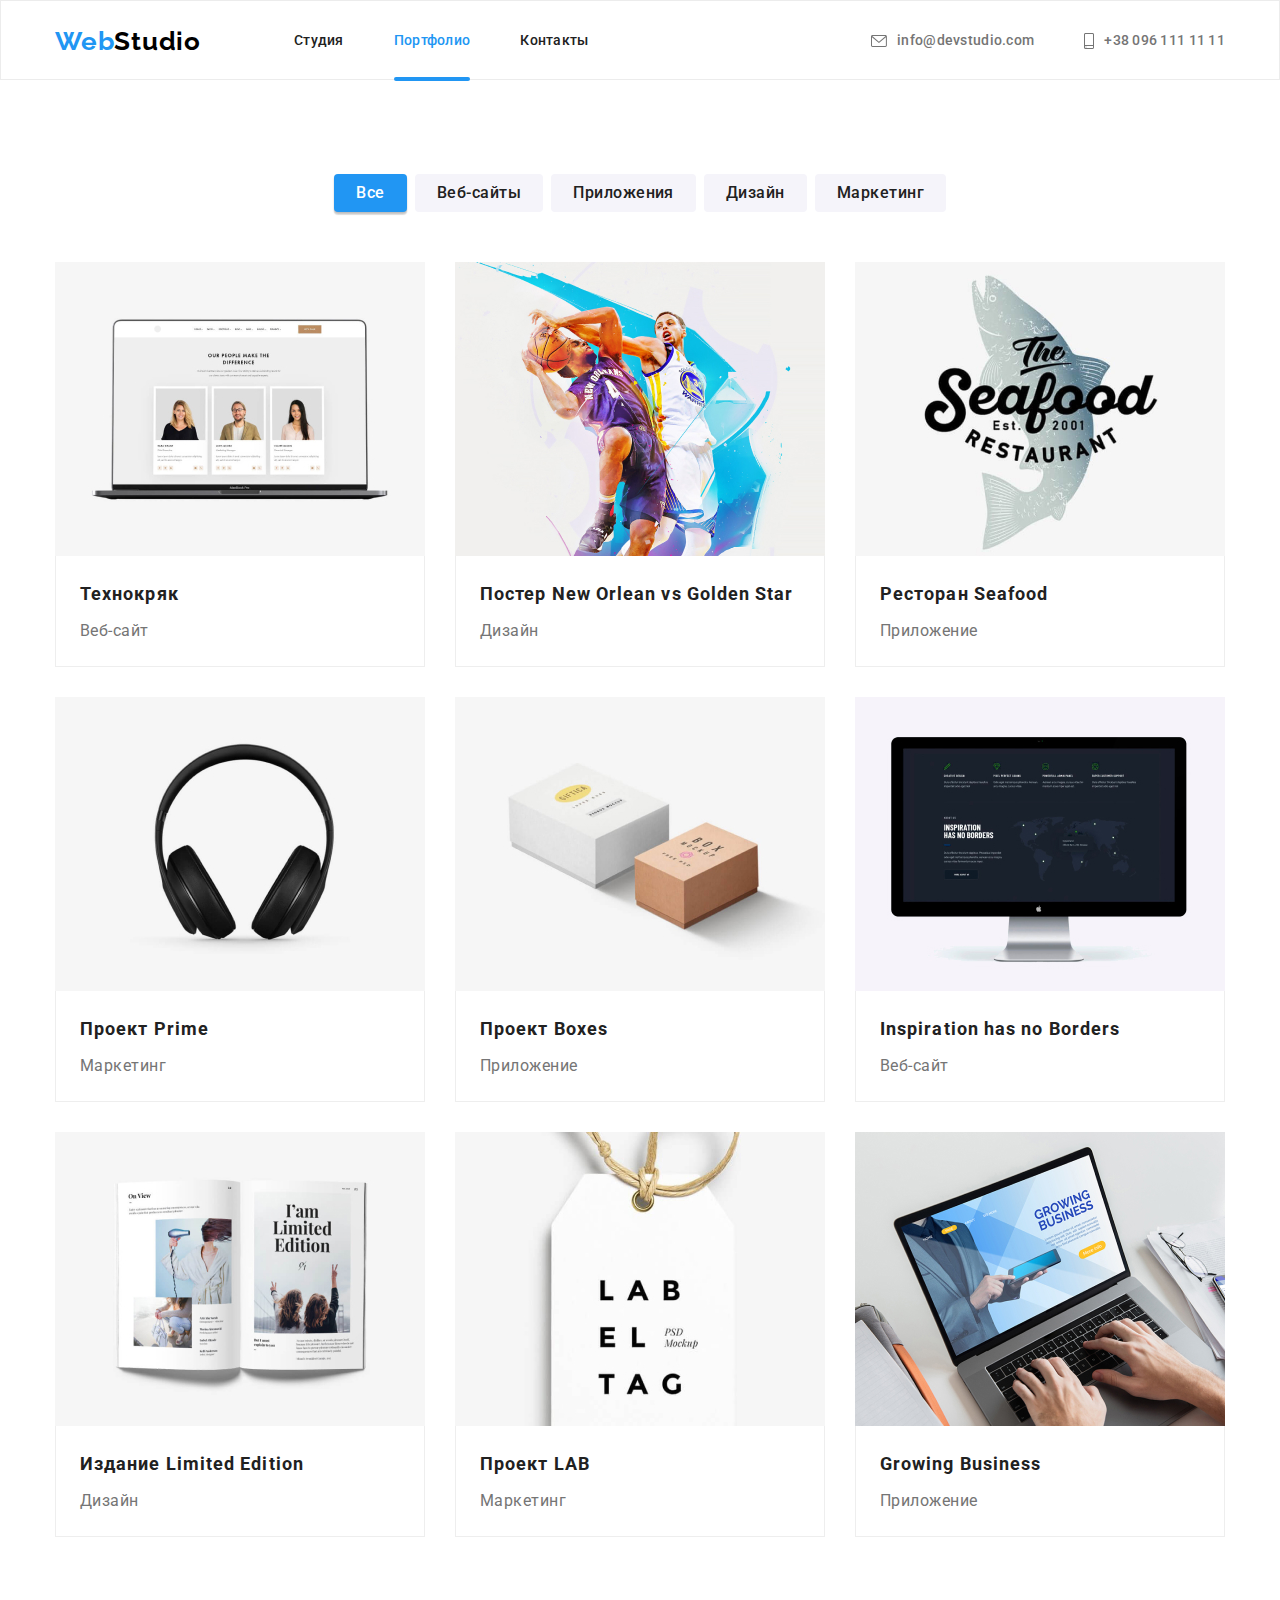
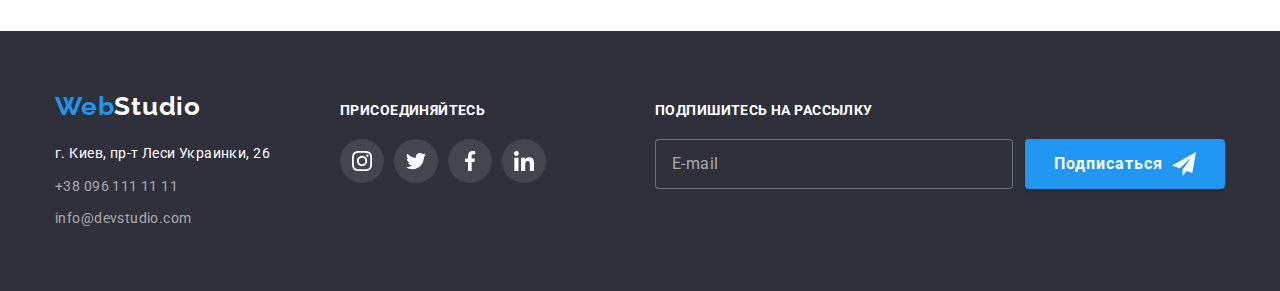
==== portfolio.html @ 866237e0 "Клонирует 7-ю ДЗ" ====
<!DOCTYPE html>
<html lang="ru">
<head>
    <meta charset="UTF-8">
    <meta http-equiv="X-UA-Compatible" content="IE=edge">
    <meta name="viewport" content="width=device-width, initial-scale=1.0">
    <link rel="preconnect" href="https://fonts.googleapis.com">
    <link rel="preconnect" href="https://fonts.gstatic.com" crossorigin>
    <link href="https://fonts.googleapis.com/css2?family=Raleway:wght@700&family=Roboto:wght@400;500;700;900&display=swap"
        rel="stylesheet">
    <link rel="stylesheet" href="./css/main.min.css" />
    <title>Портфолио</title>
</head>
<body class="site-body">
    <header class="header">
        <div class="container container--header">
            <nav class="navigation">
                <a href="./index.html" class="logo logo__header link">Web<span class="logo--black">Studio</span></a>
                <ul class="nav-list list">
                    <li class="nav-list__item">
                        <a class="nav-list__link link" href="./index.html">Студия</a>
                    </li>
                    <li class="nav-list__item">
                        <a class="nav-list__link link nav-list__link--current" href="./portfolio.html">Портфолио</a>
                    </li>
                    <li class="nav-list__item">
                        <a class="nav-list__link link" href="">Контакты</a>
                    </li>
                </ul>
            </nav>
            <ul class="contacts list">
                <li class="contacts__item">
                    <a class="contacts__link link" href="mailto:info@devstudio.com">
                        <svg class="contacts__icon" width="16" height="12">
                            <use href="./images/icons.svg#icon-mail"></use>
                        </svg>
                        info@devstudio.com</a>
                </li>
                <li class="contacts__item">
                    <a class="contacts__link link" href="tel:+380961111111">
                        <svg class="contacts__icon" width="10" height="16">
                            <use href="./images/icons.svg#icon-smartphone"></use>
                        </svg>+38 096 111 11 11</a>
                </li>
            </ul>
        </div>
    </header>
    <main>
        <section class="portfolio section">
            <div class="container">
                <h1 class="portfolio__heading visually-hidden">Портфолио</h1>
                <ul class="filter-list list portfolio__filter-list">
                    <li class="filter-list__item"><button class="btn btn--filter current" type="button">Все</button></li>
                    <li class="filter-list__item"><button class="btn btn--filter" type="button">Веб-сайты</button></li>
                    <li class="filter-list__item"><button class="btn btn--filter" type="button">Приложения</button></li>
                    <li class="filter-list__item"><button class="btn btn--filter" type="button">Дизайн</button></li>
                    <li class="filter-list__item"><button class="btn btn--filter" type="button">Маркетинг</button></li>
                </ul>
                
                <ul class="project-list list">
                    <li class="project-list__item">
                        <a href="" class="project-list__link link">
                            <div class="project-list__cart-top">
                                <img src="./images/group_1.jpg" alt="" width="370">
                                <p class="project-list__cart-text">Технокряк это современная площадка распространения коронавируса. Компании используют эту платформу для цифрового
                                шпионажа и атак на защищённые сервера конкурентов.</p>
                            </div>
                            <div class="project-list__cart-bottom"> 
                                <h2 class="project-list__heading">Технокряк</h2>
                                <p class="project-list__text">Веб-сайт</p>
                            </div>
                        </a>
                    </li>
                    <li class="project-list__item">
                        <a href="" class="project-list__link link">
                            <div class="project-list__cart-top">
                        <img src="./images/group_2.jpg" alt="" width="370">
                            <p class="project-list__cart-text">Технокряк это современная площадка распространения коронавируса. Компании используют эту платформу для цифрового
                                шпионажа и атак на защищённые сервера конкурентов.</p>
                        </div>
                        <div class="project-list__cart-bottom"> 
                            <h2 class="project-list__heading">Постер <span lang="en">New Orlean vs Golden Star</span></h2>
                            <p class="project-list__text">Дизайн</p>
                        
                        </div>
                        </a>
                    </li>
                    <li class="project-list__item">
                        <a href="" class="project-list__link link">
                            <div class="project-list__cart-top">
                        <img src="./images/group_3.jpg" alt="" width="370">
                            <p class="project-list__cart-text">Технокряк это современная площадка распространения коронавируса. Компании используют эту платформу для цифрового
                                шпионажа и атак на защищённые сервера конкурентов.</p>
                        </div>
                        <div class="project-list__cart-bottom"> 
                            <h2 class="project-list__heading">Ресторан <span lang="en">Seafood</span></h2>
                            <p class="project-list__text">Приложение</p>
                        
                        </div>
                        </a>
                    </li>
                    <li class="project-list__item">
                        <a href="" class="project-list__link link">
                            <div class="project-list__cart-top">
                        <img src="./images/group_4.jpg" alt="" width="370">
                            <p class="project-list__cart-text">Технокряк это современная площадка распространения коронавируса. Компании используют эту платформу для цифрового
                                шпионажа и атак на защищённые сервера конкурентов.</p>
                        </div>
                        <div class="project-list__cart-bottom"> 
                            <h2 class="project-list__heading">Проект <span lang="en">Prime</span></h2>
                            <p class="project-list__text">Маркетинг</p>
                        
                        </div>
                        </a>
                    </li>
                    <li class="project-list__item">
                        <a href="" class="project-list__link link">
                            <div class="project-list__cart-top">
                        <img src="./images/group_5.jpg" alt="" width="370">
                            <p class="project-list__cart-text">Технокряк это современная площадка распространения коронавируса. Компании используют эту платформу для цифрового
                                шпионажа и атак на защищённые сервера конкурентов.</p>
                        </div>
                        <div class="project-list__cart-bottom"> 
                            <h2 class="project-list__heading">Проект <span lang="en">Boxes</span></h2>
                            <p class="project-list__text">Приложение</p>
                        
                        </div>
                        </a>
                    </li>
                    <li class="project-list__item">
                        <a href="" class="project-list__link link">
                            <div class="project-list__cart-top">
                        <img src="./images/group_6.jpg" alt="" width="370">
                            <p class="project-list__cart-text">Технокряк это современная площадка распространения коронавируса. Компании используют эту платформу для цифрового
                                шпионажа и атак на защищённые сервера конкурентов.</p>
                        </div>
                        <div class="project-list__cart-bottom"> 
                            <h2 class="project-list__heading" lang="en">Inspiration has no Borders</h2>
                            <p class="project-list__text">Веб-сайт</p>
                        
                        </div>
                        </a>
                    </li>
                    <li class="project-list__item">
                        <a href="" class="project-list__link link">
                            <div class="project-list__cart-top">
                        <img src="./images/group_7.jpg" alt="" width="370">
                            <p class="project-list__cart-text">Технокряк это современная площадка распространения коронавируса. Компании используют эту платформу для цифрового
                                шпионажа и атак на защищённые сервера конкурентов.</p>
                        </div>
                        <div class="project-list__cart-bottom"> 
                            <h2 class="project-list__heading">Издание <span lang="en">Limited Edition</span></h2>
                            <p class="project-list__text">Дизайн</p>
                        
                        </div>
                        </a>
                    </li>
                    <li class="project-list__item">
                        <a href="" class="project-list__link link">
                            <div class="project-list__cart-top">
                        <img src="./images/group_8.jpg" alt="" width="370">
                            <p class="project-list__cart-text">Технокряк это современная площадка распространения коронавируса. Компании используют эту платформу для цифрового
                                шпионажа и атак на защищённые сервера конкурентов.</p>
                        </div>
                        <div class="project-list__cart-bottom"> 
                            <h2 class="project-list__heading">Проект <span lang="en">LAB</span></h2>
                            <p class="project-list__text">Маркетинг</p>
                        
                        </div>
                        </a>
                    </li>
                    <li class="project-list__item">
                        <a href="" class="project-list__link link">
                            <div class="project-list__cart-top">
                        <img src="./images/group_9.jpg" alt="" width="370">
                            <p class="project-list__cart-text">Технокряк это современная площадка распространения коронавируса. Компании используют эту платформу для цифрового
                                шпионажа и атак на защищённые сервера конкурентов.</p>
                        </div>
                        <div class="project-list__cart-bottom"> 
                            <h2 class="project-list__heading" lang="en">Growing Business</h2>
                            <p class="project-list__text">Приложение</p>
                        
                        </div>
                        </a>
                    </li>
                </ul>
            </div>
        </section>

    </main>
    <footer class="footer">
        <div class="container container--footer">
            <div class="adress-container">
                <a href="./index.html" class="logo logo__footer link">Web<span class="logo--white">Studio</span></a>
                <address>
                    <ul class="footer-list list">
                        <li class="footer-list__adress">г. Киев, пр-т Леси Украинки, 26</li>
                        <li class="footer-list__contacts">
                            <a class="footer-list__link link" href="tel:+380961111111">+38 096 111 11 11</a>
                        </li>
                        <li class="footer-list__contacts">
                            <a class="footer-list__link link" href="mailto:info@devstudio.com">info@devstudio.com</a>
                        </li>
                    </ul>
                </address>
            </div>
            <div class="footer-social-container">
                <p class="footer-social-container__text">Присоединяйтесь</p>
                <ul class="social-list list">
                    <li class="social-list__item">
                        <a href="" class="social-list__link social-list__link--white">
                            <svg class="social-list__icon" width="20" height="20">
                                <use href="./images/icons.svg#icon-instagram"></use>
                            </svg>
                        </a>
                    </li>
                    <li class="social-list__item">
                        <a href="" class="social-list__link social-list__link--white">
                            <svg class="social-list__icon" width="20" height="20">
                                <use href="./images/icons.svg#icon-twitter"></use>
                            </svg>
                        </a>
                    </li>
                    <li class="social-list__item">
                        <a href="" class="social-list__link social-list__link--white">
                            <svg class="social-list__icon" width="20" height="20">
                                <use href="./images/icons.svg#icon-facebook"></use>
                            </svg>
                        </a>
                    </li>
                    <li class="social-list__item">
                        <a href="" class="social-list__link social-list__link--white">
                            <svg class="social-list__icon" width="20" height="20">
                                <use href="./images/icons.svg#icon-linkedin"></use>
                            </svg>
                        </a>
                    </li>
                </ul>
            </div>
            <div class="mailing-container">
                <p class="mailing-container__text">Подпишитесь на рассылку</p>
                <form action="#" name="signup-form" autocomplete="on" class="mailing-form">
                    <input class="mailing-form__input" type="email" name="email" placeholder="E-mail">
                    <button type="submit" class="btn btn--mailing">Подписаться
                        <svg class="send-icon" width="24" height="24">
                            <use href="./images/icons.svg#icon-send"></use>
                        </svg>
                    </button>
                </form>
            </div>
        </div>
    </footer>
</body>
</html>
---- css/main.min.css ----
/*! modern-normalize v1.1.0 | MIT License | https://github.com/sindresorhus/modern-normalize */*,*::after,*::before{box-sizing:inherit}html{line-height:1.15;-webkit-text-size-adjust:100%;-moz-tab-size:4;-o-tab-size:4;tab-size:4;box-sizing:border-box}body{margin:0;font-family:"Roboto",sans-serif;background-color:var(--main-background-color);color:var(--third-studio-color)}hr{height:0;color:inherit}abbr[title]{-webkit-text-decoration:underline dotted;text-decoration:underline dotted}b,strong{font-weight:bolder}code,kbd,samp,pre{font-family:ui-monospace,SFMono-Regular,Consolas,"Liberation Mono",Menlo,monospace;font-size:1em}small{font-size:80%}sub,sup{font-size:75%;line-height:0;position:relative;vertical-align:baseline}sub{bottom:-0.25em}sup{top:-0.5em}table{text-indent:0;border-color:inherit}button,input,optgroup,select,textarea{font-family:inherit;font-size:100%;line-height:1.15;margin:0}button,select{text-transform:none}button,[type=button],[type=reset],[type=submit]{-webkit-appearance:button}::-moz-focus-inner{border-style:none;padding:0}:-moz-focusring{outline:1px dotted ButtonText}:-moz-ui-invalid{box-shadow:none}legend{padding:0}progress{vertical-align:baseline}::-webkit-inner-spin-button,::-webkit-outer-spin-button{height:auto}[type=search]{-webkit-appearance:textfield;outline-offset:-2px}::-webkit-search-decoration{-webkit-appearance:none}::-webkit-file-upload-button{-webkit-appearance:button;font:inherit}summary{display:list-item}.list{list-style:none;padding:0;margin:0}.link{text-decoration:none;color:inherit}img{display:block;max-width:100%;height:auto}h1,h2,h3,h4,h5,h6,p{margin:0}ul{margin:0;padding:0}.container{width:1200px;padding:0 15px;margin:0 auto}.container--header{display:flex;align-items:center;justify-content:space-between}.container--footer{display:flex;align-items:baseline}.section{padding-bottom:94px;padding-top:94px}.section:nth-child(0n+3){padding-top:0}.logo{font-family:Raleway,sans-serif;line-height:1.19;letter-spacing:.03em;font-size:26px;font-weight:bold;color:#2196f3}.logo--black{color:#000}.logo--white{color:#fff}.logo__header{margin-right:93px;padding-bottom:24px;padding-top:24px}.logo__footer{display:flex;margin-bottom:20px}.btn{font-family:Roboto;font-style:normal;font-size:16px;cursor:pointer;border:0;border-radius:4px}.btn--main{line-height:1.87;letter-spacing:.06em;font-size:16px;font-weight:bold;background-color:#2196f3;box-shadow:0px 4px 4px rgba(0,0,0,.15);display:flex;align-items:center;text-align:center;color:#fff;margin:0 auto;padding:10px 32px;min-width:200;height:50;transition:background-color 250ms cubic-bezier(0.4, 0, 0.2, 1)}.btn--main:hover,.btn--main:focus{background-color:#188ce8}.btn--mailing{line-height:1.87;letter-spacing:.06em;font-size:16px;font-weight:bold;display:flex;justify-content:space-between;align-items:center;background-color:#2196f3;box-shadow:0px 4px 4px rgba(0,0,0,.15);text-align:left;color:#fff;padding:10px 29px;width:200px;height:50px}.btn--filter{line-height:1.62;letter-spacing:.03em;font-size:16px;font-weight:500;background-color:#f5f4fa;text-align:center;color:#212121;padding:6px 22px;height:38px;min-width:73px;box-shadow:none;transition:color 250ms cubic-bezier(0.4, 0, 0.2, 1),background-color 250ms cubic-bezier(0.4, 0, 0.2, 1),box-shadow 250ms cubic-bezier(0.4, 0, 0.2, 1)}.btn--filter:hover,.btn--filter:focus,.btn--filter:active{color:#fff;background-color:#2196f3;box-shadow:0px 3px 1px rgba(0,0,0,.1),0px 1px 2px rgba(0,0,0,.08),0px 2px 2px rgba(0,0,0,.12)}.btn--filter.current{color:#fff;background:#2196f3;box-shadow:0px 3px 1px rgba(0,0,0,.1),0px 1px 2px rgba(0,0,0,.08),0px 2px 2px rgba(0,0,0,.12)}.social-list{display:flex;justify-content:center}.social-list__item{width:44px;height:44px;margin-right:10px}.social-list__item:last-child{margin-right:0px}.social-list__link{width:100%;height:100%;border-radius:50%;display:flex;align-items:center;justify-content:center;transition:color 250ms cubic-bezier(0.4, 0, 0.2, 1),background-color 250ms cubic-bezier(0.4, 0, 0.2, 1)}.social-list__link:hover,.social-list__link:focus{background-color:#2196f3;color:#fff}.social-list__link--dark{color:#afb1b8}.social-list__link--white{color:#fff;background-color:#ffffff1a}.social-list__icon{fill:currentColor}.backdrop{width:100vw;height:100vh;background-color:#00000033;position:absolute;position:fixed;top:0;left:0;transition:opacity 250ms cubic-bezier(0.4, 0, 0.2, 1),visibility 250ms cubic-bezier(0.4, 0, 0.2, 1)}.backdrop.is-hidden{visibility:hidden;opacity:0;pointer-events:none}.backdrop.is-hidden .modal{transform:scale(2) rotate(180deg)}.modal{width:528px;min-height:581px;background-color:#fff;border-radius:4px;position:absolute;top:50%;left:50%;box-shadow:0px 1px 3px rgba(0,0,0,.12),0px 1px 1px rgba(0,0,0,.14),0px 2px 1px rgba(0,0,0,.2);transform:scale(1) rotate(0) translate(-50%, -50%);transition:transform 250ms cubic-bezier(0.4, 0, 0.2, 1);padding:40px}.modal__close-btn{position:absolute;top:14px;right:14px;width:30px;height:30px;background-color:#fff;border:1px solid rgba(0,0,0,.1);border-radius:50%;display:flex;align-items:center;justify-content:center;cursor:pointer;transition:fill 250ms cubic-bezier(0.4, 0, 0.2, 1),box-shadow 250ms cubic-bezier(0.4, 0, 0.2, 1)}.modal__close-btn:hover,.modal__close-btn:focus{box-shadow:0px 2px 1px 0px rgba(0,0,0,.2),0px 1px 1px 0px rgba(0,0,0,.14),0px 1px 3px 0px rgba(0,0,0,.12);fill:#2196f3}.modal__close-btn:active{box-shadow:none}.modal__title{line-height:1.15;letter-spacing:.03em;font-size:20px;font-weight:bold;text-align:center;color:#212121;margin-bottom:12px}.modal-form__lable{line-height:1.14;letter-spacing:.01em;font-size:12px;font-weight:normal;display:block;color:#757575;margin-bottom:4px}.modal-form__input-container{position:relative;margin-bottom:10px;height:40px}.modal-form__input-icon{position:absolute;top:50%;left:12px;fill:#212121;transform:translateY(-50%);transition:fill 250ms cubic-bezier(0.4, 0, 0.2, 1)}.modal-form__input{width:100%;height:40px;border-radius:4px;outline:none;border:1px solid rgba(33,33,33,.2);background-color:transparent;padding:12px 12px 12px 42px;transition:border-color 250ms cubic-bezier(0.4, 0, 0.2, 1)}.modal-form__input:focus{border-color:#2196f3}.modal-form__input:focus+.modal-form__input-icon{fill:#2196f3}.modal-form__textarea{line-height:1.14;letter-spacing:.01em;font-size:14px;font-weight:normal;display:block;color:#000;width:100%;height:120px;background-color:transparent;border:1px solid rgba(33,33,33,.2);border-radius:4px;outline:none;resize:none;padding:12px 16px;margin-bottom:20px;transition:border-color 250ms cubic-bezier(0.4, 0, 0.2, 1)}.modal-form__textarea:focus{border:1px solid #2196f3}.modal-form__textarea::-moz-placeholder{line-height:1.14;letter-spacing:.01em;font-size:14px;font-weight:normal;color:rgba(117,117,117,.5)}.modal-form__textarea:-ms-input-placeholder{line-height:1.14;letter-spacing:.01em;font-size:14px;font-weight:normal;color:rgba(117,117,117,.5)}.modal-form__textarea::placeholder{line-height:1.14;letter-spacing:.01em;font-size:14px;font-weight:normal;color:rgba(117,117,117,.5)}.modal-form__field{display:flex;width:100%;height:24px;margin-bottom:30px;justify-content:center;align-items:center}.modal-form__field-link{color:#2196f3;-webkit-text-decoration-skip-ink:none;text-decoration-skip-ink:none}.modal-form__check-text{line-height:1.71;letter-spacing:.03em;font-size:14px;font-weight:normal;display:flex;color:#757575;align-items:center}.modal-form__check-text::before{content:"";display:flex;width:16px;height:15px;border:2px solid #212121;border-radius:2px;margin-right:8px;transition:border-color 250ms cubic-bezier(0.4, 0, 0.2, 1);cursor:pointer}.modal-form__check-text:hover::before,.modal-form__check-text:focus::before{border:2px solid #2196f3}.modal-form__check:checked+.modal-form__check-text::before{background-image:url(../images/icon-check.svg);background-position:center;background-size:cover;background-repeat:no-repeat;border:none}.hero__heading{line-height:1.36;letter-spacing:.06em;font-size:44px;font-weight:900;font-style:normal;text-align:center;text-transform:uppercase;color:#fff;width:696px;min-height:120px;margin:0px auto 30px auto}.features-list__heading{line-height:1.14;letter-spacing:.03em;font-size:14px;font-weight:bold;font-style:normal;text-transform:uppercase;color:#212121;margin-bottom:10px;height:16px}.our-worcks-list__heading{line-height:1.14;letter-spacing:.03em;font-size:14px;font-weight:bold;display:flex;align-items:center;font-style:normal;text-transform:uppercase;color:#fff}.team__main-heading,.clients__main-heading,.our-worcks__main-heading{line-height:1.16;letter-spacing:.03em;font-size:36px;font-weight:bold;font-style:normal;text-align:center;color:#212121;margin-bottom:50px}.team-list__heading{line-height:1.18;letter-spacing:.03em;font-size:16px;font-weight:500;font-style:normal;color:#212121;margin-bottom:10px}.project-list__heading{line-height:2;letter-spacing:.06em;font-size:18px;font-weight:bold;color:#212121;margin-bottom:4px}.visually-hidden{position:absolute;white-space:nowrap;width:1px;height:1px;overflow:hidden;border:0;padding:0;clip:rect(0 0 0 0);-webkit-clip-path:inset(50%);clip-path:inset(50%);margin:-1px}.header{border:1px solid #ececec;height:80px}.navigation{display:flex;align-items:center}.nav-list{display:flex;justify-content:center}.nav-list__link{line-height:1.14;letter-spacing:.02em;font-size:14px;font-weight:500;color:#212121;padding-bottom:32px;padding-top:32px;display:flex;transition:color 250ms cubic-bezier(0.4, 0, 0.2, 1)}.nav-list__link:hover,.nav-list__link:focus{color:#2196f3}.nav-list__link--current{color:#2196f3;position:relative}.nav-list__link--current::after{content:"";width:100%;height:4px;border-radius:2px;background-color:#2196f3;position:absolute;left:0;bottom:0}.nav-list__item{margin-right:50px}.nav-list__item:last-child{margin-right:0px}.contacts{display:flex;justify-content:center}.contacts__item{margin-left:50px}.contacts__item:first-child{margin-left:0px}.contacts__link{line-height:1.14;letter-spacing:.02em;font-size:14px;font-weight:500;color:#757575;padding-bottom:32px;padding-top:32px;display:flex;justify-content:center;align-items:center;transition:color 250ms cubic-bezier(0.4, 0, 0.2, 1)}.contacts__link:hover,.contacts__link:focus{color:#2196f3}.contacts__icon{fill:currentColor;margin-right:10px}.hero{display:flex;max-width:1600px;margin:0 auto;background-color:#2f303a;padding-bottom:200px;padding-top:200px;background-image:linear-gradient(to right, #2f303a66, #2f303a66),url(../images/hero-img.jpg);background-repeat:no-repeat;background-position:center;background-size:cover}.features-list{display:flex}.features-list__text{line-height:1.71;letter-spacing:.03em;font-size:14px;font-weight:normal;height:75px}.features-list__item{margin-right:30px;width:270px}.features-list__item:last-child{margin-right:0}.features-list__icon-container{display:flex;width:270px;height:120px;background-color:#f5f4fa;margin-bottom:30px;align-items:center;justify-content:center}.our-worcks-list{display:flex;justify-content:space-between}.our-worcks-list__item{margin-right:30px;position:relative}.our-worcks-list__item:last-child{margin-right:0px}.our-worcks-list__bg{display:flex;justify-content:center;position:absolute;width:100%;height:70px;background-color:rgba(47,48,58,.8);left:0;bottom:0}.team{background-color:#f5f4fa}.team__main-heading,.clients__main-heading{font-style:normal;font-weight:bold;font-size:36px;line-height:1.16;text-align:center;letter-spacing:.03em;color:#212121;margin-bottom:50px}.team-list{display:flex;text-align:center}.team-list__container{padding:30px 32px}.team-list__position{line-height:1.18;letter-spacing:.03em;font-size:16px;font-weight:normal;font-weight:normal;font-size:16px;line-height:1.18;letter-spacing:.03em;margin-bottom:16px}.team-list__item{background-color:#fff;margin-right:30px;box-shadow:0px 1px 3px rgba(0,0,0,.12),0px 1px 1px rgba(0,0,0,.14),0px 2px 1px rgba(0,0,0,.2);border-radius:0px 0px 4px 4px}.team-list__item:last-child{margin-right:0px}.clients-list{display:flex;justify-content:center}.clients-list__item{width:170px;height:92px;margin-right:30px}.clients-list__item:last-child{margin-right:0px}.clients-list__link{width:100%;height:100%;display:flex;align-items:center;justify-content:center;border-radius:4px;border:1px solid #afb1b8;color:#afb1b8;transition:border 250ms cubic-bezier(0.4, 0, 0.2, 1),color 250ms cubic-bezier(0.4, 0, 0.2, 1)}.clients-list__link:hover,.clients-list__link:focus{color:#2196f3;border:1px solid #2196f3}.clients-list__icon{fill:currentColor}.footer{background-color:#2f303a;padding:60px 0 60px 0}.footer-list__adress{line-height:1.7;letter-spacing:.03em;font-size:14px;font-weight:normal;font-style:normal;color:#fff;margin-bottom:10px}.footer-list__link{font-style:normal;line-height:1.7;letter-spacing:.03em;font-size:14px;font-weight:normal;color:rgba(255,255,255,.6);transition:color 250ms cubic-bezier(0.4, 0, 0.2, 1)}.footer-list__link:hover,.footer-list__link:focus{color:#2196f3}.footer-list__contacts{margin-bottom:8px}.footer-list__contacts:last-child{margin-bottom:0}.adress-container{margin-right:70px}.footer-social-container__text{line-height:1.14;letter-spacing:.03em;font-size:14px;font-weight:bold;display:flex;font-style:normal;text-transform:uppercase;color:#fff;margin-bottom:20px}.mailing-container{width:570px;height:86px;margin:0 0 0 auto}.mailing-container__text{line-height:1.14;letter-spacing:.03em;font-size:14px;font-weight:bold;font-style:normal;text-transform:uppercase;color:#fff;margin-bottom:20px}.mailing-form{display:flex;justify-content:center;align-items:center}.mailing-form__input{line-height:1.25;letter-spacing:.03em;font-size:16px;font-weight:normal;color:#fff;width:358px;height:50px;border-radius:4px;border:1px solid rgba(255,255,255,.3);padding:15px 16px;background-color:#2f303a;margin-right:12px}.mailing-form__input::-moz-placeholder{line-height:1.25;letter-spacing:.03em;font-size:16px;font-weight:normal;color:rgba(255,255,255,.6)}.mailing-form__input:-ms-input-placeholder{line-height:1.25;letter-spacing:.03em;font-size:16px;font-weight:normal;color:rgba(255,255,255,.6)}.mailing-form__input::placeholder{line-height:1.25;letter-spacing:.03em;font-size:16px;font-weight:normal;color:rgba(255,255,255,.6)}.portfolio__filter-list{margin-bottom:50px}.filter-list{display:flex;justify-content:center}.filter-list__item{margin-right:8px}.filter-list__item:last-child{margin-right:0px}.project-list{display:flex;flex-wrap:wrap}.project-list__item{margin-right:30px;margin-bottom:30px}.project-list__item:nth-child(3n){margin-right:0}.project-list__item:nth-last-child(-n+3){margin-bottom:0}.project-list__cart-bottom{border:1px solid #eee;border-top:0;padding:20px 24px}.project-list__text{line-height:1.87;letter-spacing:.03em;font-size:16px;font-weight:normal;color:#757575}.project-list__link{display:block;box-shadow:none;transition:box-shadow 250ms cubic-bezier(0.4, 0, 0.2, 1)}.project-list__link:hover,.project-list__link:focus{box-shadow:0px 1px 1px rgba(0,0,0,.12),0px 4px 4px rgba(0,0,0,.06),1px 4px 6px rgba(0,0,0,.16)}.project-list__link:hover .project-list__cart-text,.project-list__link:focus .project-list__cart-text{transform:translateY(0)}.project-list__cart-top{position:relative;overflow:hidden}.project-list__cart-text{line-height:1.55;letter-spacing:.03em;font-size:18px;font-weight:normal;position:absolute;font-family:Roboto;color:#fff;background-color:rgba(33,150,243,.9);padding:63px 24px;left:0;top:0;width:100%;height:100%;transform:translateY(101%);transition:transform 250ms cubic-bezier(0.4, 0, 0.2, 1)}/*# sourceMappingURL=main.min.css.map */
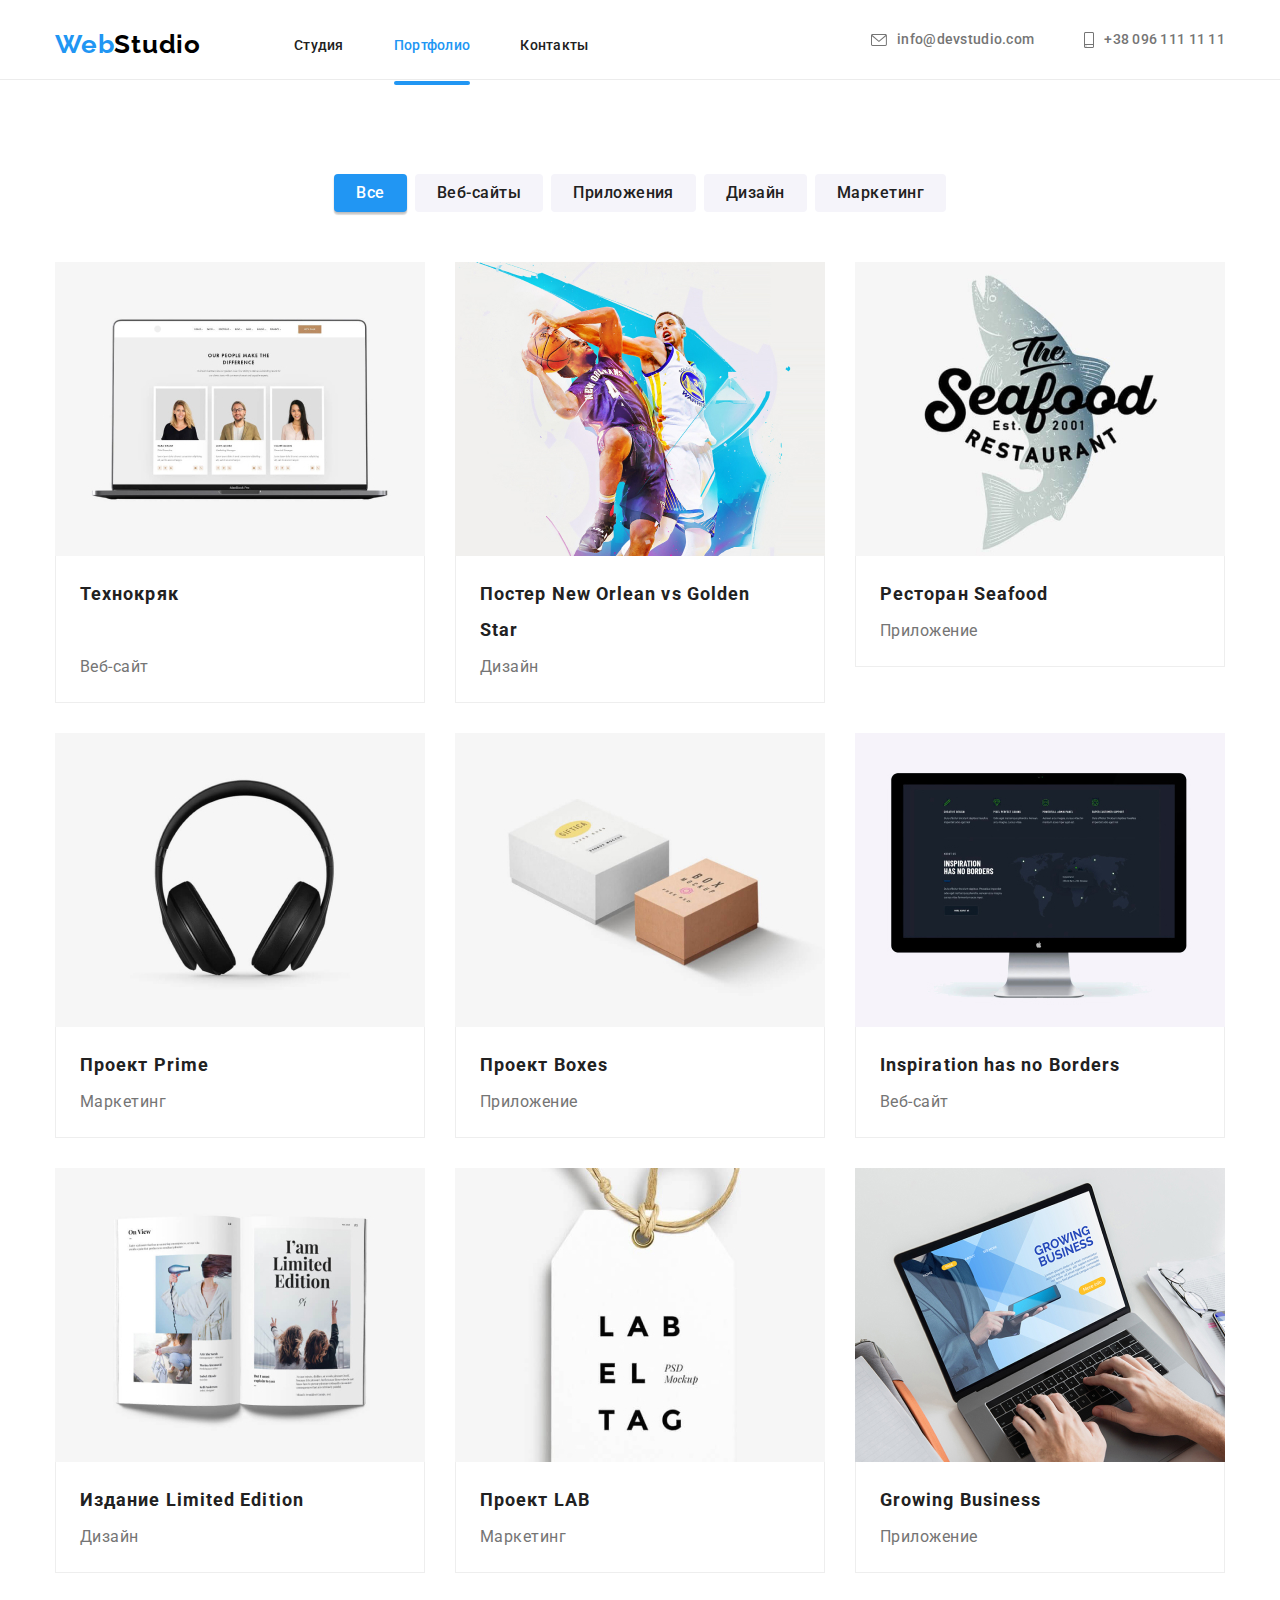
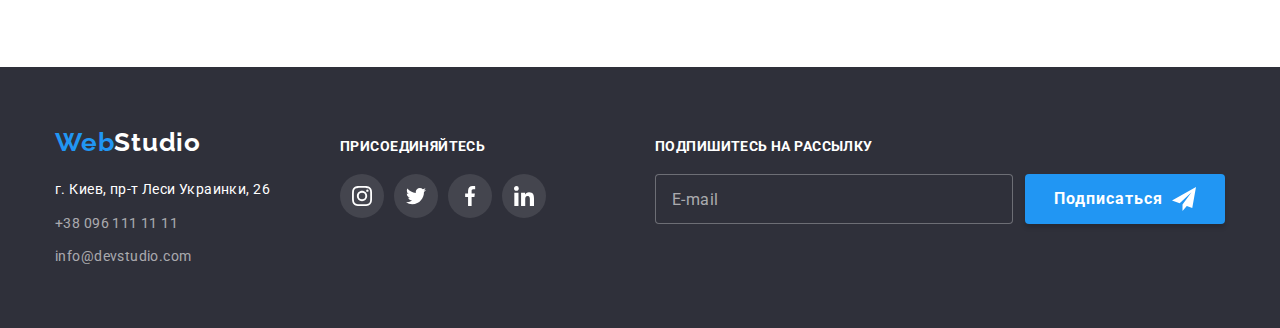
==== commit 2bec5039: "Заканчивает адаптивку + моб меню" ====
--- a/portfolio.html
+++ b/portfolio.html
@@ -27,6 +27,11 @@
                         <a class="nav-list__link link" href="">Контакты</a>
                     </li>
                 </ul>
+                <button type="button" class="mob-menu-btn btn mob-btn">
+                    <svg class="mob-menu-icon" width="40" height="40">
+                        <use href="./images/icons.svg#icon-mob-menu"></use>
+                    </svg>
+                </button>
             </nav>
             <ul class="contacts list">
                 <li class="contacts__item">
@@ -44,6 +49,52 @@
                 </li>
             </ul>
         </div>
+        <div class="mob-menu is-hidden">
+            <div class="mob-menu-top">
+                <button type="button" class="mob-menu__close-btn btn mob-btn">
+                    <svg class="mob-menu__close-icon" width="40" height="40">
+                        <use href="./images/icons.svg#icon-mob-menu-close"></use>
+                    </svg>
+                </button>
+                <nav class="mob-menu__navigation">
+                    <ul class="mob-menu-list list">
+                        <li class="mob-menu-list__item">
+                            <a class="mob-menu-list__link link" href="./index.html">Студия</a>
+                        </li>
+                        <li class="mob-menu-list__item mob-menu-list__item--current">
+                            <a class="mob-menu-list__link link" href="./portfolio.html">Портфолио</a>
+                        </li>
+                        <li class="mob-menu-list__item">
+                            <a class="mob-menu-list__link link" href="">Контакты</a>
+                        </li>
+                    </ul>
+                </nav>
+            </div>
+            <div class="mob-menu-bottom">
+                <ul class="mob-menu-contacts list">
+                    <li class="mob-menu-contacts__item">
+                        <a class="mob-menu-contacts__link link" href="tel:+380961111111">+38 096 111 11 11</a>
+                    </li>
+                    <li class="mob-menu-contacts__item">
+                        <a class="mob-menu-contacts__link link" href="mailto:info@devstudio.com">info@devstudio.com</a>
+                    </li>
+                </ul>
+                <ul class="mob-social-list list">
+                    <li class="mob-social-list__item">
+                        <a href="" class="mob-social-list__link link">Instagram</a>
+                    </li>
+                    <li class="mob-social-list__item">
+                        <a href="" class="mob-social-list__link link">Twitter</a>
+                    </li>
+                    <li class="mob-social-list__item">
+                        <a href="" class="mob-social-list__link link">Facebook</a>
+                    </li>
+                    <li class="mob-social-list__item">
+                        <a href="" class="mob-social-list__link link">LinkedIn</a>
+                    </li>
+                </ul>
+            </div>
+        </div>
     </header>
     <main>
         <section class="portfolio section">
@@ -61,12 +112,17 @@
                     <li class="project-list__item">
                         <a href="" class="project-list__link link">
                             <div class="project-list__cart-top">
-                                <img src="./images/group_1.jpg" alt="" width="370">
+                                <picture>
+                                    <source srcset="./images/pc/group_1.jpg 1x, ./images/pc/group_1-x2.jpg 2x" media="(min-width: 1200px)">
+                                    <source srcset="./images/tab/group_1.jpg 1x, ./images/tab/group_1-x2.jpg 2x" media="(min-width: 768px)">
+                                    <source srcset="./images/mob/group_1.jpg 1x, ./images/mob/group_1-x2.jpg 2x" media="(max-width: 767px)">
+                                    <img src="./images/pc/group_1.jpg" alt="">
+                                </picture>
                                 <p class="project-list__cart-text">Технокряк это современная площадка распространения коронавируса. Компании используют эту платформу для цифрового
                                 шпионажа и атак на защищённые сервера конкурентов.</p>
                             </div>
                             <div class="project-list__cart-bottom"> 
-                                <h2 class="project-list__heading">Технокряк</h2>
+                                <h2 class="project-list__heading project-list__heading--large">Технокряк</h2>
                                 <p class="project-list__text">Веб-сайт</p>
                             </div>
                         </a>
@@ -74,12 +130,17 @@
                     <li class="project-list__item">
                         <a href="" class="project-list__link link">
                             <div class="project-list__cart-top">
-                        <img src="./images/group_2.jpg" alt="" width="370">
-                            <p class="project-list__cart-text">Технокряк это современная площадка распространения коронавируса. Компании используют эту платформу для цифрового
-                                шпионажа и атак на защищённые сервера конкурентов.</p>
-                        </div>
-                        <div class="project-list__cart-bottom"> 
-                            <h2 class="project-list__heading">Постер <span lang="en">New Orlean vs Golden Star</span></h2>
+                                <picture>
+                                    <source srcset="./images/pc/group_2.jpg 1x, ./images/pc/group_2-x2.jpg 2x" media="(min-width: 1200px)">
+                                    <source srcset="./images/tab/group_2.jpg 1x, ./images/tab/group_2-x2.jpg 2x" media="(min-width: 768px)">
+                                    <source srcset="./images/mob/group_2.jpg 1x, ./images/mob/group_2-x2.jpg 2x" media="(max-width: 767px)">
+                                    <img src="./images/pc/group_2.jpg" alt="">
+                                </picture>
+                            <p class="project-list__cart-text">Технокряк это современная площадка распространения коронавируса. Компании используют эту платформу для цифрового
+                                шпионажа и атак на защищённые сервера конкурентов.</p>
+                        </div>
+                        <div class="project-list__cart-bottom"> 
+                            <h2 class="project-list__heading project-list__heading--large">Постер <span lang="en">New Orlean vs Golden Star</span></h2>
                             <p class="project-list__text">Дизайн</p>
                         
                         </div>
@@ -88,7 +149,12 @@
                     <li class="project-list__item">
                         <a href="" class="project-list__link link">
                             <div class="project-list__cart-top">
-                        <img src="./images/group_3.jpg" alt="" width="370">
+                                <picture>
+                                    <source srcset="./images/pc/group_3.jpg 1x, ./images/pc/group_3-x2.jpg 2x" media="(min-width: 1200px)">
+                                    <source srcset="./images/tab/group_3.jpg 1x, ./images/tab/group_3-x2.jpg 2x" media="(min-width: 768px)">
+                                    <source srcset="./images/mob/group_3.jpg 1x, ./images/mob/group_3-x2.jpg 2x" media="(max-width: 767px)">
+                                    <img src="./images/pc/group_3.jpg" alt="">
+                                </picture>
                             <p class="project-list__cart-text">Технокряк это современная площадка распространения коронавируса. Компании используют эту платформу для цифрового
                                 шпионажа и атак на защищённые сервера конкурентов.</p>
                         </div>
@@ -102,7 +168,12 @@
                     <li class="project-list__item">
                         <a href="" class="project-list__link link">
                             <div class="project-list__cart-top">
-                        <img src="./images/group_4.jpg" alt="" width="370">
+                                <picture>
+                                    <source srcset="./images/pc/group_4.jpg 1x, ./images/pc/group_4-x2.jpg 2x" media="(min-width: 1200px)">
+                                    <source srcset="./images/tab/group_4.jpg 1x, ./images/tab/group_4-x2.jpg 2x" media="(min-width: 768px)">
+                                    <source srcset="./images/mob/group_4.jpg 1x, ./images/mob/group_4-x2.jpg 2x" media="(max-width: 767px)">
+                                    <img src="./images/pc/group_4.jpg" alt="">
+                                </picture>
                             <p class="project-list__cart-text">Технокряк это современная площадка распространения коронавируса. Компании используют эту платформу для цифрового
                                 шпионажа и атак на защищённые сервера конкурентов.</p>
                         </div>
@@ -116,7 +187,12 @@
                     <li class="project-list__item">
                         <a href="" class="project-list__link link">
                             <div class="project-list__cart-top">
-                        <img src="./images/group_5.jpg" alt="" width="370">
+                                <picture>
+                                    <source srcset="./images/pc/group_5.jpg 1x, ./images/pc/group_5-x2.jpg 2x" media="(min-width: 1200px)">
+                                    <source srcset="./images/tab/group_5.jpg 1x, ./images/tab/group_5-x2.jpg 2x" media="(min-width: 768px)">
+                                    <source srcset="./images/mob/group_5.jpg 1x, ./images/mob/group_5-x2.jpg 2x" media="(max-width: 767px)">
+                                    <img src="./images/pc/group_5.jpg" alt="">
+                                </picture>
                             <p class="project-list__cart-text">Технокряк это современная площадка распространения коронавируса. Компании используют эту платформу для цифрового
                                 шпионажа и атак на защищённые сервера конкурентов.</p>
                         </div>
@@ -130,7 +206,12 @@
                     <li class="project-list__item">
                         <a href="" class="project-list__link link">
                             <div class="project-list__cart-top">
-                        <img src="./images/group_6.jpg" alt="" width="370">
+                                <picture>
+                                    <source srcset="./images/pc/group_6.jpg 1x, ./images/pc/group_6-x2.jpg 2x" media="(min-width: 1200px)">
+                                    <source srcset="./images/tab/group_6.jpg 1x, ./images/tab/group_6-x2.jpg 2x" media="(min-width: 768px)">
+                                    <source srcset="./images/mob/group_6.jpg 1x, ./images/mob/group_6-x2.jpg 2x" media="(max-width: 767px)">
+                                    <img src="./images/pc/group_6.jpg" alt="">
+                                </picture>
                             <p class="project-list__cart-text">Технокряк это современная площадка распространения коронавируса. Компании используют эту платформу для цифрового
                                 шпионажа и атак на защищённые сервера конкурентов.</p>
                         </div>
@@ -144,7 +225,12 @@
                     <li class="project-list__item">
                         <a href="" class="project-list__link link">
                             <div class="project-list__cart-top">
-                        <img src="./images/group_7.jpg" alt="" width="370">
+                                <picture>
+                                    <source srcset="./images/pc/group_7.jpg 1x, ./images/pc/group_7-x2.jpg 2x" media="(min-width: 1200px)">
+                                    <source srcset="./images/tab/group_7.jpg 1x, ./images/tab/group_7-x2.jpg 2x" media="(min-width: 768px)">
+                                    <source srcset="./images/mob/group_7.jpg 1x, ./images/mob/group_7-x2.jpg 2x" media="(max-width: 767px)">
+                                    <img src="./images/pc/group_7.jpg" alt="">
+                                </picture>
                             <p class="project-list__cart-text">Технокряк это современная площадка распространения коронавируса. Компании используют эту платформу для цифрового
                                 шпионажа и атак на защищённые сервера конкурентов.</p>
                         </div>
@@ -158,7 +244,12 @@
                     <li class="project-list__item">
                         <a href="" class="project-list__link link">
                             <div class="project-list__cart-top">
-                        <img src="./images/group_8.jpg" alt="" width="370">
+                                <picture>
+                                    <source srcset="./images/pc/group_8.jpg 1x, ./images/pc/group_8-x2.jpg 2x" media="(min-width: 1200px)">
+                                    <source srcset="./images/tab/group_8.jpg 1x, ./images/tab/group_8-x2.jpg 2x" media="(min-width: 768px)">
+                                    <source srcset="./images/mob/group_8.jpg 1x, ./images/mob/group_8-x2.jpg 2x" media="(max-width: 767px)">
+                                    <img src="./images/pc/group_8.jpg" alt="">
+                                </picture>
                             <p class="project-list__cart-text">Технокряк это современная площадка распространения коронавируса. Компании используют эту платформу для цифрового
                                 шпионажа и атак на защищённые сервера конкурентов.</p>
                         </div>
@@ -172,7 +263,12 @@
                     <li class="project-list__item">
                         <a href="" class="project-list__link link">
                             <div class="project-list__cart-top">
-                        <img src="./images/group_9.jpg" alt="" width="370">
+                                <picture>
+                                    <source srcset="./images/pc/group_9.jpg 1x, ./images/pc/group_9-x2.jpg 2x" media="(min-width: 1200px)">
+                                    <source srcset="./images/tab/group_9.jpg 1x, ./images/tab/group_9-x2.jpg 2x" media="(min-width: 768px)">
+                                    <source srcset="./images/mob/group_9.jpg 1x, ./images/mob/group_9-x2.jpg 2x" media="(max-width: 767px)">
+                                    <img src="./images/pc/group_9.jpg" alt="">
+                                </picture>
                             <p class="project-list__cart-text">Технокряк это современная площадка распространения коронавируса. Компании используют эту платформу для цифрового
                                 шпионажа и атак на защищённые сервера конкурентов.</p>
                         </div>
@@ -250,5 +346,6 @@
             </div>
         </div>
     </footer>
+    <script src="./js/mobile-menu.js"></script>
 </body>
 </html>--- a/css/main.min.css
+++ b/css/main.min.css
@@ -1 +1 @@
-/*! modern-normalize v1.1.0 | MIT License | https://github.com/sindresorhus/modern-normalize */*,*::after,*::before{box-sizing:inherit}html{line-height:1.15;-webkit-text-size-adjust:100%;-moz-tab-size:4;-o-tab-size:4;tab-size:4;box-sizing:border-box}body{margin:0;font-family:"Roboto",sans-serif;background-color:var(--main-background-color);color:var(--third-studio-color)}hr{height:0;color:inherit}abbr[title]{-webkit-text-decoration:underline dotted;text-decoration:underline dotted}b,strong{font-weight:bolder}code,kbd,samp,pre{font-family:ui-monospace,SFMono-Regular,Consolas,"Liberation Mono",Menlo,monospace;font-size:1em}small{font-size:80%}sub,sup{font-size:75%;line-height:0;position:relative;vertical-align:baseline}sub{bottom:-0.25em}sup{top:-0.5em}table{text-indent:0;border-color:inherit}button,input,optgroup,select,textarea{font-family:inherit;font-size:100%;line-height:1.15;margin:0}button,select{text-transform:none}button,[type=button],[type=reset],[type=submit]{-webkit-appearance:button}::-moz-focus-inner{border-style:none;padding:0}:-moz-focusring{outline:1px dotted ButtonText}:-moz-ui-invalid{box-shadow:none}legend{padding:0}progress{vertical-align:baseline}::-webkit-inner-spin-button,::-webkit-outer-spin-button{height:auto}[type=search]{-webkit-appearance:textfield;outline-offset:-2px}::-webkit-search-decoration{-webkit-appearance:none}::-webkit-file-upload-button{-webkit-appearance:button;font:inherit}summary{display:list-item}.list{list-style:none;padding:0;margin:0}.link{text-decoration:none;color:inherit}img{display:block;max-width:100%;height:auto}h1,h2,h3,h4,h5,h6,p{margin:0}ul{margin:0;padding:0}.container{width:1200px;padding:0 15px;margin:0 auto}.container--header{display:flex;align-items:center;justify-content:space-between}.container--footer{display:flex;align-items:baseline}.section{padding-bottom:94px;padding-top:94px}.section:nth-child(0n+3){padding-top:0}.logo{font-family:Raleway,sans-serif;line-height:1.19;letter-spacing:.03em;font-size:26px;font-weight:bold;color:#2196f3}.logo--black{color:#000}.logo--white{color:#fff}.logo__header{margin-right:93px;padding-bottom:24px;padding-top:24px}.logo__footer{display:flex;margin-bottom:20px}.btn{font-family:Roboto;font-style:normal;font-size:16px;cursor:pointer;border:0;border-radius:4px}.btn--main{line-height:1.87;letter-spacing:.06em;font-size:16px;font-weight:bold;background-color:#2196f3;box-shadow:0px 4px 4px rgba(0,0,0,.15);display:flex;align-items:center;text-align:center;color:#fff;margin:0 auto;padding:10px 32px;min-width:200;height:50;transition:background-color 250ms cubic-bezier(0.4, 0, 0.2, 1)}.btn--main:hover,.btn--main:focus{background-color:#188ce8}.btn--mailing{line-height:1.87;letter-spacing:.06em;font-size:16px;font-weight:bold;display:flex;justify-content:space-between;align-items:center;background-color:#2196f3;box-shadow:0px 4px 4px rgba(0,0,0,.15);text-align:left;color:#fff;padding:10px 29px;width:200px;height:50px}.btn--filter{line-height:1.62;letter-spacing:.03em;font-size:16px;font-weight:500;background-color:#f5f4fa;text-align:center;color:#212121;padding:6px 22px;height:38px;min-width:73px;box-shadow:none;transition:color 250ms cubic-bezier(0.4, 0, 0.2, 1),background-color 250ms cubic-bezier(0.4, 0, 0.2, 1),box-shadow 250ms cubic-bezier(0.4, 0, 0.2, 1)}.btn--filter:hover,.btn--filter:focus,.btn--filter:active{color:#fff;background-color:#2196f3;box-shadow:0px 3px 1px rgba(0,0,0,.1),0px 1px 2px rgba(0,0,0,.08),0px 2px 2px rgba(0,0,0,.12)}.btn--filter.current{color:#fff;background:#2196f3;box-shadow:0px 3px 1px rgba(0,0,0,.1),0px 1px 2px rgba(0,0,0,.08),0px 2px 2px rgba(0,0,0,.12)}.social-list{display:flex;justify-content:center}.social-list__item{width:44px;height:44px;margin-right:10px}.social-list__item:last-child{margin-right:0px}.social-list__link{width:100%;height:100%;border-radius:50%;display:flex;align-items:center;justify-content:center;transition:color 250ms cubic-bezier(0.4, 0, 0.2, 1),background-color 250ms cubic-bezier(0.4, 0, 0.2, 1)}.social-list__link:hover,.social-list__link:focus{background-color:#2196f3;color:#fff}.social-list__link--dark{color:#afb1b8}.social-list__link--white{color:#fff;background-color:#ffffff1a}.social-list__icon{fill:currentColor}.backdrop{width:100vw;height:100vh;background-color:#00000033;position:absolute;position:fixed;top:0;left:0;transition:opacity 250ms cubic-bezier(0.4, 0, 0.2, 1),visibility 250ms cubic-bezier(0.4, 0, 0.2, 1)}.backdrop.is-hidden{visibility:hidden;opacity:0;pointer-events:none}.backdrop.is-hidden .modal{transform:scale(2) rotate(180deg)}.modal{width:528px;min-height:581px;background-color:#fff;border-radius:4px;position:absolute;top:50%;left:50%;box-shadow:0px 1px 3px rgba(0,0,0,.12),0px 1px 1px rgba(0,0,0,.14),0px 2px 1px rgba(0,0,0,.2);transform:scale(1) rotate(0) translate(-50%, -50%);transition:transform 250ms cubic-bezier(0.4, 0, 0.2, 1);padding:40px}.modal__close-btn{position:absolute;top:14px;right:14px;width:30px;height:30px;background-color:#fff;border:1px solid rgba(0,0,0,.1);border-radius:50%;display:flex;align-items:center;justify-content:center;cursor:pointer;transition:fill 250ms cubic-bezier(0.4, 0, 0.2, 1),box-shadow 250ms cubic-bezier(0.4, 0, 0.2, 1)}.modal__close-btn:hover,.modal__close-btn:focus{box-shadow:0px 2px 1px 0px rgba(0,0,0,.2),0px 1px 1px 0px rgba(0,0,0,.14),0px 1px 3px 0px rgba(0,0,0,.12);fill:#2196f3}.modal__close-btn:active{box-shadow:none}.modal__title{line-height:1.15;letter-spacing:.03em;font-size:20px;font-weight:bold;text-align:center;color:#212121;margin-bottom:12px}.modal-form__lable{line-height:1.14;letter-spacing:.01em;font-size:12px;font-weight:normal;display:block;color:#757575;margin-bottom:4px}.modal-form__input-container{position:relative;margin-bottom:10px;height:40px}.modal-form__input-icon{position:absolute;top:50%;left:12px;fill:#212121;transform:translateY(-50%);transition:fill 250ms cubic-bezier(0.4, 0, 0.2, 1)}.modal-form__input{width:100%;height:40px;border-radius:4px;outline:none;border:1px solid rgba(33,33,33,.2);background-color:transparent;padding:12px 12px 12px 42px;transition:border-color 250ms cubic-bezier(0.4, 0, 0.2, 1)}.modal-form__input:focus{border-color:#2196f3}.modal-form__input:focus+.modal-form__input-icon{fill:#2196f3}.modal-form__textarea{line-height:1.14;letter-spacing:.01em;font-size:14px;font-weight:normal;display:block;color:#000;width:100%;height:120px;background-color:transparent;border:1px solid rgba(33,33,33,.2);border-radius:4px;outline:none;resize:none;padding:12px 16px;margin-bottom:20px;transition:border-color 250ms cubic-bezier(0.4, 0, 0.2, 1)}.modal-form__textarea:focus{border:1px solid #2196f3}.modal-form__textarea::-moz-placeholder{line-height:1.14;letter-spacing:.01em;font-size:14px;font-weight:normal;color:rgba(117,117,117,.5)}.modal-form__textarea:-ms-input-placeholder{line-height:1.14;letter-spacing:.01em;font-size:14px;font-weight:normal;color:rgba(117,117,117,.5)}.modal-form__textarea::placeholder{line-height:1.14;letter-spacing:.01em;font-size:14px;font-weight:normal;color:rgba(117,117,117,.5)}.modal-form__field{display:flex;width:100%;height:24px;margin-bottom:30px;justify-content:center;align-items:center}.modal-form__field-link{color:#2196f3;-webkit-text-decoration-skip-ink:none;text-decoration-skip-ink:none}.modal-form__check-text{line-height:1.71;letter-spacing:.03em;font-size:14px;font-weight:normal;display:flex;color:#757575;align-items:center}.modal-form__check-text::before{content:"";display:flex;width:16px;height:15px;border:2px solid #212121;border-radius:2px;margin-right:8px;transition:border-color 250ms cubic-bezier(0.4, 0, 0.2, 1);cursor:pointer}.modal-form__check-text:hover::before,.modal-form__check-text:focus::before{border:2px solid #2196f3}.modal-form__check:checked+.modal-form__check-text::before{background-image:url(../images/icon-check.svg);background-position:center;background-size:cover;background-repeat:no-repeat;border:none}.hero__heading{line-height:1.36;letter-spacing:.06em;font-size:44px;font-weight:900;font-style:normal;text-align:center;text-transform:uppercase;color:#fff;width:696px;min-height:120px;margin:0px auto 30px auto}.features-list__heading{line-height:1.14;letter-spacing:.03em;font-size:14px;font-weight:bold;font-style:normal;text-transform:uppercase;color:#212121;margin-bottom:10px;height:16px}.our-worcks-list__heading{line-height:1.14;letter-spacing:.03em;font-size:14px;font-weight:bold;display:flex;align-items:center;font-style:normal;text-transform:uppercase;color:#fff}.team__main-heading,.clients__main-heading,.our-worcks__main-heading{line-height:1.16;letter-spacing:.03em;font-size:36px;font-weight:bold;font-style:normal;text-align:center;color:#212121;margin-bottom:50px}.team-list__heading{line-height:1.18;letter-spacing:.03em;font-size:16px;font-weight:500;font-style:normal;color:#212121;margin-bottom:10px}.project-list__heading{line-height:2;letter-spacing:.06em;font-size:18px;font-weight:bold;color:#212121;margin-bottom:4px}.visually-hidden{position:absolute;white-space:nowrap;width:1px;height:1px;overflow:hidden;border:0;padding:0;clip:rect(0 0 0 0);-webkit-clip-path:inset(50%);clip-path:inset(50%);margin:-1px}.header{border:1px solid #ececec;height:80px}.navigation{display:flex;align-items:center}.nav-list{display:flex;justify-content:center}.nav-list__link{line-height:1.14;letter-spacing:.02em;font-size:14px;font-weight:500;color:#212121;padding-bottom:32px;padding-top:32px;display:flex;transition:color 250ms cubic-bezier(0.4, 0, 0.2, 1)}.nav-list__link:hover,.nav-list__link:focus{color:#2196f3}.nav-list__link--current{color:#2196f3;position:relative}.nav-list__link--current::after{content:"";width:100%;height:4px;border-radius:2px;background-color:#2196f3;position:absolute;left:0;bottom:0}.nav-list__item{margin-right:50px}.nav-list__item:last-child{margin-right:0px}.contacts{display:flex;justify-content:center}.contacts__item{margin-left:50px}.contacts__item:first-child{margin-left:0px}.contacts__link{line-height:1.14;letter-spacing:.02em;font-size:14px;font-weight:500;color:#757575;padding-bottom:32px;padding-top:32px;display:flex;justify-content:center;align-items:center;transition:color 250ms cubic-bezier(0.4, 0, 0.2, 1)}.contacts__link:hover,.contacts__link:focus{color:#2196f3}.contacts__icon{fill:currentColor;margin-right:10px}.hero{display:flex;max-width:1600px;margin:0 auto;background-color:#2f303a;padding-bottom:200px;padding-top:200px;background-image:linear-gradient(to right, #2f303a66, #2f303a66),url(../images/hero-img.jpg);background-repeat:no-repeat;background-position:center;background-size:cover}.features-list{display:flex}.features-list__text{line-height:1.71;letter-spacing:.03em;font-size:14px;font-weight:normal;height:75px}.features-list__item{margin-right:30px;width:270px}.features-list__item:last-child{margin-right:0}.features-list__icon-container{display:flex;width:270px;height:120px;background-color:#f5f4fa;margin-bottom:30px;align-items:center;justify-content:center}.our-worcks-list{display:flex;justify-content:space-between}.our-worcks-list__item{margin-right:30px;position:relative}.our-worcks-list__item:last-child{margin-right:0px}.our-worcks-list__bg{display:flex;justify-content:center;position:absolute;width:100%;height:70px;background-color:rgba(47,48,58,.8);left:0;bottom:0}.team{background-color:#f5f4fa}.team__main-heading,.clients__main-heading{font-style:normal;font-weight:bold;font-size:36px;line-height:1.16;text-align:center;letter-spacing:.03em;color:#212121;margin-bottom:50px}.team-list{display:flex;text-align:center}.team-list__container{padding:30px 32px}.team-list__position{line-height:1.18;letter-spacing:.03em;font-size:16px;font-weight:normal;font-weight:normal;font-size:16px;line-height:1.18;letter-spacing:.03em;margin-bottom:16px}.team-list__item{background-color:#fff;margin-right:30px;box-shadow:0px 1px 3px rgba(0,0,0,.12),0px 1px 1px rgba(0,0,0,.14),0px 2px 1px rgba(0,0,0,.2);border-radius:0px 0px 4px 4px}.team-list__item:last-child{margin-right:0px}.clients-list{display:flex;justify-content:center}.clients-list__item{width:170px;height:92px;margin-right:30px}.clients-list__item:last-child{margin-right:0px}.clients-list__link{width:100%;height:100%;display:flex;align-items:center;justify-content:center;border-radius:4px;border:1px solid #afb1b8;color:#afb1b8;transition:border 250ms cubic-bezier(0.4, 0, 0.2, 1),color 250ms cubic-bezier(0.4, 0, 0.2, 1)}.clients-list__link:hover,.clients-list__link:focus{color:#2196f3;border:1px solid #2196f3}.clients-list__icon{fill:currentColor}.footer{background-color:#2f303a;padding:60px 0 60px 0}.footer-list__adress{line-height:1.7;letter-spacing:.03em;font-size:14px;font-weight:normal;font-style:normal;color:#fff;margin-bottom:10px}.footer-list__link{font-style:normal;line-height:1.7;letter-spacing:.03em;font-size:14px;font-weight:normal;color:rgba(255,255,255,.6);transition:color 250ms cubic-bezier(0.4, 0, 0.2, 1)}.footer-list__link:hover,.footer-list__link:focus{color:#2196f3}.footer-list__contacts{margin-bottom:8px}.footer-list__contacts:last-child{margin-bottom:0}.adress-container{margin-right:70px}.footer-social-container__text{line-height:1.14;letter-spacing:.03em;font-size:14px;font-weight:bold;display:flex;font-style:normal;text-transform:uppercase;color:#fff;margin-bottom:20px}.mailing-container{width:570px;height:86px;margin:0 0 0 auto}.mailing-container__text{line-height:1.14;letter-spacing:.03em;font-size:14px;font-weight:bold;font-style:normal;text-transform:uppercase;color:#fff;margin-bottom:20px}.mailing-form{display:flex;justify-content:center;align-items:center}.mailing-form__input{line-height:1.25;letter-spacing:.03em;font-size:16px;font-weight:normal;color:#fff;width:358px;height:50px;border-radius:4px;border:1px solid rgba(255,255,255,.3);padding:15px 16px;background-color:#2f303a;margin-right:12px}.mailing-form__input::-moz-placeholder{line-height:1.25;letter-spacing:.03em;font-size:16px;font-weight:normal;color:rgba(255,255,255,.6)}.mailing-form__input:-ms-input-placeholder{line-height:1.25;letter-spacing:.03em;font-size:16px;font-weight:normal;color:rgba(255,255,255,.6)}.mailing-form__input::placeholder{line-height:1.25;letter-spacing:.03em;font-size:16px;font-weight:normal;color:rgba(255,255,255,.6)}.portfolio__filter-list{margin-bottom:50px}.filter-list{display:flex;justify-content:center}.filter-list__item{margin-right:8px}.filter-list__item:last-child{margin-right:0px}.project-list{display:flex;flex-wrap:wrap}.project-list__item{margin-right:30px;margin-bottom:30px}.project-list__item:nth-child(3n){margin-right:0}.project-list__item:nth-last-child(-n+3){margin-bottom:0}.project-list__cart-bottom{border:1px solid #eee;border-top:0;padding:20px 24px}.project-list__text{line-height:1.87;letter-spacing:.03em;font-size:16px;font-weight:normal;color:#757575}.project-list__link{display:block;box-shadow:none;transition:box-shadow 250ms cubic-bezier(0.4, 0, 0.2, 1)}.project-list__link:hover,.project-list__link:focus{box-shadow:0px 1px 1px rgba(0,0,0,.12),0px 4px 4px rgba(0,0,0,.06),1px 4px 6px rgba(0,0,0,.16)}.project-list__link:hover .project-list__cart-text,.project-list__link:focus .project-list__cart-text{transform:translateY(0)}.project-list__cart-top{position:relative;overflow:hidden}.project-list__cart-text{line-height:1.55;letter-spacing:.03em;font-size:18px;font-weight:normal;position:absolute;font-family:Roboto;color:#fff;background-color:rgba(33,150,243,.9);padding:63px 24px;left:0;top:0;width:100%;height:100%;transform:translateY(101%);transition:transform 250ms cubic-bezier(0.4, 0, 0.2, 1)}/*# sourceMappingURL=main.min.css.map */+/*! modern-normalize v1.1.0 | MIT License | https://github.com/sindresorhus/modern-normalize */*,*::after,*::before{box-sizing:inherit}html{line-height:1.15;-webkit-text-size-adjust:100%;-moz-tab-size:4;-o-tab-size:4;tab-size:4;box-sizing:border-box}body{margin:0;font-family:"Roboto",sans-serif;background-color:var(--main-background-color);color:var(--third-studio-color)}hr{height:0;color:inherit}abbr[title]{-webkit-text-decoration:underline dotted;text-decoration:underline dotted}b,strong{font-weight:bolder}code,kbd,samp,pre{font-family:ui-monospace,SFMono-Regular,Consolas,"Liberation Mono",Menlo,monospace;font-size:1em}small{font-size:80%}sub,sup{font-size:75%;line-height:0;position:relative;vertical-align:baseline}sub{bottom:-0.25em}sup{top:-0.5em}table{text-indent:0;border-color:inherit}button,input,optgroup,select,textarea{font-family:inherit;font-size:100%;line-height:1.15;margin:0}button,select{text-transform:none}button,[type=button],[type=reset],[type=submit]{-webkit-appearance:button}::-moz-focus-inner{border-style:none;padding:0}:-moz-focusring{outline:1px dotted ButtonText}:-moz-ui-invalid{box-shadow:none}legend{padding:0}progress{vertical-align:baseline}::-webkit-inner-spin-button,::-webkit-outer-spin-button{height:auto}[type=search]{-webkit-appearance:textfield;outline-offset:-2px}::-webkit-search-decoration{-webkit-appearance:none}::-webkit-file-upload-button{-webkit-appearance:button;font:inherit}summary{display:list-item}.list{list-style:none;padding:0;margin:0}.link{text-decoration:none;color:inherit}img{display:block;max-width:100%;height:auto}h1,h2,h3,h4,h5,h6,p{margin:0}ul{margin:0;padding:0}*:active,*:focus{outline:none}*::-moz-focus-inner{border:0}.container{width:100%;padding:0 15px;margin:0 auto}@media screen and (min-width: 480px){.container{max-width:480px}}@media screen and (min-width: 768px){.container{max-width:768px}}@media screen and (min-width: 1200px){.container{max-width:1200px}}@media screen and (min-width: 768px){.container--header{display:flex;align-items:center;justify-content:space-between}}@media screen and (min-width: 768px){.container--footer{display:flex;align-items:baseline;flex-wrap:wrap;justify-content:center}}.section{padding-bottom:60px;padding-top:60px}.section.section--disabled-padding-top{padding-top:0}@media screen and (min-width: 1200px){.section{padding-bottom:94px;padding-top:94px}}.logo{font-family:Raleway,sans-serif;color:#2196f3;line-height:28px;letter-spacing:.03em;font-size:24px;font-weight:bold}@media screen and (min-width: 1200px){.logo{line-height:1.19;letter-spacing:.03em;font-size:26px;font-weight:bold}}.logo--black{color:#000}.logo--white{color:#fff}.logo__header{padding-bottom:16px;padding-top:16px}@media screen and (min-width: 768px){.logo__header{margin-right:88px;padding-bottom:26px;padding-top:26px}}@media screen and (min-width: 1200px){.logo__header{margin-right:93px;padding-bottom:25px;padding-top:24px}}.logo__footer{display:block;margin-bottom:20px;text-align:center}@media screen and (min-width: 1200px){.logo__footer{display:flex}}.btn{font-family:Roboto;font-style:normal;font-size:16px;cursor:pointer;border:0;border-radius:4px}.btn--main{line-height:30px;letter-spacing:.06em;font-size:16px;font-weight:bold;background-color:#2196f3;box-shadow:0px 4px 4px rgba(0,0,0,.15);display:flex;align-items:center;text-align:center;color:#fff;margin:0 auto;padding:10px 32px;width:200;height:50;transition:background-color 250ms cubic-bezier(0.4, 0, 0.2, 1)}.btn--main:hover,.btn--main:focus{background-color:#188ce8}.btn--mailing{line-height:1.87;letter-spacing:.06em;font-size:16px;font-weight:bold;display:flex;justify-content:space-between;align-items:center;background-color:#2196f3;box-shadow:0px 4px 4px rgba(0,0,0,.15);text-align:left;color:#fff;padding:10px 29px;width:200px;height:50px}.btn--filter{line-height:1.62;letter-spacing:.03em;font-size:16px;font-weight:500;background-color:#f5f4fa;text-align:center;color:#212121;padding:6px 22px;height:38px;min-width:73px;box-shadow:none;transition:color 250ms cubic-bezier(0.4, 0, 0.2, 1),background-color 250ms cubic-bezier(0.4, 0, 0.2, 1),box-shadow 250ms cubic-bezier(0.4, 0, 0.2, 1)}.btn--filter:hover,.btn--filter:focus,.btn--filter:active{color:#fff;background-color:#2196f3;box-shadow:0px 3px 1px rgba(0,0,0,.1),0px 1px 2px rgba(0,0,0,.08),0px 2px 2px rgba(0,0,0,.12)}.btn--filter.current{color:#fff;background:#2196f3;box-shadow:0px 3px 1px rgba(0,0,0,.1),0px 1px 2px rgba(0,0,0,.08),0px 2px 2px rgba(0,0,0,.12)}.social-list{display:flex;justify-content:center}.social-list__item{width:44px;height:44px;margin-right:10px}.social-list__item:last-child{margin-right:0px}.social-list__link{width:100%;height:100%;border-radius:50%;display:flex;align-items:center;justify-content:center;transition:color 250ms cubic-bezier(0.4, 0, 0.2, 1),background-color 250ms cubic-bezier(0.4, 0, 0.2, 1)}.social-list__link:hover,.social-list__link:focus{background-color:#2196f3;color:#fff}.social-list__link--dark{color:#afb1b8}.social-list__link--white{color:#fff;background-color:#ffffff1a}.social-list__icon{fill:currentColor}.backdrop{width:100vw;height:100vh;background-color:#00000033;position:absolute;position:fixed;top:0;left:0;transition:opacity 250ms cubic-bezier(0.4, 0, 0.2, 1),visibility 250ms cubic-bezier(0.4, 0, 0.2, 1)}.backdrop.is-hidden{visibility:hidden;opacity:0;pointer-events:none}.backdrop.is-hidden .modal{transform:scale(2) rotate(180deg)}.modal{width:450px;min-height:609px;background-color:#fff;border-radius:4px;position:absolute;top:50%;left:50%;box-shadow:0px 1px 3px rgba(0,0,0,.12),0px 1px 1px rgba(0,0,0,.14),0px 2px 1px rgba(0,0,0,.2);transform:scale(1) rotate(0) translate(-50%, -50%);transition:transform 250ms cubic-bezier(0.4, 0, 0.2, 1);padding:40px}@media screen and (min-width: 1200px){.modal{width:528px;min-height:581px}}.modal__close-btn{position:absolute;top:14px;right:14px;width:30px;height:30px;background-color:#fff;border:1px solid rgba(0,0,0,.1);border-radius:50%;display:flex;align-items:center;justify-content:center;cursor:pointer;transition:fill 250ms cubic-bezier(0.4, 0, 0.2, 1),box-shadow 250ms cubic-bezier(0.4, 0, 0.2, 1)}.modal__close-btn:hover,.modal__close-btn:focus{box-shadow:0px 2px 1px 0px rgba(0,0,0,.2),0px 1px 1px 0px rgba(0,0,0,.14),0px 1px 3px 0px rgba(0,0,0,.12);fill:#2196f3}.modal__close-btn:active{box-shadow:none}.modal__title{height:60px;line-height:30px;letter-spacing:.03em;font-size:20px;font-weight:bold;text-align:center;color:#212121;margin-bottom:12px}@media screen and (min-width: 1200px){.modal__title{height:23px;line-height:23px;letter-spacing:.03em;font-size:20px;font-weight:bold}}.modal-form__lable{line-height:14px;letter-spacing:.01em;font-size:12px;font-weight:normal;display:block;color:#757575;margin-bottom:4px}.modal-form__input-container{position:relative;margin-bottom:10px;height:40px}.modal-form__input-icon{position:absolute;top:50%;left:12px;fill:#212121;transform:translateY(-50%);transition:fill 250ms cubic-bezier(0.4, 0, 0.2, 1)}.modal-form__input{width:100%;height:40px;border-radius:4px;outline:none;border:1px solid rgba(33,33,33,.2);background-color:transparent;padding:12px 12px 12px 42px;transition:border-color 250ms cubic-bezier(0.4, 0, 0.2, 1)}.modal-form__input:focus{border-color:#2196f3}.modal-form__input:focus+.modal-form__input-icon{fill:#2196f3}.modal-form__textarea{line-height:1.14;letter-spacing:.01em;font-size:14px;font-weight:normal;display:block;color:#000;width:100%;height:120px;background-color:transparent;border:1px solid rgba(33,33,33,.2);border-radius:4px;outline:none;resize:none;padding:12px 16px;margin-bottom:20px;transition:border-color 250ms cubic-bezier(0.4, 0, 0.2, 1)}.modal-form__textarea:focus{border:1px solid #2196f3}.modal-form__textarea::-moz-placeholder{line-height:16px;letter-spacing:.01em;font-size:14px;font-weight:normal;color:rgba(117,117,117,.5)}.modal-form__textarea:-ms-input-placeholder{line-height:16px;letter-spacing:.01em;font-size:14px;font-weight:normal;color:rgba(117,117,117,.5)}.modal-form__textarea::placeholder{line-height:16px;letter-spacing:.01em;font-size:14px;font-weight:normal;color:rgba(117,117,117,.5)}@media screen and (min-width: 1200px){.modal-form__textarea::-moz-placeholder{line-height:14px;letter-spacing:.01em;font-size:12px;font-weight:normal}.modal-form__textarea:-ms-input-placeholder{line-height:14px;letter-spacing:.01em;font-size:12px;font-weight:normal}.modal-form__textarea::placeholder{line-height:14px;letter-spacing:.01em;font-size:12px;font-weight:normal}}.modal-form__field{display:flex;width:100%;height:24px;margin-bottom:30px;justify-content:center;align-items:center}.modal-form__field-link{color:#2196f3;-webkit-text-decoration-skip-ink:none;text-decoration-skip-ink:none}.modal-form__check-text{line-height:14px;letter-spacing:.03em;font-size:12px;font-weight:normal;display:flex;color:#757575;align-items:center}@media screen and (min-width: 1200px){.modal-form__check-text{line-height:24px;letter-spacing:.03em;font-size:14px;font-weight:normal}}.modal-form__check-text::before{content:"";display:flex;width:16px;height:15px;border:2px solid #212121;border-radius:2px;margin-right:8px;transition:border-color 250ms cubic-bezier(0.4, 0, 0.2, 1);cursor:pointer}.modal-form__check-text:hover::before,.modal-form__check-text:focus::before{border:2px solid #2196f3}.modal-form__check:checked+.modal-form__check-text::before{background-image:url(../images/icon-check.svg);background-position:center;background-size:cover;background-repeat:no-repeat;border:none}.hero__heading{line-height:42px;letter-spacing:.06em;font-size:26px;font-weight:900;font-style:normal;text-align:center;text-transform:uppercase;color:#fff;margin-bottom:30px}@media screen and (min-width: 1200px){.hero__heading{line-height:1.36;letter-spacing:.06em;font-size:44px;font-weight:900}}.features-list__heading{line-height:1.14;letter-spacing:.03em;font-size:14px;font-weight:bold;font-style:normal;text-transform:uppercase;color:#212121;margin-bottom:10px;height:16px}@media screen and (max-width: 767px){.features-list__heading{text-align:center}}.our-worcks-list__heading{line-height:1.14;letter-spacing:.03em;font-size:14px;font-weight:bold;display:flex;align-items:center;font-style:normal;text-transform:uppercase;color:#fff}.team__main-heading,.clients__main-heading,.our-worcks__main-heading{line-height:33px;letter-spacing:.03em;font-size:28px;font-weight:bold;font-style:normal;text-align:center;color:#212121;margin-bottom:30px}@media screen and (min-width: 1200px){.team__main-heading,.clients__main-heading,.our-worcks__main-heading{line-height:1.16;letter-spacing:.03em;font-size:36px;font-weight:bold;margin-bottom:50px}}.team-list__heading{line-height:19px;letter-spacing:.03em;font-size:16px;font-weight:500;font-style:normal;color:#212121;margin-bottom:10px}.project-list__heading{line-height:36px;letter-spacing:.06em;font-size:18px;font-weight:bold;color:#212121;margin-bottom:4px}.project-list__heading--large{max-width:304px;height:72px}.mob-menu-btn{fill:#212121;background:none;display:flex;align-items:center;justify-content:center;cursor:pointer;margin-left:auto;padding:0;border-color:transparent;border:none;transition:fill 250ms cubic-bezier(0.4, 0, 0.2, 1)}.mob-menu-btn:hover,.mob-menu-btn:focus{fill:#2196f3}@media screen and (min-width: 768px){.mob-menu-btn{display:none}}.mob-menu__close-btn{position:absolute;padding:0;right:15px;top:10px;fill:#212121;background:none;border-color:transparent;border:none;transition:fill 250ms cubic-bezier(0.4, 0, 0.2, 1)}.mob-menu__close-btn:hover,.mob-menu__close-btn:focus{fill:#2196f3}@media screen and (min-width: 768px){.mob-menu__close-btn{display:none}}.mob-menu{position:fixed;width:100vw;height:100vh;background-color:#fff;top:0;z-index:5;padding:48px 40px;display:flex;flex-direction:column;justify-content:space-between}.mob-menu.is-hidden{visibility:hidden;opacity:0;pointer-events:none}.mob-menu-list{line-height:47px;letter-spacing:.02em;font-size:40px;font-weight:500}.mob-menu-list__item{color:#212121}.mob-menu-list__item:not(:last-child){margin-bottom:32px}.mob-menu-list__item--current{color:#2196f3}.mob-menu-contacts{margin-bottom:64px}.mob-menu-contacts__item{line-height:28px;letter-spacing:.02em;font-size:24px;font-weight:500;color:#757575}.mob-menu-contacts__item:not(:last-child){margin-bottom:32px;line-height:40px;letter-spacing:.02em;font-size:34px;font-weight:500;color:#2196f3}.mob-social-list{display:flex;line-height:22px;letter-spacing:.02em;font-size:18px;font-weight:500;color:#2196f3}.mob-social-list__item:not(:last-child){padding-right:10px;border-right:1px solid rgba(33,33,33,.2)}.mob-social-list__item:not(:first-child){padding-left:10px}.visually-hidden{position:absolute;white-space:nowrap;width:1px;height:1px;overflow:hidden;border:0;padding:0;clip:rect(0 0 0 0);-webkit-clip-path:inset(50%);clip-path:inset(50%);margin:-1px}.is-hidden{visibility:hidden;opacity:0;pointer-events:none}.header{border-bottom:1px solid #ececec;height:60px}@media screen and (min-width: 768px){.header{height:80px}}.navigation{display:flex;align-items:center}.nav-list{display:flex;justify-content:center}@media screen and (max-width: 767px){.nav-list{display:none}}.nav-list__link{line-height:16px;letter-spacing:.02em;font-size:14px;font-weight:500;color:#212121;padding-bottom:32px;padding-top:32px;display:flex;transition:color 250ms cubic-bezier(0.4, 0, 0.2, 1)}.nav-list__link:hover,.nav-list__link:focus{color:#2196f3}.nav-list__link--current{color:#2196f3;position:relative}.nav-list__link--current::after{content:"";width:100%;height:4px;border-radius:2px;background-color:#2196f3;position:absolute;left:0;bottom:0}.nav-list__item{margin-right:50px}.nav-list__item:last-child{margin-right:0px}.contacts{display:flex}@media screen and (max-width: 767px){.contacts{display:none}}@media screen and (max-width: 1199px){.contacts{flex-direction:column}}@media screen and (min-width: 1200px){.contacts{justify-content:center}}@media screen and (min-width: 768px){.contacts__item:not(:last-child){margin-bottom:10px}}@media screen and (min-width: 1200px){.contacts__item{margin-left:50px}.contacts__item:first-child{margin-left:0px}}.contacts__link{line-height:14px;letter-spacing:.02em;font-size:12px;font-weight:500;color:#757575;display:flex;align-items:center;transition:color 250ms cubic-bezier(0.4, 0, 0.2, 1)}@media screen and (min-width: 1200px){.contacts__link{justify-content:center;line-height:1.14;letter-spacing:.02em;font-size:14px;font-weight:500;padding-bottom:32px;padding-top:32px}}.contacts__link:hover,.contacts__link:focus{color:#2196f3}.contacts__icon{fill:currentColor;margin-right:10px}.hero{margin:0 auto;background-color:#2f303a;background-image:linear-gradient(to right, #2f303a66, #2f303a66),url(../images/mob/hero-img.jpg);background-repeat:no-repeat;background-position:center;background-size:cover;padding:118px 0}@media(min-device-pixel-ratio: 2),(-webkit-min-device-pixel-ratio: 2),(min-resolution: 192dpi),(min-resolution: 2dppx){.hero{background-image:linear-gradient(to right, #2f303a66, #2f303a66),url("../images/mob/hero-img-x2.jpg")}}@media screen and (min-width: 768px){.hero{background-image:linear-gradient(to right, #2f303a66, #2f303a66),url(../images/tab/hero-img.jpg)}}@media screen and (min-width: 768px)and (min-device-pixel-ratio: 2),screen and (min-width: 768px)and (-webkit-min-device-pixel-ratio: 2),screen and (min-width: 768px)and (min-resolution: 192dpi),screen and (min-width: 768px)and (min-resolution: 2dppx){.hero{background-image:linear-gradient(to right, #2f303a66, #2f303a66),url("../images/tab/hero-img-x2.jpg")}}@media screen and (min-width: 1200px){.hero{background-image:linear-gradient(to right, #2f303a66, #2f303a66),url(../images/pc/hero-img.jpg)}}@media screen and (min-width: 1200px)and (min-device-pixel-ratio: 2),screen and (min-width: 1200px)and (-webkit-min-device-pixel-ratio: 2),screen and (min-width: 1200px)and (min-resolution: 192dpi),screen and (min-width: 1200px)and (min-resolution: 2dppx){.hero{background-image:linear-gradient(to right, #2f303a66, #2f303a66),url("../images/pc/hero-img-x2.jpg")}}@media screen and (min-width: 480px){.hero{max-width:480px;height:400px}}@media screen and (min-width: 768px){.hero{max-width:768px;height:400px}}@media screen and (min-width: 1200px){.hero{max-width:1600px;height:600px;padding:200px 0}}.features-list{margin-bottom:-30px}@media screen and (min-width: 768px){.features-list{display:flex;flex-wrap:wrap;margin-right:-30px}}@media screen and (min-width: 1200px){.features-list{margin-bottom:0}}.features-list__item{margin-bottom:30px;width:100%}@media screen and (min-width: 768px){.features-list__item{width:calc(100% / 2 - 30px);margin-right:30px}}@media screen and (min-width: 1200px){.features-list__item{width:calc(100% / 4 - 30px);margin-bottom:0}}.features-list__icon-container{display:flex;width:100%;height:120px;background-color:#f5f4fa;margin-bottom:30px;align-items:center;justify-content:center}.features-list__text{line-height:1.71;letter-spacing:.03em;font-size:14px;font-weight:normal;height:50px}@media screen and (min-width: 768px){.features-list__text{height:75px}}@media screen and (min-width: 768px)and (max-width: 1199px){.features-list__text--tablet{height:50px}}@media screen and (max-width: 1199px){.our-worcks{display:none}}.our-worcks-list{display:flex;justify-content:space-between}.our-worcks-list__item{margin-right:30px;position:relative}.our-worcks-list__item:last-child{margin-right:0px}.our-worcks-list__bg{display:flex;justify-content:center;position:absolute;width:100%;height:70px;background-color:rgba(47,48,58,.8);left:0;bottom:0}.team{background-color:#f5f4fa}.team-list{text-align:center;margin-bottom:-30px}@media screen and (min-width: 768px){.team-list{display:flex;flex-wrap:wrap;margin-right:-30px}}@media screen and (min-width: 1200px){.team-list{margin-bottom:0}}.team-list__item{margin-bottom:30px;background-color:#fff;box-shadow:0px 1px 3px rgba(0,0,0,.12),0px 1px 1px rgba(0,0,0,.14),0px 2px 1px rgba(0,0,0,.2);border-radius:0px 0px 4px 4px}@media screen and (min-width: 768px){.team-list__item{width:calc(100% / 2 - 30px);margin-right:30px}}@media screen and (min-width: 1200px){.team-list__item{width:calc(100% / 4 - 30px);margin-bottom:0}}.team-list__container{padding:30px 0 24px 0}@media screen and (min-width: 768px){.team-list__container{padding:30px 74px 24px 74px}}@media screen and (min-width: 1200px){.team-list__container{padding:30px 32px}}.team-list__position{line-height:19px;letter-spacing:.03em;font-size:16px;font-weight:normal;margin-bottom:16px}.clients-list{margin-bottom:-30px}.clients-list__item{height:92px;margin-bottom:30px}@media screen and (min-width: 480px){.clients-list{display:flex;flex-wrap:wrap;justify-content:center;margin-right:-30px}.clients-list__item{width:calc(100% / 2 - 30px);height:92px;margin-right:30px}}@media screen and (min-width: 768px){.clients-list__item{width:226px}}@media screen and (min-width: 1200px){.clients-list__item{width:170px}}.clients-list__link{width:100%;height:100%;display:flex;align-items:center;justify-content:center;border-radius:4px;border:1px solid #afb1b8;color:#afb1b8;transition:border 250ms cubic-bezier(0.4, 0, 0.2, 1),color 250ms cubic-bezier(0.4, 0, 0.2, 1)}.clients-list__link:hover,.clients-list__link:focus{color:#2196f3;border:1px solid #2196f3}.clients-list__icon{fill:currentColor}.footer{background-color:#2f303a;padding:60px 0}@media screen and (max-width: 1199px){.footer-list{display:flex;align-items:center;flex-direction:column}}.footer-list__adress{line-height:171%;letter-spacing:.03em;font-size:14px;font-weight:normal;font-style:normal;color:#fff;margin-bottom:8px}@media screen and (min-width: 1200px){.footer-list__adress{margin-bottom:9px}}.footer-list__link{font-style:normal;line-height:24px;letter-spacing:.03em;font-size:14px;font-weight:normal;color:rgba(255,255,255,.6);transition:color 250ms cubic-bezier(0.4, 0, 0.2, 1)}.footer-list__link:hover,.footer-list__link:focus{color:#2196f3}.footer-list__contacts{margin-bottom:8px}@media screen and (min-width: 1200px){.footer-list__contacts{margin-bottom:9px}}.footer-list__contacts:last-child{margin-bottom:0}.adress-container{margin-bottom:60px}@media screen and (min-width: 768px){.adress-container{margin-right:165px}}@media screen and (min-width: 1200px){.adress-container{margin-right:70px;margin-bottom:0}}@media screen and (max-width: 1199px){.footer-social-container{display:flex;flex-direction:column;align-items:center;margin-bottom:60px}}.footer-social-container__text{line-height:16px;letter-spacing:.03em;font-size:14px;font-weight:bold;font-style:normal;text-transform:uppercase;color:#fff;margin-bottom:20px}@media screen and (min-width: 1200px){.mailing-container{width:570px;height:86px;margin:0 0 0 auto}}.mailing-container__text{line-height:16px;letter-spacing:.03em;font-size:14px;font-weight:bold;font-style:normal;text-transform:uppercase;color:#fff;margin-bottom:20px}@media screen and (max-width: 1199px){.mailing-container__text{text-align:center}}.mailing-form{display:flex;align-items:center;flex-direction:column}@media screen and (min-width: 1200px){.mailing-form{flex-direction:row;justify-content:center}}.mailing-form__input{line-height:1.25;letter-spacing:.03em;font-size:16px;font-weight:normal;color:#fff;width:358px;height:50px;border-radius:4px;border:1px solid rgba(255,255,255,.3);padding:15px 16px;background-color:#2f303a}@media screen and (max-width: 387px){.mailing-form__input{width:100%}}@media screen and (max-width: 1199px){.mailing-form__input{margin-bottom:20px}}@media screen and (min-width: 1200px){.mailing-form__input{margin-right:12px}}.mailing-form__input::-moz-placeholder{line-height:1.25;letter-spacing:.03em;font-size:16px;font-weight:normal;color:rgba(255,255,255,.6)}.mailing-form__input:-ms-input-placeholder{line-height:1.25;letter-spacing:.03em;font-size:16px;font-weight:normal;color:rgba(255,255,255,.6)}.mailing-form__input::placeholder{line-height:1.25;letter-spacing:.03em;font-size:16px;font-weight:normal;color:rgba(255,255,255,.6)}@media screen and (min-width: 480px){.portfolio__filter-list{margin-bottom:40px}}@media screen and (min-width: 768px){.portfolio__filter-list{margin-bottom:30px}}@media screen and (min-width: 1200px){.portfolio__filter-list{margin-bottom:50px}}.filter-list{display:flex;justify-content:center}@media screen and (max-width: 767px){.filter-list{justify-content:flex-start;flex-wrap:wrap}}.filter-list__item{margin-right:8px}@media screen and (max-width: 767px){.filter-list__item{margin-bottom:15px}}.filter-list__item:last-child{margin-right:0px}@media screen and (min-width: 768px){.project-list{display:flex;flex-wrap:wrap}}.project-list__item:not(:last-child){margin-bottom:30px}@media screen and (min-width: 768px)and (max-width: 1199px){.project-list__item{margin-right:30px}.project-list__item:nth-child(2n){margin-right:0px}}@media screen and (min-width: 1200px){.project-list__item{margin-right:30px}.project-list__item:nth-child(3n){margin-right:0}.project-list__item:nth-last-child(-n+3){margin-bottom:0}}.project-list__cart-bottom{border:1px solid #eee;border-top:0;padding:20px 24px}.project-list__text{line-height:30px;letter-spacing:.03em;font-size:16px;font-weight:normal;color:#757575}.project-list__link{display:block;box-shadow:none;transition:box-shadow 250ms cubic-bezier(0.4, 0, 0.2, 1)}.project-list__link:hover,.project-list__link:focus{box-shadow:0px 1px 1px rgba(0,0,0,.12),0px 4px 4px rgba(0,0,0,.06),1px 4px 6px rgba(0,0,0,.16)}.project-list__link:hover .project-list__cart-text,.project-list__link:focus .project-list__cart-text{transform:translateY(0)}.project-list__cart-top{position:relative;overflow:hidden}.project-list__cart-text{line-height:28px;letter-spacing:.03em;font-size:18px;font-weight:normal;position:absolute;font-family:Roboto;color:#fff;background-color:rgba(33,150,243,.9);padding:63px 24px;left:0;top:0;width:100%;height:100%;transform:translateY(101%);transition:transform 250ms cubic-bezier(0.4, 0, 0.2, 1)}/*# sourceMappingURL=main.min.css.map */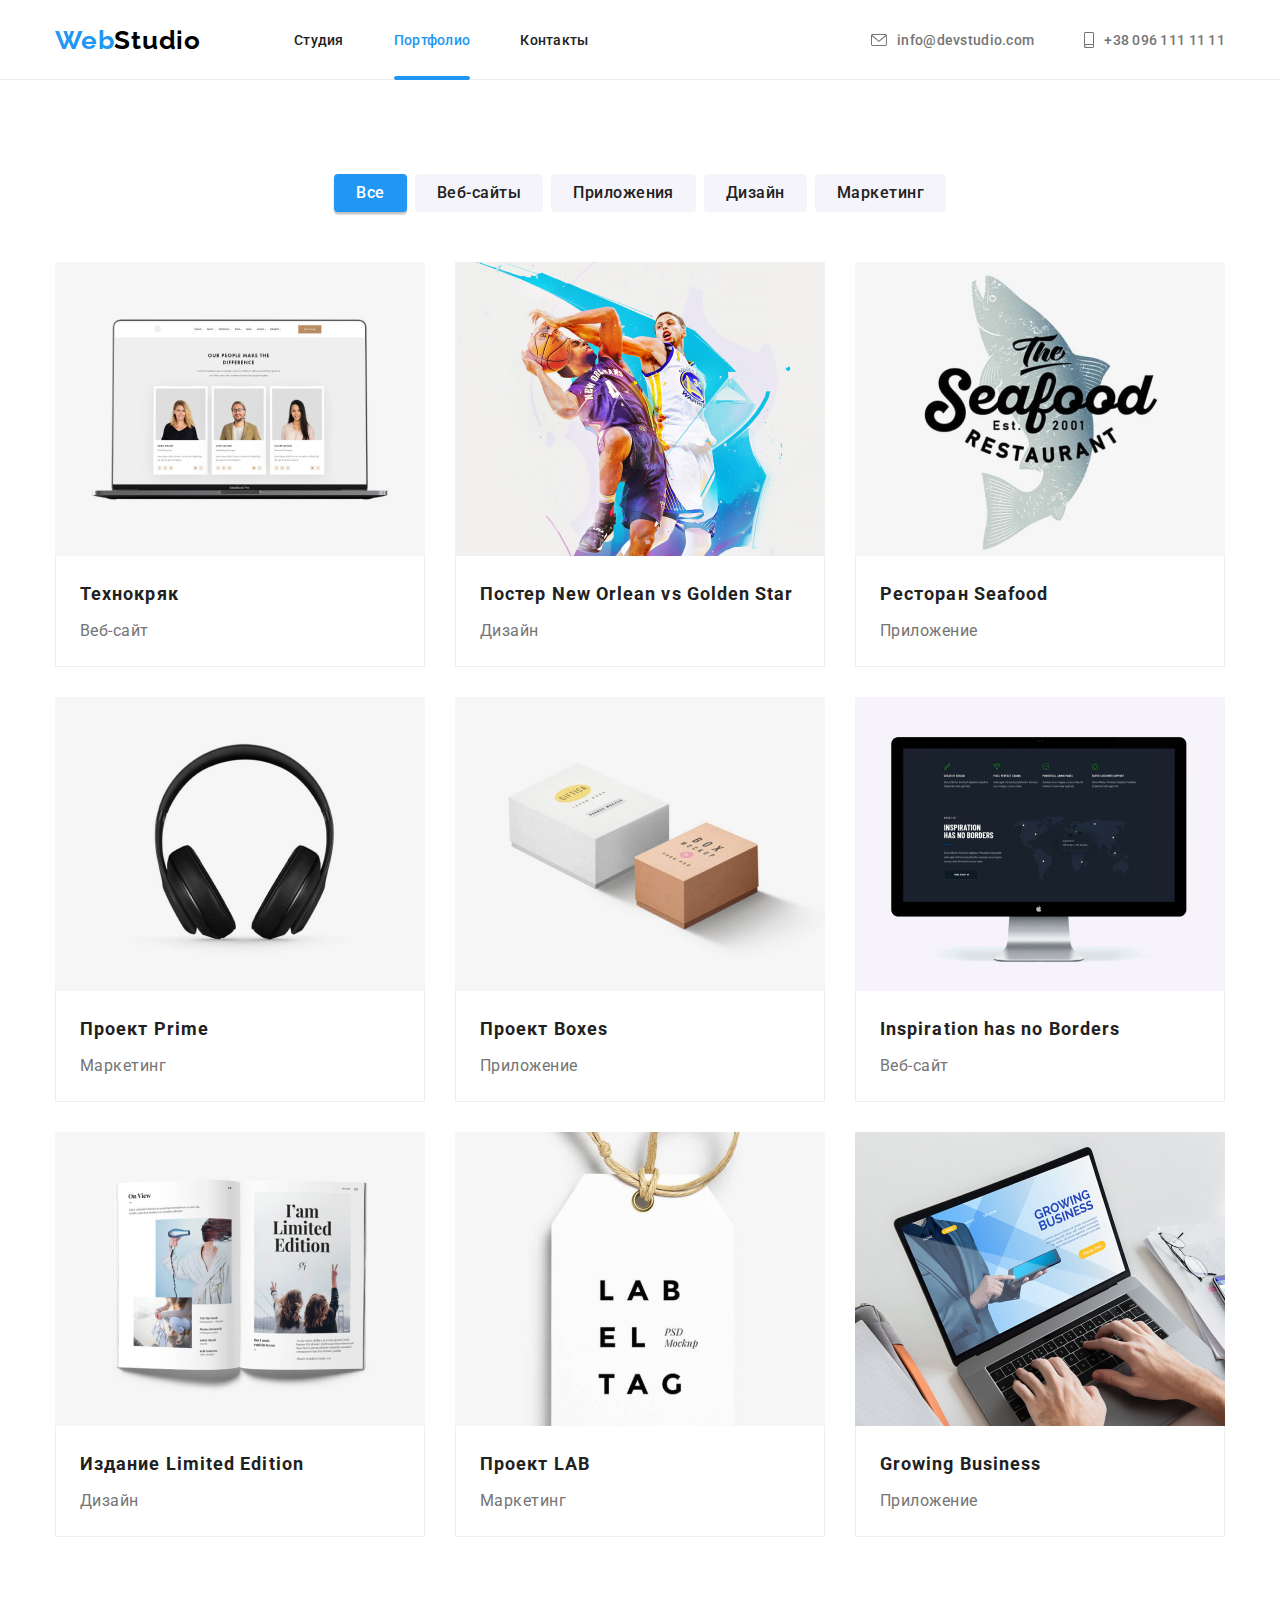
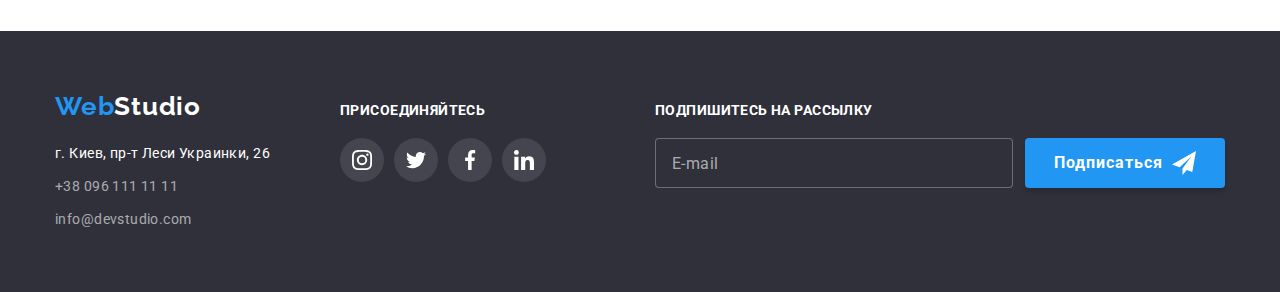
==== commit 57ba048c: "Исправляет ошибки 8й дз" ====
--- a/portfolio.html
+++ b/portfolio.html
@@ -122,7 +122,7 @@
                                 шпионажа и атак на защищённые сервера конкурентов.</p>
                             </div>
                             <div class="project-list__cart-bottom"> 
-                                <h2 class="project-list__heading project-list__heading--large">Технокряк</h2>
+                                <h2 class="project-list__heading">Технокряк</h2>
                                 <p class="project-list__text">Веб-сайт</p>
                             </div>
                         </a>
@@ -140,7 +140,7 @@
                                 шпионажа и атак на защищённые сервера конкурентов.</p>
                         </div>
                         <div class="project-list__cart-bottom"> 
-                            <h2 class="project-list__heading project-list__heading--large">Постер <span lang="en">New Orlean vs Golden Star</span></h2>
+                            <h2 class="project-list__heading">Постер <span lang="en">New Orlean vs Golden Star</span></h2>
                             <p class="project-list__text">Дизайн</p>
                         
                         </div>
--- a/css/main.min.css
+++ b/css/main.min.css
@@ -1 +1 @@
-/*! modern-normalize v1.1.0 | MIT License | https://github.com/sindresorhus/modern-normalize */*,*::after,*::before{box-sizing:inherit}html{line-height:1.15;-webkit-text-size-adjust:100%;-moz-tab-size:4;-o-tab-size:4;tab-size:4;box-sizing:border-box}body{margin:0;font-family:"Roboto",sans-serif;background-color:var(--main-background-color);color:var(--third-studio-color)}hr{height:0;color:inherit}abbr[title]{-webkit-text-decoration:underline dotted;text-decoration:underline dotted}b,strong{font-weight:bolder}code,kbd,samp,pre{font-family:ui-monospace,SFMono-Regular,Consolas,"Liberation Mono",Menlo,monospace;font-size:1em}small{font-size:80%}sub,sup{font-size:75%;line-height:0;position:relative;vertical-align:baseline}sub{bottom:-0.25em}sup{top:-0.5em}table{text-indent:0;border-color:inherit}button,input,optgroup,select,textarea{font-family:inherit;font-size:100%;line-height:1.15;margin:0}button,select{text-transform:none}button,[type=button],[type=reset],[type=submit]{-webkit-appearance:button}::-moz-focus-inner{border-style:none;padding:0}:-moz-focusring{outline:1px dotted ButtonText}:-moz-ui-invalid{box-shadow:none}legend{padding:0}progress{vertical-align:baseline}::-webkit-inner-spin-button,::-webkit-outer-spin-button{height:auto}[type=search]{-webkit-appearance:textfield;outline-offset:-2px}::-webkit-search-decoration{-webkit-appearance:none}::-webkit-file-upload-button{-webkit-appearance:button;font:inherit}summary{display:list-item}.list{list-style:none;padding:0;margin:0}.link{text-decoration:none;color:inherit}img{display:block;max-width:100%;height:auto}h1,h2,h3,h4,h5,h6,p{margin:0}ul{margin:0;padding:0}*:active,*:focus{outline:none}*::-moz-focus-inner{border:0}.container{width:100%;padding:0 15px;margin:0 auto}@media screen and (min-width: 480px){.container{max-width:480px}}@media screen and (min-width: 768px){.container{max-width:768px}}@media screen and (min-width: 1200px){.container{max-width:1200px}}@media screen and (min-width: 768px){.container--header{display:flex;align-items:center;justify-content:space-between}}@media screen and (min-width: 768px){.container--footer{display:flex;align-items:baseline;flex-wrap:wrap;justify-content:center}}.section{padding-bottom:60px;padding-top:60px}.section.section--disabled-padding-top{padding-top:0}@media screen and (min-width: 1200px){.section{padding-bottom:94px;padding-top:94px}}.logo{font-family:Raleway,sans-serif;color:#2196f3;line-height:28px;letter-spacing:.03em;font-size:24px;font-weight:bold}@media screen and (min-width: 1200px){.logo{line-height:1.19;letter-spacing:.03em;font-size:26px;font-weight:bold}}.logo--black{color:#000}.logo--white{color:#fff}.logo__header{padding-bottom:16px;padding-top:16px}@media screen and (min-width: 768px){.logo__header{margin-right:88px;padding-bottom:26px;padding-top:26px}}@media screen and (min-width: 1200px){.logo__header{margin-right:93px;padding-bottom:25px;padding-top:24px}}.logo__footer{display:block;margin-bottom:20px;text-align:center}@media screen and (min-width: 1200px){.logo__footer{display:flex}}.btn{font-family:Roboto;font-style:normal;font-size:16px;cursor:pointer;border:0;border-radius:4px}.btn--main{line-height:30px;letter-spacing:.06em;font-size:16px;font-weight:bold;background-color:#2196f3;box-shadow:0px 4px 4px rgba(0,0,0,.15);display:flex;align-items:center;text-align:center;color:#fff;margin:0 auto;padding:10px 32px;width:200;height:50;transition:background-color 250ms cubic-bezier(0.4, 0, 0.2, 1)}.btn--main:hover,.btn--main:focus{background-color:#188ce8}.btn--mailing{line-height:1.87;letter-spacing:.06em;font-size:16px;font-weight:bold;display:flex;justify-content:space-between;align-items:center;background-color:#2196f3;box-shadow:0px 4px 4px rgba(0,0,0,.15);text-align:left;color:#fff;padding:10px 29px;width:200px;height:50px}.btn--filter{line-height:1.62;letter-spacing:.03em;font-size:16px;font-weight:500;background-color:#f5f4fa;text-align:center;color:#212121;padding:6px 22px;height:38px;min-width:73px;box-shadow:none;transition:color 250ms cubic-bezier(0.4, 0, 0.2, 1),background-color 250ms cubic-bezier(0.4, 0, 0.2, 1),box-shadow 250ms cubic-bezier(0.4, 0, 0.2, 1)}.btn--filter:hover,.btn--filter:focus,.btn--filter:active{color:#fff;background-color:#2196f3;box-shadow:0px 3px 1px rgba(0,0,0,.1),0px 1px 2px rgba(0,0,0,.08),0px 2px 2px rgba(0,0,0,.12)}.btn--filter.current{color:#fff;background:#2196f3;box-shadow:0px 3px 1px rgba(0,0,0,.1),0px 1px 2px rgba(0,0,0,.08),0px 2px 2px rgba(0,0,0,.12)}.social-list{display:flex;justify-content:center}.social-list__item{width:44px;height:44px;margin-right:10px}.social-list__item:last-child{margin-right:0px}.social-list__link{width:100%;height:100%;border-radius:50%;display:flex;align-items:center;justify-content:center;transition:color 250ms cubic-bezier(0.4, 0, 0.2, 1),background-color 250ms cubic-bezier(0.4, 0, 0.2, 1)}.social-list__link:hover,.social-list__link:focus{background-color:#2196f3;color:#fff}.social-list__link--dark{color:#afb1b8}.social-list__link--white{color:#fff;background-color:#ffffff1a}.social-list__icon{fill:currentColor}.backdrop{width:100vw;height:100vh;background-color:#00000033;position:absolute;position:fixed;top:0;left:0;transition:opacity 250ms cubic-bezier(0.4, 0, 0.2, 1),visibility 250ms cubic-bezier(0.4, 0, 0.2, 1)}.backdrop.is-hidden{visibility:hidden;opacity:0;pointer-events:none}.backdrop.is-hidden .modal{transform:scale(2) rotate(180deg)}.modal{width:450px;min-height:609px;background-color:#fff;border-radius:4px;position:absolute;top:50%;left:50%;box-shadow:0px 1px 3px rgba(0,0,0,.12),0px 1px 1px rgba(0,0,0,.14),0px 2px 1px rgba(0,0,0,.2);transform:scale(1) rotate(0) translate(-50%, -50%);transition:transform 250ms cubic-bezier(0.4, 0, 0.2, 1);padding:40px}@media screen and (min-width: 1200px){.modal{width:528px;min-height:581px}}.modal__close-btn{position:absolute;top:14px;right:14px;width:30px;height:30px;background-color:#fff;border:1px solid rgba(0,0,0,.1);border-radius:50%;display:flex;align-items:center;justify-content:center;cursor:pointer;transition:fill 250ms cubic-bezier(0.4, 0, 0.2, 1),box-shadow 250ms cubic-bezier(0.4, 0, 0.2, 1)}.modal__close-btn:hover,.modal__close-btn:focus{box-shadow:0px 2px 1px 0px rgba(0,0,0,.2),0px 1px 1px 0px rgba(0,0,0,.14),0px 1px 3px 0px rgba(0,0,0,.12);fill:#2196f3}.modal__close-btn:active{box-shadow:none}.modal__title{height:60px;line-height:30px;letter-spacing:.03em;font-size:20px;font-weight:bold;text-align:center;color:#212121;margin-bottom:12px}@media screen and (min-width: 1200px){.modal__title{height:23px;line-height:23px;letter-spacing:.03em;font-size:20px;font-weight:bold}}.modal-form__lable{line-height:14px;letter-spacing:.01em;font-size:12px;font-weight:normal;display:block;color:#757575;margin-bottom:4px}.modal-form__input-container{position:relative;margin-bottom:10px;height:40px}.modal-form__input-icon{position:absolute;top:50%;left:12px;fill:#212121;transform:translateY(-50%);transition:fill 250ms cubic-bezier(0.4, 0, 0.2, 1)}.modal-form__input{width:100%;height:40px;border-radius:4px;outline:none;border:1px solid rgba(33,33,33,.2);background-color:transparent;padding:12px 12px 12px 42px;transition:border-color 250ms cubic-bezier(0.4, 0, 0.2, 1)}.modal-form__input:focus{border-color:#2196f3}.modal-form__input:focus+.modal-form__input-icon{fill:#2196f3}.modal-form__textarea{line-height:1.14;letter-spacing:.01em;font-size:14px;font-weight:normal;display:block;color:#000;width:100%;height:120px;background-color:transparent;border:1px solid rgba(33,33,33,.2);border-radius:4px;outline:none;resize:none;padding:12px 16px;margin-bottom:20px;transition:border-color 250ms cubic-bezier(0.4, 0, 0.2, 1)}.modal-form__textarea:focus{border:1px solid #2196f3}.modal-form__textarea::-moz-placeholder{line-height:16px;letter-spacing:.01em;font-size:14px;font-weight:normal;color:rgba(117,117,117,.5)}.modal-form__textarea:-ms-input-placeholder{line-height:16px;letter-spacing:.01em;font-size:14px;font-weight:normal;color:rgba(117,117,117,.5)}.modal-form__textarea::placeholder{line-height:16px;letter-spacing:.01em;font-size:14px;font-weight:normal;color:rgba(117,117,117,.5)}@media screen and (min-width: 1200px){.modal-form__textarea::-moz-placeholder{line-height:14px;letter-spacing:.01em;font-size:12px;font-weight:normal}.modal-form__textarea:-ms-input-placeholder{line-height:14px;letter-spacing:.01em;font-size:12px;font-weight:normal}.modal-form__textarea::placeholder{line-height:14px;letter-spacing:.01em;font-size:12px;font-weight:normal}}.modal-form__field{display:flex;width:100%;height:24px;margin-bottom:30px;justify-content:center;align-items:center}.modal-form__field-link{color:#2196f3;-webkit-text-decoration-skip-ink:none;text-decoration-skip-ink:none}.modal-form__check-text{line-height:14px;letter-spacing:.03em;font-size:12px;font-weight:normal;display:flex;color:#757575;align-items:center}@media screen and (min-width: 1200px){.modal-form__check-text{line-height:24px;letter-spacing:.03em;font-size:14px;font-weight:normal}}.modal-form__check-text::before{content:"";display:flex;width:16px;height:15px;border:2px solid #212121;border-radius:2px;margin-right:8px;transition:border-color 250ms cubic-bezier(0.4, 0, 0.2, 1);cursor:pointer}.modal-form__check-text:hover::before,.modal-form__check-text:focus::before{border:2px solid #2196f3}.modal-form__check:checked+.modal-form__check-text::before{background-image:url(../images/icon-check.svg);background-position:center;background-size:cover;background-repeat:no-repeat;border:none}.hero__heading{line-height:42px;letter-spacing:.06em;font-size:26px;font-weight:900;font-style:normal;text-align:center;text-transform:uppercase;color:#fff;margin-bottom:30px}@media screen and (min-width: 1200px){.hero__heading{line-height:1.36;letter-spacing:.06em;font-size:44px;font-weight:900}}.features-list__heading{line-height:1.14;letter-spacing:.03em;font-size:14px;font-weight:bold;font-style:normal;text-transform:uppercase;color:#212121;margin-bottom:10px;height:16px}@media screen and (max-width: 767px){.features-list__heading{text-align:center}}.our-worcks-list__heading{line-height:1.14;letter-spacing:.03em;font-size:14px;font-weight:bold;display:flex;align-items:center;font-style:normal;text-transform:uppercase;color:#fff}.team__main-heading,.clients__main-heading,.our-worcks__main-heading{line-height:33px;letter-spacing:.03em;font-size:28px;font-weight:bold;font-style:normal;text-align:center;color:#212121;margin-bottom:30px}@media screen and (min-width: 1200px){.team__main-heading,.clients__main-heading,.our-worcks__main-heading{line-height:1.16;letter-spacing:.03em;font-size:36px;font-weight:bold;margin-bottom:50px}}.team-list__heading{line-height:19px;letter-spacing:.03em;font-size:16px;font-weight:500;font-style:normal;color:#212121;margin-bottom:10px}.project-list__heading{line-height:36px;letter-spacing:.06em;font-size:18px;font-weight:bold;color:#212121;margin-bottom:4px}.project-list__heading--large{max-width:304px;height:72px}.mob-menu-btn{fill:#212121;background:none;display:flex;align-items:center;justify-content:center;cursor:pointer;margin-left:auto;padding:0;border-color:transparent;border:none;transition:fill 250ms cubic-bezier(0.4, 0, 0.2, 1)}.mob-menu-btn:hover,.mob-menu-btn:focus{fill:#2196f3}@media screen and (min-width: 768px){.mob-menu-btn{display:none}}.mob-menu__close-btn{position:absolute;padding:0;right:15px;top:10px;fill:#212121;background:none;border-color:transparent;border:none;transition:fill 250ms cubic-bezier(0.4, 0, 0.2, 1)}.mob-menu__close-btn:hover,.mob-menu__close-btn:focus{fill:#2196f3}@media screen and (min-width: 768px){.mob-menu__close-btn{display:none}}.mob-menu{position:fixed;width:100vw;height:100vh;background-color:#fff;top:0;z-index:5;padding:48px 40px;display:flex;flex-direction:column;justify-content:space-between}.mob-menu.is-hidden{visibility:hidden;opacity:0;pointer-events:none}.mob-menu-list{line-height:47px;letter-spacing:.02em;font-size:40px;font-weight:500}.mob-menu-list__item{color:#212121}.mob-menu-list__item:not(:last-child){margin-bottom:32px}.mob-menu-list__item--current{color:#2196f3}.mob-menu-contacts{margin-bottom:64px}.mob-menu-contacts__item{line-height:28px;letter-spacing:.02em;font-size:24px;font-weight:500;color:#757575}.mob-menu-contacts__item:not(:last-child){margin-bottom:32px;line-height:40px;letter-spacing:.02em;font-size:34px;font-weight:500;color:#2196f3}.mob-social-list{display:flex;line-height:22px;letter-spacing:.02em;font-size:18px;font-weight:500;color:#2196f3}.mob-social-list__item:not(:last-child){padding-right:10px;border-right:1px solid rgba(33,33,33,.2)}.mob-social-list__item:not(:first-child){padding-left:10px}.visually-hidden{position:absolute;white-space:nowrap;width:1px;height:1px;overflow:hidden;border:0;padding:0;clip:rect(0 0 0 0);-webkit-clip-path:inset(50%);clip-path:inset(50%);margin:-1px}.is-hidden{visibility:hidden;opacity:0;pointer-events:none}.header{border-bottom:1px solid #ececec;height:60px}@media screen and (min-width: 768px){.header{height:80px}}.navigation{display:flex;align-items:center}.nav-list{display:flex;justify-content:center}@media screen and (max-width: 767px){.nav-list{display:none}}.nav-list__link{line-height:16px;letter-spacing:.02em;font-size:14px;font-weight:500;color:#212121;padding-bottom:32px;padding-top:32px;display:flex;transition:color 250ms cubic-bezier(0.4, 0, 0.2, 1)}.nav-list__link:hover,.nav-list__link:focus{color:#2196f3}.nav-list__link--current{color:#2196f3;position:relative}.nav-list__link--current::after{content:"";width:100%;height:4px;border-radius:2px;background-color:#2196f3;position:absolute;left:0;bottom:0}.nav-list__item{margin-right:50px}.nav-list__item:last-child{margin-right:0px}.contacts{display:flex}@media screen and (max-width: 767px){.contacts{display:none}}@media screen and (max-width: 1199px){.contacts{flex-direction:column}}@media screen and (min-width: 1200px){.contacts{justify-content:center}}@media screen and (min-width: 768px){.contacts__item:not(:last-child){margin-bottom:10px}}@media screen and (min-width: 1200px){.contacts__item{margin-left:50px}.contacts__item:first-child{margin-left:0px}}.contacts__link{line-height:14px;letter-spacing:.02em;font-size:12px;font-weight:500;color:#757575;display:flex;align-items:center;transition:color 250ms cubic-bezier(0.4, 0, 0.2, 1)}@media screen and (min-width: 1200px){.contacts__link{justify-content:center;line-height:1.14;letter-spacing:.02em;font-size:14px;font-weight:500;padding-bottom:32px;padding-top:32px}}.contacts__link:hover,.contacts__link:focus{color:#2196f3}.contacts__icon{fill:currentColor;margin-right:10px}.hero{margin:0 auto;background-color:#2f303a;background-image:linear-gradient(to right, #2f303a66, #2f303a66),url(../images/mob/hero-img.jpg);background-repeat:no-repeat;background-position:center;background-size:cover;padding:118px 0}@media(min-device-pixel-ratio: 2),(-webkit-min-device-pixel-ratio: 2),(min-resolution: 192dpi),(min-resolution: 2dppx){.hero{background-image:linear-gradient(to right, #2f303a66, #2f303a66),url("../images/mob/hero-img-x2.jpg")}}@media screen and (min-width: 768px){.hero{background-image:linear-gradient(to right, #2f303a66, #2f303a66),url(../images/tab/hero-img.jpg)}}@media screen and (min-width: 768px)and (min-device-pixel-ratio: 2),screen and (min-width: 768px)and (-webkit-min-device-pixel-ratio: 2),screen and (min-width: 768px)and (min-resolution: 192dpi),screen and (min-width: 768px)and (min-resolution: 2dppx){.hero{background-image:linear-gradient(to right, #2f303a66, #2f303a66),url("../images/tab/hero-img-x2.jpg")}}@media screen and (min-width: 1200px){.hero{background-image:linear-gradient(to right, #2f303a66, #2f303a66),url(../images/pc/hero-img.jpg)}}@media screen and (min-width: 1200px)and (min-device-pixel-ratio: 2),screen and (min-width: 1200px)and (-webkit-min-device-pixel-ratio: 2),screen and (min-width: 1200px)and (min-resolution: 192dpi),screen and (min-width: 1200px)and (min-resolution: 2dppx){.hero{background-image:linear-gradient(to right, #2f303a66, #2f303a66),url("../images/pc/hero-img-x2.jpg")}}@media screen and (min-width: 480px){.hero{max-width:480px;height:400px}}@media screen and (min-width: 768px){.hero{max-width:768px;height:400px}}@media screen and (min-width: 1200px){.hero{max-width:1600px;height:600px;padding:200px 0}}.features-list{margin-bottom:-30px}@media screen and (min-width: 768px){.features-list{display:flex;flex-wrap:wrap;margin-right:-30px}}@media screen and (min-width: 1200px){.features-list{margin-bottom:0}}.features-list__item{margin-bottom:30px;width:100%}@media screen and (min-width: 768px){.features-list__item{width:calc(100% / 2 - 30px);margin-right:30px}}@media screen and (min-width: 1200px){.features-list__item{width:calc(100% / 4 - 30px);margin-bottom:0}}.features-list__icon-container{display:flex;width:100%;height:120px;background-color:#f5f4fa;margin-bottom:30px;align-items:center;justify-content:center}.features-list__text{line-height:1.71;letter-spacing:.03em;font-size:14px;font-weight:normal;height:50px}@media screen and (min-width: 768px){.features-list__text{height:75px}}@media screen and (min-width: 768px)and (max-width: 1199px){.features-list__text--tablet{height:50px}}@media screen and (max-width: 1199px){.our-worcks{display:none}}.our-worcks-list{display:flex;justify-content:space-between}.our-worcks-list__item{margin-right:30px;position:relative}.our-worcks-list__item:last-child{margin-right:0px}.our-worcks-list__bg{display:flex;justify-content:center;position:absolute;width:100%;height:70px;background-color:rgba(47,48,58,.8);left:0;bottom:0}.team{background-color:#f5f4fa}.team-list{text-align:center;margin-bottom:-30px}@media screen and (min-width: 768px){.team-list{display:flex;flex-wrap:wrap;margin-right:-30px}}@media screen and (min-width: 1200px){.team-list{margin-bottom:0}}.team-list__item{margin-bottom:30px;background-color:#fff;box-shadow:0px 1px 3px rgba(0,0,0,.12),0px 1px 1px rgba(0,0,0,.14),0px 2px 1px rgba(0,0,0,.2);border-radius:0px 0px 4px 4px}@media screen and (min-width: 768px){.team-list__item{width:calc(100% / 2 - 30px);margin-right:30px}}@media screen and (min-width: 1200px){.team-list__item{width:calc(100% / 4 - 30px);margin-bottom:0}}.team-list__container{padding:30px 0 24px 0}@media screen and (min-width: 768px){.team-list__container{padding:30px 74px 24px 74px}}@media screen and (min-width: 1200px){.team-list__container{padding:30px 32px}}.team-list__position{line-height:19px;letter-spacing:.03em;font-size:16px;font-weight:normal;margin-bottom:16px}.clients-list{margin-bottom:-30px}.clients-list__item{height:92px;margin-bottom:30px}@media screen and (min-width: 480px){.clients-list{display:flex;flex-wrap:wrap;justify-content:center;margin-right:-30px}.clients-list__item{width:calc(100% / 2 - 30px);height:92px;margin-right:30px}}@media screen and (min-width: 768px){.clients-list__item{width:226px}}@media screen and (min-width: 1200px){.clients-list__item{width:170px}}.clients-list__link{width:100%;height:100%;display:flex;align-items:center;justify-content:center;border-radius:4px;border:1px solid #afb1b8;color:#afb1b8;transition:border 250ms cubic-bezier(0.4, 0, 0.2, 1),color 250ms cubic-bezier(0.4, 0, 0.2, 1)}.clients-list__link:hover,.clients-list__link:focus{color:#2196f3;border:1px solid #2196f3}.clients-list__icon{fill:currentColor}.footer{background-color:#2f303a;padding:60px 0}@media screen and (max-width: 1199px){.footer-list{display:flex;align-items:center;flex-direction:column}}.footer-list__adress{line-height:171%;letter-spacing:.03em;font-size:14px;font-weight:normal;font-style:normal;color:#fff;margin-bottom:8px}@media screen and (min-width: 1200px){.footer-list__adress{margin-bottom:9px}}.footer-list__link{font-style:normal;line-height:24px;letter-spacing:.03em;font-size:14px;font-weight:normal;color:rgba(255,255,255,.6);transition:color 250ms cubic-bezier(0.4, 0, 0.2, 1)}.footer-list__link:hover,.footer-list__link:focus{color:#2196f3}.footer-list__contacts{margin-bottom:8px}@media screen and (min-width: 1200px){.footer-list__contacts{margin-bottom:9px}}.footer-list__contacts:last-child{margin-bottom:0}.adress-container{margin-bottom:60px}@media screen and (min-width: 768px){.adress-container{margin-right:165px}}@media screen and (min-width: 1200px){.adress-container{margin-right:70px;margin-bottom:0}}@media screen and (max-width: 1199px){.footer-social-container{display:flex;flex-direction:column;align-items:center;margin-bottom:60px}}.footer-social-container__text{line-height:16px;letter-spacing:.03em;font-size:14px;font-weight:bold;font-style:normal;text-transform:uppercase;color:#fff;margin-bottom:20px}@media screen and (min-width: 1200px){.mailing-container{width:570px;height:86px;margin:0 0 0 auto}}.mailing-container__text{line-height:16px;letter-spacing:.03em;font-size:14px;font-weight:bold;font-style:normal;text-transform:uppercase;color:#fff;margin-bottom:20px}@media screen and (max-width: 1199px){.mailing-container__text{text-align:center}}.mailing-form{display:flex;align-items:center;flex-direction:column}@media screen and (min-width: 1200px){.mailing-form{flex-direction:row;justify-content:center}}.mailing-form__input{line-height:1.25;letter-spacing:.03em;font-size:16px;font-weight:normal;color:#fff;width:358px;height:50px;border-radius:4px;border:1px solid rgba(255,255,255,.3);padding:15px 16px;background-color:#2f303a}@media screen and (max-width: 387px){.mailing-form__input{width:100%}}@media screen and (max-width: 1199px){.mailing-form__input{margin-bottom:20px}}@media screen and (min-width: 1200px){.mailing-form__input{margin-right:12px}}.mailing-form__input::-moz-placeholder{line-height:1.25;letter-spacing:.03em;font-size:16px;font-weight:normal;color:rgba(255,255,255,.6)}.mailing-form__input:-ms-input-placeholder{line-height:1.25;letter-spacing:.03em;font-size:16px;font-weight:normal;color:rgba(255,255,255,.6)}.mailing-form__input::placeholder{line-height:1.25;letter-spacing:.03em;font-size:16px;font-weight:normal;color:rgba(255,255,255,.6)}@media screen and (min-width: 480px){.portfolio__filter-list{margin-bottom:40px}}@media screen and (min-width: 768px){.portfolio__filter-list{margin-bottom:30px}}@media screen and (min-width: 1200px){.portfolio__filter-list{margin-bottom:50px}}.filter-list{display:flex;justify-content:center}@media screen and (max-width: 767px){.filter-list{justify-content:flex-start;flex-wrap:wrap}}.filter-list__item{margin-right:8px}@media screen and (max-width: 767px){.filter-list__item{margin-bottom:15px}}.filter-list__item:last-child{margin-right:0px}@media screen and (min-width: 768px){.project-list{display:flex;flex-wrap:wrap}}.project-list__item:not(:last-child){margin-bottom:30px}@media screen and (min-width: 768px)and (max-width: 1199px){.project-list__item{margin-right:30px}.project-list__item:nth-child(2n){margin-right:0px}}@media screen and (min-width: 1200px){.project-list__item{margin-right:30px}.project-list__item:nth-child(3n){margin-right:0}.project-list__item:nth-last-child(-n+3){margin-bottom:0}}.project-list__cart-bottom{border:1px solid #eee;border-top:0;padding:20px 24px}.project-list__text{line-height:30px;letter-spacing:.03em;font-size:16px;font-weight:normal;color:#757575}.project-list__link{display:block;box-shadow:none;transition:box-shadow 250ms cubic-bezier(0.4, 0, 0.2, 1)}.project-list__link:hover,.project-list__link:focus{box-shadow:0px 1px 1px rgba(0,0,0,.12),0px 4px 4px rgba(0,0,0,.06),1px 4px 6px rgba(0,0,0,.16)}.project-list__link:hover .project-list__cart-text,.project-list__link:focus .project-list__cart-text{transform:translateY(0)}.project-list__cart-top{position:relative;overflow:hidden}.project-list__cart-text{line-height:28px;letter-spacing:.03em;font-size:18px;font-weight:normal;position:absolute;font-family:Roboto;color:#fff;background-color:rgba(33,150,243,.9);padding:63px 24px;left:0;top:0;width:100%;height:100%;transform:translateY(101%);transition:transform 250ms cubic-bezier(0.4, 0, 0.2, 1)}/*# sourceMappingURL=main.min.css.map */+/*! modern-normalize v1.1.0 | MIT License | https://github.com/sindresorhus/modern-normalize */*,*::after,*::before{box-sizing:inherit}html{line-height:1.15;-webkit-text-size-adjust:100%;-moz-tab-size:4;-o-tab-size:4;tab-size:4;box-sizing:border-box}body{margin:0;font-family:"Roboto",sans-serif;background-color:var(--main-background-color);color:var(--third-studio-color)}hr{height:0;color:inherit}abbr[title]{-webkit-text-decoration:underline dotted;text-decoration:underline dotted}b,strong{font-weight:bolder}code,kbd,samp,pre{font-family:ui-monospace,SFMono-Regular,Consolas,"Liberation Mono",Menlo,monospace;font-size:1em}small{font-size:80%}sub,sup{font-size:75%;line-height:0;position:relative;vertical-align:baseline}sub{bottom:-0.25em}sup{top:-0.5em}table{text-indent:0;border-color:inherit}button,input,optgroup,select,textarea{font-family:inherit;font-size:100%;line-height:1.15;margin:0}button,select{text-transform:none}button,[type=button],[type=reset],[type=submit]{-webkit-appearance:button}::-moz-focus-inner{border-style:none;padding:0}:-moz-focusring{outline:1px dotted ButtonText}:-moz-ui-invalid{box-shadow:none}legend{padding:0}progress{vertical-align:baseline}::-webkit-inner-spin-button,::-webkit-outer-spin-button{height:auto}[type=search]{-webkit-appearance:textfield;outline-offset:-2px}::-webkit-search-decoration{-webkit-appearance:none}::-webkit-file-upload-button{-webkit-appearance:button;font:inherit}summary{display:list-item}.list{list-style:none;padding:0;margin:0}.link{text-decoration:none;color:inherit}img{display:block;max-width:100%;height:auto}h1,h2,h3,h4,h5,h6,p{margin:0}ul{margin:0;padding:0}.container{width:100%;padding:0 15px;margin:0 auto}@media screen and (min-width: 480px){.container{max-width:480px}}@media screen and (min-width: 768px){.container{max-width:768px}}@media screen and (min-width: 1200px){.container{max-width:1200px}}@media screen and (min-width: 768px){.container--header{height:80px;display:flex;justify-content:space-between}}@media screen and (min-width: 768px)and (max-width: 1199px){.container--header{align-items:center}}@media screen and (min-width: 768px){.container--footer{display:flex;align-items:baseline;flex-wrap:wrap;justify-content:space-around}}.section{padding-bottom:60px;padding-top:60px}.section.section--disabled-padding-top{padding-top:0}@media screen and (min-width: 1200px){.section{padding-bottom:94px;padding-top:94px}}.logo{font-family:Raleway,sans-serif;color:#2196f3;line-height:28px;letter-spacing:.03em;font-size:24px;font-weight:bold}@media screen and (min-width: 1200px){.logo{line-height:31px;letter-spacing:.03em;font-size:26px;font-weight:bold}}.logo--black{color:#000}.logo--white{color:#fff}.logo__header{padding-bottom:16px;padding-top:16px}@media screen and (min-width: 768px){.logo__header{margin-right:88px;padding-bottom:26px;padding-top:26px}}@media screen and (min-width: 1200px){.logo__header{margin-right:93px;padding-bottom:24px;padding-top:24px}}.logo__footer{display:block;margin-bottom:20px;text-align:center}@media screen and (min-width: 1200px){.logo__footer{display:flex}}.btn{font-family:Roboto;font-style:normal;font-size:16px;cursor:pointer;border:0;border-radius:4px}.btn--main{line-height:30px;letter-spacing:.06em;font-size:16px;font-weight:bold;background-color:#2196f3;box-shadow:0px 4px 4px rgba(0,0,0,.15);display:flex;align-items:center;text-align:center;color:#fff;margin:0 auto;padding:10px 32px;width:200;height:50;transition:background-color 250ms cubic-bezier(0.4, 0, 0.2, 1)}.btn--main:hover,.btn--main:focus{background-color:#188ce8}.btn--mailing{line-height:1.87;letter-spacing:.06em;font-size:16px;font-weight:bold;display:flex;justify-content:space-between;align-items:center;background-color:#2196f3;box-shadow:0px 4px 4px rgba(0,0,0,.15);text-align:left;color:#fff;padding:10px 29px;width:200px;height:50px}.btn--filter{line-height:1.62;letter-spacing:.03em;font-size:16px;font-weight:500;background-color:#f5f4fa;text-align:center;color:#212121;padding:6px 22px;height:38px;min-width:73px;box-shadow:none;transition:color 250ms cubic-bezier(0.4, 0, 0.2, 1),background-color 250ms cubic-bezier(0.4, 0, 0.2, 1),box-shadow 250ms cubic-bezier(0.4, 0, 0.2, 1)}.btn--filter:hover,.btn--filter:focus,.btn--filter:active{color:#fff;background-color:#2196f3;box-shadow:0px 3px 1px rgba(0,0,0,.1),0px 1px 2px rgba(0,0,0,.08),0px 2px 2px rgba(0,0,0,.12)}.btn--filter.current{color:#fff;background:#2196f3;box-shadow:0px 3px 1px rgba(0,0,0,.1),0px 1px 2px rgba(0,0,0,.08),0px 2px 2px rgba(0,0,0,.12)}.social-list{display:flex;justify-content:center}.social-list__item{width:44px;height:44px;margin-right:10px}.social-list__item:last-child{margin-right:0px}.social-list__link{width:100%;height:100%;border-radius:50%;display:flex;align-items:center;justify-content:center;transition:color 250ms cubic-bezier(0.4, 0, 0.2, 1),background-color 250ms cubic-bezier(0.4, 0, 0.2, 1)}.social-list__link:hover,.social-list__link:focus{background-color:#2196f3;color:#fff}.social-list__link--dark{color:#afb1b8}.social-list__link--white{color:#fff;background-color:#ffffff1a}.social-list__icon{fill:currentColor}.backdrop{width:100vw;height:100vh;background-color:#00000033;position:absolute;position:fixed;top:0;left:0;transition:opacity 250ms cubic-bezier(0.4, 0, 0.2, 1),visibility 250ms cubic-bezier(0.4, 0, 0.2, 1)}.backdrop.is-hidden{visibility:hidden;opacity:0;pointer-events:none}.backdrop.is-hidden .modal{transform:scale(2) rotate(180deg)}.modal{width:calc(100% - 30px);background-color:#fff;border-radius:4px;position:absolute;top:50%;left:50%;box-shadow:0px 1px 3px rgba(0,0,0,.12),0px 1px 1px rgba(0,0,0,.14),0px 2px 1px rgba(0,0,0,.2);transform:scale(1) rotate(0) translate(-50%, -50%);transition:transform 250ms cubic-bezier(0.4, 0, 0.2, 1);padding:40px}@media screen and (min-width: 4800px){.modal{width:450px;min-height:609px}}@media screen and (min-width: 1200px){.modal{width:528px;min-height:581px}}.modal__close-btn{position:absolute;top:14px;right:14px;width:30px;height:30px;background-color:#fff;border:1px solid rgba(0,0,0,.1);border-radius:50%;display:flex;align-items:center;justify-content:center;cursor:pointer;transition:fill 250ms cubic-bezier(0.4, 0, 0.2, 1),box-shadow 250ms cubic-bezier(0.4, 0, 0.2, 1)}.modal__close-btn:hover,.modal__close-btn:focus{box-shadow:0px 2px 1px 0px rgba(0,0,0,.2),0px 1px 1px 0px rgba(0,0,0,.14),0px 1px 3px 0px rgba(0,0,0,.12);fill:#2196f3}.modal__close-btn:active{box-shadow:none}.modal__title{height:60px;text-align:center;color:#212121;margin-bottom:12px}@media screen and (max-width: 342px){.modal__title{line-height:22px;letter-spacing:.03em;font-size:16px;font-weight:bold}}@media screen and (min-width: 343px){.modal__title{line-height:30px;letter-spacing:.03em;font-size:20px;font-weight:bold}}@media screen and (min-width: 1200px){.modal__title{height:23px;line-height:23px;letter-spacing:.03em;font-size:20px;font-weight:bold}}.modal-form__lable{line-height:14px;letter-spacing:.01em;font-size:12px;font-weight:normal;display:block;color:#757575;margin-bottom:4px}.modal-form__input-container{position:relative;margin-bottom:10px;height:40px}.modal-form__input-icon{position:absolute;top:50%;left:12px;fill:#212121;transform:translateY(-50%);transition:fill 250ms cubic-bezier(0.4, 0, 0.2, 1)}.modal-form__input{width:100%;height:40px;border-radius:4px;outline:none;border:1px solid rgba(33,33,33,.2);background-color:transparent;padding:12px 12px 12px 42px;transition:border-color 250ms cubic-bezier(0.4, 0, 0.2, 1)}.modal-form__input:focus{border-color:#2196f3}.modal-form__input:focus+.modal-form__input-icon{fill:#2196f3}.modal-form__textarea{line-height:1.14;letter-spacing:.01em;font-size:14px;font-weight:normal;display:block;color:#000;width:100%;height:120px;background-color:transparent;border:1px solid rgba(33,33,33,.2);border-radius:4px;outline:none;resize:none;padding:12px 16px;margin-bottom:20px;transition:border-color 250ms cubic-bezier(0.4, 0, 0.2, 1)}.modal-form__textarea:focus{border:1px solid #2196f3}.modal-form__textarea::-moz-placeholder{line-height:16px;letter-spacing:.01em;font-size:14px;font-weight:normal;color:rgba(117,117,117,.5)}.modal-form__textarea:-ms-input-placeholder{line-height:16px;letter-spacing:.01em;font-size:14px;font-weight:normal;color:rgba(117,117,117,.5)}.modal-form__textarea::placeholder{line-height:16px;letter-spacing:.01em;font-size:14px;font-weight:normal;color:rgba(117,117,117,.5)}@media screen and (min-width: 1200px){.modal-form__textarea::-moz-placeholder{line-height:14px;letter-spacing:.01em;font-size:12px;font-weight:normal}.modal-form__textarea:-ms-input-placeholder{line-height:14px;letter-spacing:.01em;font-size:12px;font-weight:normal}.modal-form__textarea::placeholder{line-height:14px;letter-spacing:.01em;font-size:12px;font-weight:normal}}.modal-form__field{display:flex;width:100%;height:24px;margin-bottom:30px;justify-content:center;align-items:center}.modal-form__field-link{color:#2196f3;-webkit-text-decoration-skip-ink:none;text-decoration-skip-ink:none}.modal-form__check-text{line-height:14px;letter-spacing:.03em;font-size:12px;font-weight:normal;display:flex;color:#757575;align-items:center}@media screen and (min-width: 1200px){.modal-form__check-text{line-height:24px;letter-spacing:.03em;font-size:14px;font-weight:normal}}.modal-form__check-text::before{content:"";display:flex;min-width:16px;min-height:15px;border:2px solid #212121;border-radius:2px;margin-right:8px;transition:border-color 250ms cubic-bezier(0.4, 0, 0.2, 1);cursor:pointer}.modal-form__check-text:hover::before{border:2px solid #2196f3}.modal-form__check:focus+.modal-form__check-text::before{border:2px solid #2196f3}.modal-form__check:checked+.modal-form__check-text::before{background-image:url(../images/icon-check.svg);background-position:center;background-size:cover;background-repeat:no-repeat;border:none}.hero__heading{line-height:42px;letter-spacing:.06em;font-size:26px;font-weight:900;font-style:normal;text-align:center;text-transform:uppercase;color:#fff;margin:0 auto 30px auto}@media screen and (max-width: 1199px){.hero__heading{max-width:360px}}@media screen and (min-width: 1200px){.hero__heading{line-height:1.36;letter-spacing:.06em;font-size:44px;font-weight:900;width:696px}}.features-list__heading{line-height:1.14;letter-spacing:.03em;font-size:14px;font-weight:bold;font-style:normal;text-transform:uppercase;color:#212121;margin-bottom:10px;height:16px}@media screen and (max-width: 767px){.features-list__heading{text-align:center}}.our-worcks-list__heading{line-height:1.14;letter-spacing:.03em;font-size:14px;font-weight:bold;display:flex;align-items:center;font-style:normal;text-transform:uppercase;color:#fff}.team__main-heading,.clients__main-heading,.our-worcks__main-heading{line-height:33px;letter-spacing:.03em;font-size:28px;font-weight:bold;font-style:normal;text-align:center;color:#212121;margin-bottom:30px}@media screen and (min-width: 1200px){.team__main-heading,.clients__main-heading,.our-worcks__main-heading{line-height:1.16;letter-spacing:.03em;font-size:36px;font-weight:bold;margin-bottom:50px}}.team-list__heading{line-height:19px;letter-spacing:.03em;font-size:16px;font-weight:500;font-style:normal;color:#212121;margin-bottom:10px}.project-list__heading{line-height:36px;letter-spacing:.06em;font-size:18px;font-weight:bold;color:#212121;margin-bottom:4px}.mob-menu-btn{fill:#212121;background:none;display:flex;align-items:center;justify-content:center;cursor:pointer;margin-left:auto;padding:0;border-color:transparent;border:none;transition:fill 250ms cubic-bezier(0.4, 0, 0.2, 1)}.mob-menu-btn:hover,.mob-menu-btn:focus{fill:#2196f3}@media screen and (min-width: 768px){.mob-menu-btn{display:none}}.mob-menu__close-btn{position:absolute;padding:0;right:15px;top:10px;fill:#212121;background:none;border-color:transparent;border:none;transition:fill 250ms cubic-bezier(0.4, 0, 0.2, 1)}.mob-menu__close-btn:hover,.mob-menu__close-btn:focus{fill:#2196f3}@media screen and (min-width: 768px){.mob-menu__close-btn{display:none}}.mob-menu{position:fixed;width:100vw;height:100vh;background-color:#fff;top:0;z-index:5;padding:48px 40px;display:flex;flex-direction:column;justify-content:space-between;transition:opacity 250ms cubic-bezier(0.4, 0, 0.2, 1),visibility 250ms cubic-bezier(0.4, 0, 0.2, 1)}@media screen and (min-width: 768px){.mob-menu{display:none}}.mob-menu.is-hidden{visibility:hidden;opacity:0;pointer-events:none}.mob-menu-list{line-height:47px;letter-spacing:.02em;font-size:40px;font-weight:500}.mob-menu-list__item{color:#212121}.mob-menu-list__item:not(:last-child){margin-bottom:32px}.mob-menu-list__item--current{color:#2196f3}.mob-menu-contacts{margin-bottom:64px}.mob-menu-contacts__item{line-height:28px;letter-spacing:.02em;font-size:24px;font-weight:500;color:#757575}.mob-menu-contacts__item:not(:last-child){margin-bottom:32px;line-height:40px;letter-spacing:.02em;font-size:34px;font-weight:500;color:#2196f3}@media screen and (max-width: 479px){.mob-menu-contacts__item:not(:last-child){line-height:28px;letter-spacing:.02em;font-size:24px;font-weight:500}}.mob-social-list{display:flex;line-height:22px;letter-spacing:.02em;font-size:18px;font-weight:500;color:#2196f3}@media screen and (max-width: 446px){.mob-social-list{flex-wrap:wrap;justify-content:center}.mob-social-list__item:not(:nth-child(n+3)){margin-bottom:10px}}.mob-social-list__item:not(:last-child){padding-right:10px;border-right:1px solid rgba(33,33,33,.2)}.mob-social-list__item:not(:first-child){padding-left:10px}.visually-hidden{position:absolute;white-space:nowrap;width:1px;height:1px;overflow:hidden;border:0;padding:0;clip:rect(0 0 0 0);-webkit-clip-path:inset(50%);clip-path:inset(50%);margin:-1px}.is-hidden{visibility:hidden;opacity:0;pointer-events:none}.header{border-bottom:1px solid #ececec;height:60px}@media screen and (min-width: 768px){.header{height:80px}}.navigation{display:flex;align-items:center}.nav-list{display:flex;justify-content:center}@media screen and (max-width: 767px){.nav-list{display:none}}.nav-list__link{line-height:16px;letter-spacing:.02em;font-size:14px;font-weight:500;color:#212121;padding-bottom:32px;padding-top:32px;display:flex;transition:color 250ms cubic-bezier(0.4, 0, 0.2, 1)}.nav-list__link:hover,.nav-list__link:focus{color:#2196f3}.nav-list__link--current{color:#2196f3;position:relative}.nav-list__link--current::after{content:"";width:100%;height:4px;border-radius:2px;background-color:#2196f3;position:absolute;left:0;bottom:0}.nav-list__item{margin-right:50px}.nav-list__item:last-child{margin-right:0px}.contacts{display:flex}@media screen and (max-width: 767px){.contacts{display:none}}@media screen and (max-width: 1199px){.contacts{flex-direction:column}}@media screen and (min-width: 1200px){.contacts{justify-content:center}}@media screen and (min-width: 768px){.contacts__item:not(:last-child){margin-bottom:10px}}@media screen and (min-width: 1200px){.contacts__item{margin-left:50px}.contacts__item:first-child{margin-left:0px}}.contacts__link{line-height:14px;letter-spacing:.02em;font-size:12px;font-weight:500;color:#757575;display:flex;align-items:center;transition:color 250ms cubic-bezier(0.4, 0, 0.2, 1)}@media screen and (max-width: 1199px){.contacts__link--ptop{padding-top:21px}.contacts__link--pbottom{padding-bottom:21px}}@media screen and (min-width: 1200px){.contacts__link{justify-content:center;line-height:16px;letter-spacing:.02em;font-size:14px;font-weight:500;padding-bottom:32px;padding-top:32px}}.contacts__link:hover,.contacts__link:focus{color:#2196f3}.contacts__icon{fill:currentColor;margin-right:10px}.hero{width:100%;height:400px;margin:0 auto;background-color:#2f303a;background-image:linear-gradient(to right, #2f303a66, #2f303a66),url(../images/mob/hero-img.jpg);background-repeat:no-repeat;background-position:center;background-size:cover;padding:118px 0}@media(min-device-pixel-ratio: 2),(-webkit-min-device-pixel-ratio: 2),(min-resolution: 192dpi),(min-resolution: 2dppx){.hero{background-image:linear-gradient(to right, #2f303a66, #2f303a66),url("../images/mob/hero-img-x2.jpg")}}@media screen and (min-width: 481px){.hero{background-image:linear-gradient(to right, #2f303a66, #2f303a66),url(../images/tab/hero-img.jpg)}}@media screen and (min-width: 481px)and (min-device-pixel-ratio: 2),screen and (min-width: 481px)and (-webkit-min-device-pixel-ratio: 2),screen and (min-width: 481px)and (min-resolution: 192dpi),screen and (min-width: 481px)and (min-resolution: 2dppx){.hero{background-image:linear-gradient(to right, #2f303a66, #2f303a66),url("../images/tab/hero-img-x2.jpg")}}@media screen and (min-width: 769px){.hero{background-image:linear-gradient(to right, #2f303a66, #2f303a66),url(../images/pc/hero-img.jpg)}}@media screen and (min-width: 769px)and (min-device-pixel-ratio: 2),screen and (min-width: 769px)and (-webkit-min-device-pixel-ratio: 2),screen and (min-width: 769px)and (min-resolution: 192dpi),screen and (min-width: 769px)and (min-resolution: 2dppx){.hero{background-image:linear-gradient(to right, #2f303a66, #2f303a66),url("../images/pc/hero-img-x2.jpg")}}@media screen and (min-width: 1200px){.hero{max-width:1600px;height:600px;padding:200px 0}}.features-list{margin-bottom:-30px}@media screen and (min-width: 768px){.features-list{display:flex;flex-wrap:wrap;margin-right:-15px;margin-left:-15px}}@media screen and (min-width: 1200px){.features-list{margin-bottom:0}}.features-list__item{margin-bottom:30px;width:100%}@media screen and (min-width: 768px){.features-list__item{width:calc(100% / 2 - 30px);margin-right:15px;margin-left:15px}}@media screen and (min-width: 1200px){.features-list__item{width:calc(100% / 4 - 30px);margin-bottom:0}}.features-list__icon-container{display:flex;width:100%;height:120px;background-color:#f5f4fa;margin-bottom:30px;align-items:center;justify-content:center}.features-list__text{line-height:1.71;letter-spacing:.03em;font-size:14px;font-weight:normal}@media screen and (max-width: 1199px){.our-worcks{display:none}}.our-worcks-list{display:flex;justify-content:space-between}.our-worcks-list__item{margin-right:30px;position:relative}.our-worcks-list__item:last-child{margin-right:0px}.our-worcks-list__bg{display:flex;justify-content:center;position:absolute;width:100%;height:70px;background-color:rgba(47,48,58,.8);left:0;bottom:0}.team{background-color:#f5f4fa}.team-list{text-align:center;margin-bottom:-30px}@media screen and (min-width: 768px){.team-list{display:flex;flex-wrap:wrap;margin-right:-30px}}@media screen and (min-width: 1200px){.team-list{margin-bottom:0}}.team-list__item{margin-bottom:30px;background-color:#fff;box-shadow:0px 1px 3px rgba(0,0,0,.12),0px 1px 1px rgba(0,0,0,.14),0px 2px 1px rgba(0,0,0,.2);border-radius:0px 0px 4px 4px}@media screen and (min-width: 768px){.team-list__item{width:calc(100% / 2 - 30px);margin-right:30px}}@media screen and (min-width: 1200px){.team-list__item{width:calc(100% / 4 - 30px);margin-bottom:0}}.team-list__container{padding:30px 0 24px 0}@media screen and (min-width: 768px){.team-list__container{padding:30px 74px 24px 74px}}@media screen and (min-width: 1200px){.team-list__container{padding:30px 32px}}.team-list__position{line-height:19px;letter-spacing:.03em;font-size:16px;font-weight:normal;margin-bottom:16px}.clients-list{margin-bottom:-30px}.clients-list__item{height:92px;margin-bottom:30px}@media screen and (min-width: 480px){.clients-list{display:flex;flex-wrap:wrap;justify-content:center;margin-right:-15px;margin-left:-15px}.clients-list__item{width:calc(100% / 2 - 30px);height:92px;margin-right:15px;margin-left:15px}}@media screen and (min-width: 768px){.clients-list__item{width:226px}}@media screen and (min-width: 1200px){.clients-list__item{width:170px}}.clients-list__link{width:100%;height:100%;display:flex;align-items:center;justify-content:center;border-radius:4px;border:1px solid #afb1b8;color:#afb1b8;transition:border 250ms cubic-bezier(0.4, 0, 0.2, 1),color 250ms cubic-bezier(0.4, 0, 0.2, 1)}.clients-list__link:hover,.clients-list__link:focus{color:#2196f3;border:1px solid #2196f3}.clients-list__icon{fill:currentColor}.footer{background-color:#2f303a;padding:60px 0}@media screen and (max-width: 1199px){.footer-list{display:flex;align-items:center;flex-direction:column}}.footer-list__adress{line-height:1.71;letter-spacing:.03em;font-size:14px;font-weight:normal;font-style:normal;color:#fff;margin-bottom:8px}@media screen and (min-width: 1200px){.footer-list__adress{margin-bottom:9px}}.footer-list__link{font-style:normal;line-height:1.71;letter-spacing:.03em;font-size:14px;font-weight:normal;color:rgba(255,255,255,.6);transition:color 250ms cubic-bezier(0.4, 0, 0.2, 1)}.footer-list__link:hover,.footer-list__link:focus{color:#2196f3}.footer-list__contacts{margin-bottom:8px}@media screen and (min-width: 1200px){.footer-list__contacts{margin-bottom:9px}}.footer-list__contacts:last-child{margin-bottom:0}.adress-container{margin-bottom:60px}@media screen and (min-width: 1200px){.adress-container{margin-right:70px;margin-bottom:0}}@media screen and (max-width: 1199px){.footer-social-container{display:flex;flex-direction:column;align-items:center;margin-bottom:60px}}@media screen and (min-width: 1200px){.footer-social-container{margin-right:auto}}.footer-social-container__text{line-height:16px;letter-spacing:.03em;font-size:14px;font-weight:bold;font-style:normal;text-transform:uppercase;color:#fff;margin-bottom:20px}.mailing-container{padding-top:60px}@media screen and (min-width: 1200px){.mailing-container{padding-top:0;width:570px;height:86px}}.mailing-container__text{line-height:16px;letter-spacing:.03em;font-size:14px;font-weight:bold;font-style:normal;text-transform:uppercase;color:#fff;margin-bottom:20px}@media screen and (max-width: 1199px){.mailing-container__text{text-align:center}}.mailing-form{display:flex;align-items:center;flex-direction:column}@media screen and (min-width: 1200px){.mailing-form{flex-direction:row;justify-content:center}}.mailing-form__input{line-height:1.25;letter-spacing:.03em;font-size:16px;font-weight:normal;color:#fff;width:358px;height:50px;border-radius:4px;border:1px solid rgba(255,255,255,.3);padding:15px 16px;background-color:#2f303a}@media screen and (max-width: 387px){.mailing-form__input{width:100%}}@media screen and (max-width: 1199px){.mailing-form__input{margin-bottom:20px}}@media screen and (min-width: 1200px){.mailing-form__input{margin-right:12px}}.mailing-form__input::-moz-placeholder{line-height:1.25;letter-spacing:.03em;font-size:16px;font-weight:normal;color:rgba(255,255,255,.6)}.mailing-form__input:-ms-input-placeholder{line-height:1.25;letter-spacing:.03em;font-size:16px;font-weight:normal;color:rgba(255,255,255,.6)}.mailing-form__input::placeholder{line-height:1.25;letter-spacing:.03em;font-size:16px;font-weight:normal;color:rgba(255,255,255,.6)}@media screen and (min-width: 480px){.portfolio__filter-list{margin-bottom:40px}}@media screen and (min-width: 768px){.portfolio__filter-list{margin-bottom:30px}}@media screen and (min-width: 1200px){.portfolio__filter-list{margin-bottom:50px}}.filter-list{display:flex;justify-content:center}@media screen and (max-width: 767px){.filter-list{justify-content:flex-start;flex-wrap:wrap}}.filter-list__item{margin-right:8px}@media screen and (max-width: 767px){.filter-list__item{margin-bottom:15px}}.filter-list__item:last-child{margin-right:0px}.project-list{margin-right:-15px;margin-left:-15px}@media screen and (min-width: 768px){.project-list{display:flex;flex-wrap:wrap}}.project-list__item{margin-right:15px;margin-left:15px}.project-list__item:not(:last-child){margin-bottom:30px}@media screen and (min-width: 1200px){.project-list__item:nth-last-child(-n+3){margin-bottom:0}}.project-list__link{display:flex;flex-direction:column;height:100%;display:block;box-shadow:none;transition:box-shadow 250ms cubic-bezier(0.4, 0, 0.2, 1)}.project-list__link:hover,.project-list__link:focus{box-shadow:0px 1px 1px rgba(0,0,0,.12),0px 4px 4px rgba(0,0,0,.06),1px 4px 6px rgba(0,0,0,.16)}.project-list__link:hover .project-list__cart-text,.project-list__link:focus .project-list__cart-text{transform:translateY(0)}.project-list__cart-top{position:relative;overflow:hidden}.project-list__cart-bottom{flex-grow:1;border:1px solid #eee;border-top:0;padding:20px 24px}.project-list__text{line-height:30px;letter-spacing:.03em;font-size:16px;font-weight:normal;color:#757575}.project-list__cart-text{line-height:28px;letter-spacing:.03em;font-size:18px;font-weight:normal;position:absolute;font-family:Roboto;color:#fff;background-color:rgba(33,150,243,.9);padding:63px 24px;left:0;top:0;width:100%;height:100%;transform:translateY(101%);transition:transform 250ms cubic-bezier(0.4, 0, 0.2, 1)}/*# sourceMappingURL=main.min.css.map */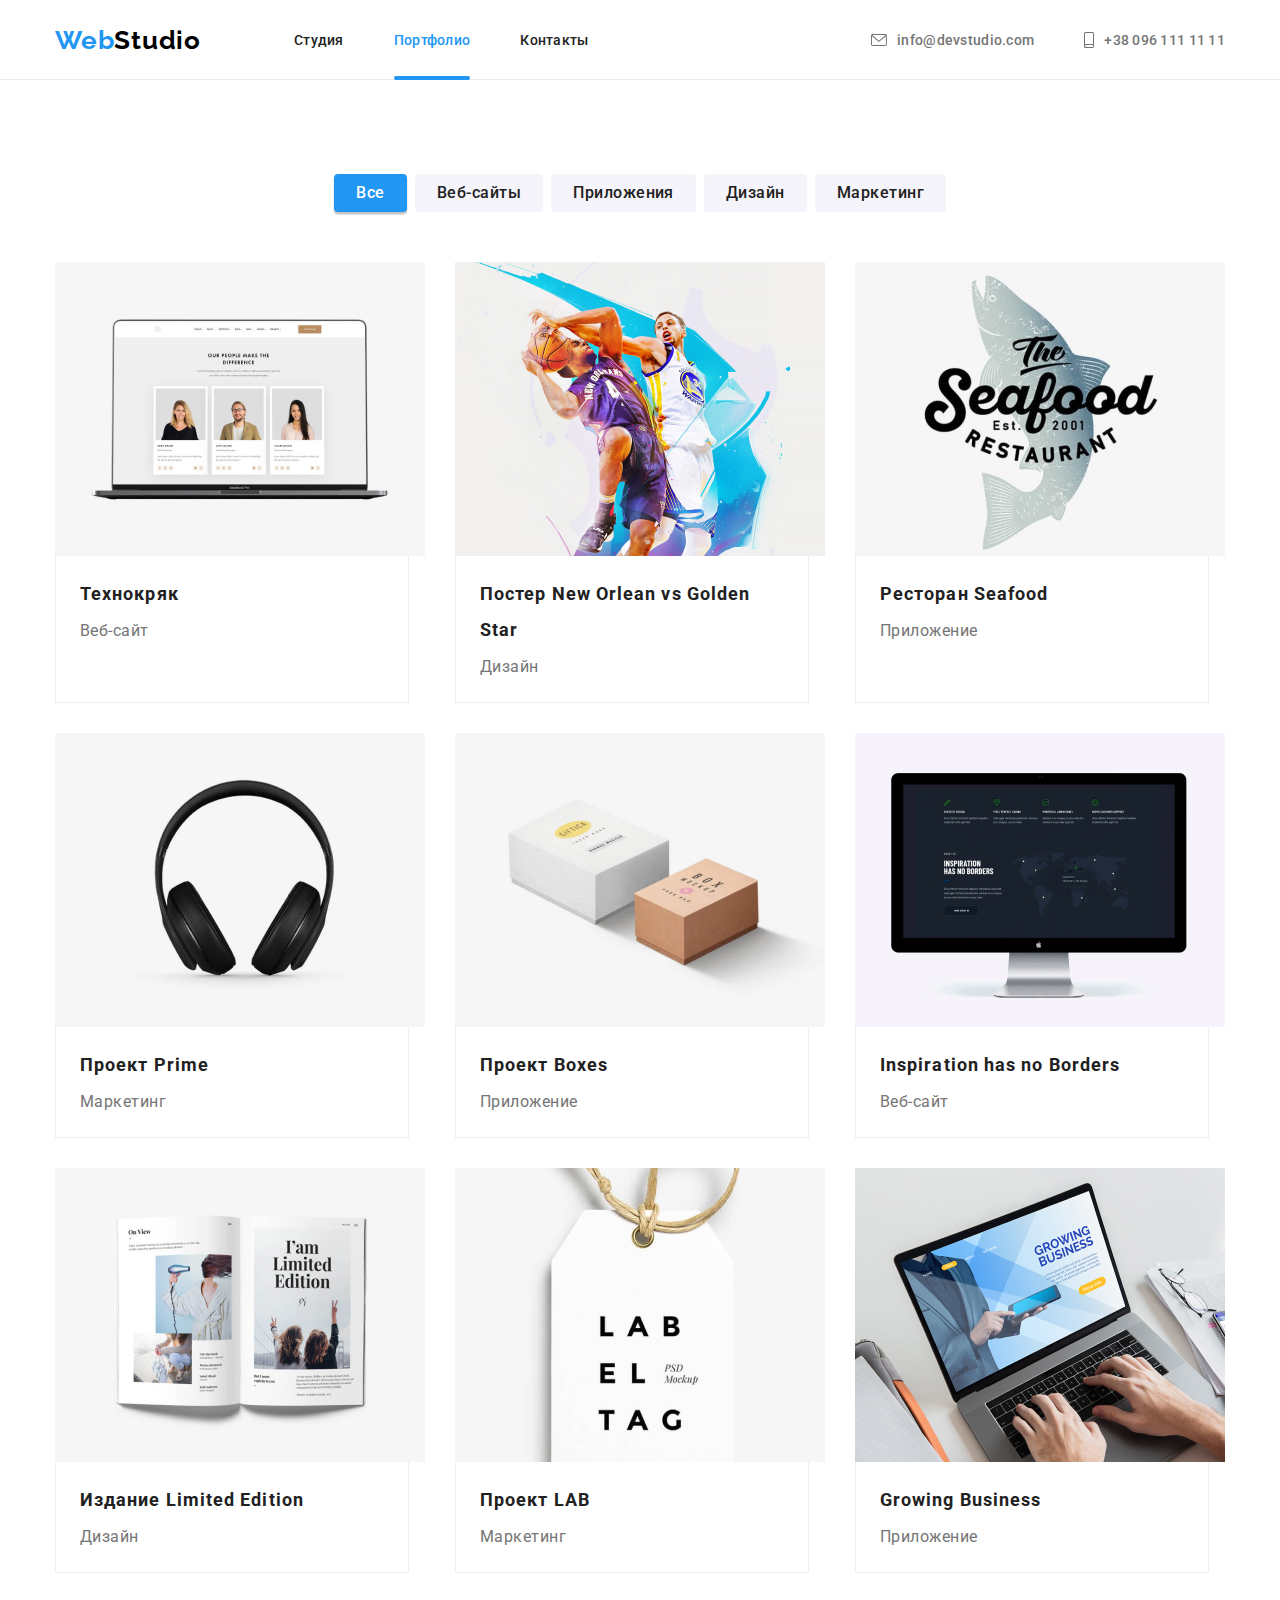
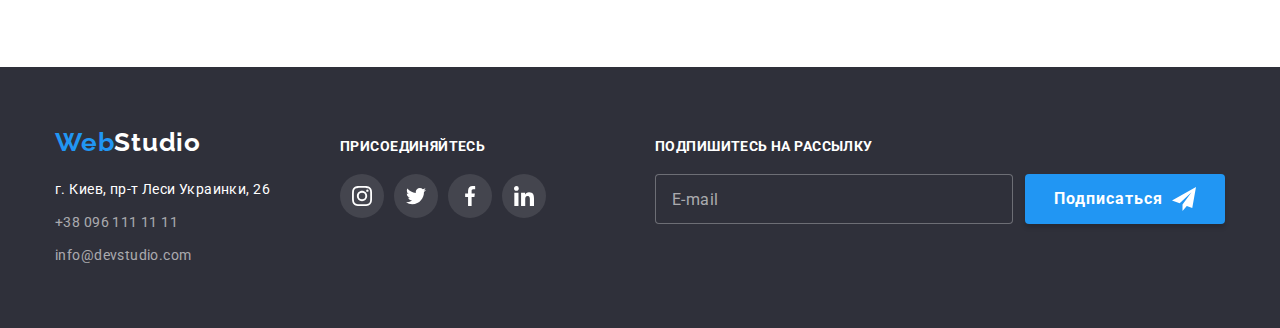
==== commit 47b82486: "Поправляет название класса" ====
--- a/portfolio.html
+++ b/portfolio.html
@@ -111,17 +111,17 @@
                 <ul class="project-list list">
                     <li class="project-list__item">
                         <a href="" class="project-list__link link">
-                            <div class="project-list__cart-top">
+                            <div class="project-list__card-top">
                                 <picture>
                                     <source srcset="./images/pc/group_1.jpg 1x, ./images/pc/group_1-x2.jpg 2x" media="(min-width: 1200px)">
                                     <source srcset="./images/tab/group_1.jpg 1x, ./images/tab/group_1-x2.jpg 2x" media="(min-width: 768px)">
                                     <source srcset="./images/mob/group_1.jpg 1x, ./images/mob/group_1-x2.jpg 2x" media="(max-width: 767px)">
                                     <img src="./images/pc/group_1.jpg" alt="">
                                 </picture>
-                                <p class="project-list__cart-text">Технокряк это современная площадка распространения коронавируса. Компании используют эту платформу для цифрового
+                                <p class="project-list__card-text">Технокряк это современная площадка распространения коронавируса. Компании используют эту платформу для цифрового
                                 шпионажа и атак на защищённые сервера конкурентов.</p>
                             </div>
-                            <div class="project-list__cart-bottom"> 
+                            <div class="project-list__card-bottom"> 
                                 <h2 class="project-list__heading">Технокряк</h2>
                                 <p class="project-list__text">Веб-сайт</p>
                             </div>
@@ -129,17 +129,17 @@
                     </li>
                     <li class="project-list__item">
                         <a href="" class="project-list__link link">
-                            <div class="project-list__cart-top">
+                            <div class="project-list__card-top">
                                 <picture>
                                     <source srcset="./images/pc/group_2.jpg 1x, ./images/pc/group_2-x2.jpg 2x" media="(min-width: 1200px)">
                                     <source srcset="./images/tab/group_2.jpg 1x, ./images/tab/group_2-x2.jpg 2x" media="(min-width: 768px)">
                                     <source srcset="./images/mob/group_2.jpg 1x, ./images/mob/group_2-x2.jpg 2x" media="(max-width: 767px)">
                                     <img src="./images/pc/group_2.jpg" alt="">
                                 </picture>
-                            <p class="project-list__cart-text">Технокряк это современная площадка распространения коронавируса. Компании используют эту платформу для цифрового
-                                шпионажа и атак на защищённые сервера конкурентов.</p>
-                        </div>
-                        <div class="project-list__cart-bottom"> 
+                            <p class="project-list__card-text">Технокряк это современная площадка распространения коронавируса. Компании используют эту платформу для цифрового
+                                шпионажа и атак на защищённые сервера конкурентов.</p>
+                        </div>
+                        <div class="project-list__card-bottom"> 
                             <h2 class="project-list__heading">Постер <span lang="en">New Orlean vs Golden Star</span></h2>
                             <p class="project-list__text">Дизайн</p>
                         
@@ -148,17 +148,17 @@
                     </li>
                     <li class="project-list__item">
                         <a href="" class="project-list__link link">
-                            <div class="project-list__cart-top">
+                            <div class="project-list__card-top">
                                 <picture>
                                     <source srcset="./images/pc/group_3.jpg 1x, ./images/pc/group_3-x2.jpg 2x" media="(min-width: 1200px)">
                                     <source srcset="./images/tab/group_3.jpg 1x, ./images/tab/group_3-x2.jpg 2x" media="(min-width: 768px)">
                                     <source srcset="./images/mob/group_3.jpg 1x, ./images/mob/group_3-x2.jpg 2x" media="(max-width: 767px)">
                                     <img src="./images/pc/group_3.jpg" alt="">
                                 </picture>
-                            <p class="project-list__cart-text">Технокряк это современная площадка распространения коронавируса. Компании используют эту платформу для цифрового
-                                шпионажа и атак на защищённые сервера конкурентов.</p>
-                        </div>
-                        <div class="project-list__cart-bottom"> 
+                            <p class="project-list__card-text">Технокряк это современная площадка распространения коронавируса. Компании используют эту платформу для цифрового
+                                шпионажа и атак на защищённые сервера конкурентов.</p>
+                        </div>
+                        <div class="project-list__card-bottom"> 
                             <h2 class="project-list__heading">Ресторан <span lang="en">Seafood</span></h2>
                             <p class="project-list__text">Приложение</p>
                         
@@ -167,17 +167,17 @@
                     </li>
                     <li class="project-list__item">
                         <a href="" class="project-list__link link">
-                            <div class="project-list__cart-top">
+                            <div class="project-list__card-top">
                                 <picture>
                                     <source srcset="./images/pc/group_4.jpg 1x, ./images/pc/group_4-x2.jpg 2x" media="(min-width: 1200px)">
                                     <source srcset="./images/tab/group_4.jpg 1x, ./images/tab/group_4-x2.jpg 2x" media="(min-width: 768px)">
                                     <source srcset="./images/mob/group_4.jpg 1x, ./images/mob/group_4-x2.jpg 2x" media="(max-width: 767px)">
                                     <img src="./images/pc/group_4.jpg" alt="">
                                 </picture>
-                            <p class="project-list__cart-text">Технокряк это современная площадка распространения коронавируса. Компании используют эту платформу для цифрового
-                                шпионажа и атак на защищённые сервера конкурентов.</p>
-                        </div>
-                        <div class="project-list__cart-bottom"> 
+                            <p class="project-list__card-text">Технокряк это современная площадка распространения коронавируса. Компании используют эту платформу для цифрового
+                                шпионажа и атак на защищённые сервера конкурентов.</p>
+                        </div>
+                        <div class="project-list__card-bottom"> 
                             <h2 class="project-list__heading">Проект <span lang="en">Prime</span></h2>
                             <p class="project-list__text">Маркетинг</p>
                         
@@ -186,17 +186,17 @@
                     </li>
                     <li class="project-list__item">
                         <a href="" class="project-list__link link">
-                            <div class="project-list__cart-top">
+                            <div class="project-list__card-top">
                                 <picture>
                                     <source srcset="./images/pc/group_5.jpg 1x, ./images/pc/group_5-x2.jpg 2x" media="(min-width: 1200px)">
                                     <source srcset="./images/tab/group_5.jpg 1x, ./images/tab/group_5-x2.jpg 2x" media="(min-width: 768px)">
                                     <source srcset="./images/mob/group_5.jpg 1x, ./images/mob/group_5-x2.jpg 2x" media="(max-width: 767px)">
                                     <img src="./images/pc/group_5.jpg" alt="">
                                 </picture>
-                            <p class="project-list__cart-text">Технокряк это современная площадка распространения коронавируса. Компании используют эту платформу для цифрового
-                                шпионажа и атак на защищённые сервера конкурентов.</p>
-                        </div>
-                        <div class="project-list__cart-bottom"> 
+                            <p class="project-list__card-text">Технокряк это современная площадка распространения коронавируса. Компании используют эту платформу для цифрового
+                                шпионажа и атак на защищённые сервера конкурентов.</p>
+                        </div>
+                        <div class="project-list__card-bottom"> 
                             <h2 class="project-list__heading">Проект <span lang="en">Boxes</span></h2>
                             <p class="project-list__text">Приложение</p>
                         
@@ -205,17 +205,17 @@
                     </li>
                     <li class="project-list__item">
                         <a href="" class="project-list__link link">
-                            <div class="project-list__cart-top">
+                            <div class="project-list__card-top">
                                 <picture>
                                     <source srcset="./images/pc/group_6.jpg 1x, ./images/pc/group_6-x2.jpg 2x" media="(min-width: 1200px)">
                                     <source srcset="./images/tab/group_6.jpg 1x, ./images/tab/group_6-x2.jpg 2x" media="(min-width: 768px)">
                                     <source srcset="./images/mob/group_6.jpg 1x, ./images/mob/group_6-x2.jpg 2x" media="(max-width: 767px)">
                                     <img src="./images/pc/group_6.jpg" alt="">
                                 </picture>
-                            <p class="project-list__cart-text">Технокряк это современная площадка распространения коронавируса. Компании используют эту платформу для цифрового
-                                шпионажа и атак на защищённые сервера конкурентов.</p>
-                        </div>
-                        <div class="project-list__cart-bottom"> 
+                            <p class="project-list__card-text">Технокряк это современная площадка распространения коронавируса. Компании используют эту платформу для цифрового
+                                шпионажа и атак на защищённые сервера конкурентов.</p>
+                        </div>
+                        <div class="project-list__card-bottom"> 
                             <h2 class="project-list__heading" lang="en">Inspiration has no Borders</h2>
                             <p class="project-list__text">Веб-сайт</p>
                         
@@ -224,17 +224,17 @@
                     </li>
                     <li class="project-list__item">
                         <a href="" class="project-list__link link">
-                            <div class="project-list__cart-top">
+                            <div class="project-list__card-top">
                                 <picture>
                                     <source srcset="./images/pc/group_7.jpg 1x, ./images/pc/group_7-x2.jpg 2x" media="(min-width: 1200px)">
                                     <source srcset="./images/tab/group_7.jpg 1x, ./images/tab/group_7-x2.jpg 2x" media="(min-width: 768px)">
                                     <source srcset="./images/mob/group_7.jpg 1x, ./images/mob/group_7-x2.jpg 2x" media="(max-width: 767px)">
                                     <img src="./images/pc/group_7.jpg" alt="">
                                 </picture>
-                            <p class="project-list__cart-text">Технокряк это современная площадка распространения коронавируса. Компании используют эту платформу для цифрового
-                                шпионажа и атак на защищённые сервера конкурентов.</p>
-                        </div>
-                        <div class="project-list__cart-bottom"> 
+                            <p class="project-list__card-text">Технокряк это современная площадка распространения коронавируса. Компании используют эту платформу для цифрового
+                                шпионажа и атак на защищённые сервера конкурентов.</p>
+                        </div>
+                        <div class="project-list__card-bottom"> 
                             <h2 class="project-list__heading">Издание <span lang="en">Limited Edition</span></h2>
                             <p class="project-list__text">Дизайн</p>
                         
@@ -243,17 +243,17 @@
                     </li>
                     <li class="project-list__item">
                         <a href="" class="project-list__link link">
-                            <div class="project-list__cart-top">
+                            <div class="project-list__card-top">
                                 <picture>
                                     <source srcset="./images/pc/group_8.jpg 1x, ./images/pc/group_8-x2.jpg 2x" media="(min-width: 1200px)">
                                     <source srcset="./images/tab/group_8.jpg 1x, ./images/tab/group_8-x2.jpg 2x" media="(min-width: 768px)">
                                     <source srcset="./images/mob/group_8.jpg 1x, ./images/mob/group_8-x2.jpg 2x" media="(max-width: 767px)">
                                     <img src="./images/pc/group_8.jpg" alt="">
                                 </picture>
-                            <p class="project-list__cart-text">Технокряк это современная площадка распространения коронавируса. Компании используют эту платформу для цифрового
-                                шпионажа и атак на защищённые сервера конкурентов.</p>
-                        </div>
-                        <div class="project-list__cart-bottom"> 
+                            <p class="project-list__card-text">Технокряк это современная площадка распространения коронавируса. Компании используют эту платформу для цифрового
+                                шпионажа и атак на защищённые сервера конкурентов.</p>
+                        </div>
+                        <div class="project-list__card-bottom"> 
                             <h2 class="project-list__heading">Проект <span lang="en">LAB</span></h2>
                             <p class="project-list__text">Маркетинг</p>
                         
@@ -262,17 +262,17 @@
                     </li>
                     <li class="project-list__item">
                         <a href="" class="project-list__link link">
-                            <div class="project-list__cart-top">
+                            <div class="project-list__card-top">
                                 <picture>
                                     <source srcset="./images/pc/group_9.jpg 1x, ./images/pc/group_9-x2.jpg 2x" media="(min-width: 1200px)">
                                     <source srcset="./images/tab/group_9.jpg 1x, ./images/tab/group_9-x2.jpg 2x" media="(min-width: 768px)">
                                     <source srcset="./images/mob/group_9.jpg 1x, ./images/mob/group_9-x2.jpg 2x" media="(max-width: 767px)">
                                     <img src="./images/pc/group_9.jpg" alt="">
                                 </picture>
-                            <p class="project-list__cart-text">Технокряк это современная площадка распространения коронавируса. Компании используют эту платформу для цифрового
-                                шпионажа и атак на защищённые сервера конкурентов.</p>
-                        </div>
-                        <div class="project-list__cart-bottom"> 
+                            <p class="project-list__card-text">Технокряк это современная площадка распространения коронавируса. Компании используют эту платформу для цифрового
+                                шпионажа и атак на защищённые сервера конкурентов.</p>
+                        </div>
+                        <div class="project-list__card-bottom"> 
                             <h2 class="project-list__heading" lang="en">Growing Business</h2>
                             <p class="project-list__text">Приложение</p>
                         
--- a/css/main.min.css
+++ b/css/main.min.css
@@ -1 +1 @@
-/*! modern-normalize v1.1.0 | MIT License | https://github.com/sindresorhus/modern-normalize */*,*::after,*::before{box-sizing:inherit}html{line-height:1.15;-webkit-text-size-adjust:100%;-moz-tab-size:4;-o-tab-size:4;tab-size:4;box-sizing:border-box}body{margin:0;font-family:"Roboto",sans-serif;background-color:var(--main-background-color);color:var(--third-studio-color)}hr{height:0;color:inherit}abbr[title]{-webkit-text-decoration:underline dotted;text-decoration:underline dotted}b,strong{font-weight:bolder}code,kbd,samp,pre{font-family:ui-monospace,SFMono-Regular,Consolas,"Liberation Mono",Menlo,monospace;font-size:1em}small{font-size:80%}sub,sup{font-size:75%;line-height:0;position:relative;vertical-align:baseline}sub{bottom:-0.25em}sup{top:-0.5em}table{text-indent:0;border-color:inherit}button,input,optgroup,select,textarea{font-family:inherit;font-size:100%;line-height:1.15;margin:0}button,select{text-transform:none}button,[type=button],[type=reset],[type=submit]{-webkit-appearance:button}::-moz-focus-inner{border-style:none;padding:0}:-moz-focusring{outline:1px dotted ButtonText}:-moz-ui-invalid{box-shadow:none}legend{padding:0}progress{vertical-align:baseline}::-webkit-inner-spin-button,::-webkit-outer-spin-button{height:auto}[type=search]{-webkit-appearance:textfield;outline-offset:-2px}::-webkit-search-decoration{-webkit-appearance:none}::-webkit-file-upload-button{-webkit-appearance:button;font:inherit}summary{display:list-item}.list{list-style:none;padding:0;margin:0}.link{text-decoration:none;color:inherit}img{display:block;max-width:100%;height:auto}h1,h2,h3,h4,h5,h6,p{margin:0}ul{margin:0;padding:0}.container{width:100%;padding:0 15px;margin:0 auto}@media screen and (min-width: 480px){.container{max-width:480px}}@media screen and (min-width: 768px){.container{max-width:768px}}@media screen and (min-width: 1200px){.container{max-width:1200px}}@media screen and (min-width: 768px){.container--header{height:80px;display:flex;justify-content:space-between}}@media screen and (min-width: 768px)and (max-width: 1199px){.container--header{align-items:center}}@media screen and (min-width: 768px){.container--footer{display:flex;align-items:baseline;flex-wrap:wrap;justify-content:space-around}}.section{padding-bottom:60px;padding-top:60px}.section.section--disabled-padding-top{padding-top:0}@media screen and (min-width: 1200px){.section{padding-bottom:94px;padding-top:94px}}.logo{font-family:Raleway,sans-serif;color:#2196f3;line-height:28px;letter-spacing:.03em;font-size:24px;font-weight:bold}@media screen and (min-width: 1200px){.logo{line-height:31px;letter-spacing:.03em;font-size:26px;font-weight:bold}}.logo--black{color:#000}.logo--white{color:#fff}.logo__header{padding-bottom:16px;padding-top:16px}@media screen and (min-width: 768px){.logo__header{margin-right:88px;padding-bottom:26px;padding-top:26px}}@media screen and (min-width: 1200px){.logo__header{margin-right:93px;padding-bottom:24px;padding-top:24px}}.logo__footer{display:block;margin-bottom:20px;text-align:center}@media screen and (min-width: 1200px){.logo__footer{display:flex}}.btn{font-family:Roboto;font-style:normal;font-size:16px;cursor:pointer;border:0;border-radius:4px}.btn--main{line-height:30px;letter-spacing:.06em;font-size:16px;font-weight:bold;background-color:#2196f3;box-shadow:0px 4px 4px rgba(0,0,0,.15);display:flex;align-items:center;text-align:center;color:#fff;margin:0 auto;padding:10px 32px;width:200;height:50;transition:background-color 250ms cubic-bezier(0.4, 0, 0.2, 1)}.btn--main:hover,.btn--main:focus{background-color:#188ce8}.btn--mailing{line-height:1.87;letter-spacing:.06em;font-size:16px;font-weight:bold;display:flex;justify-content:space-between;align-items:center;background-color:#2196f3;box-shadow:0px 4px 4px rgba(0,0,0,.15);text-align:left;color:#fff;padding:10px 29px;width:200px;height:50px}.btn--filter{line-height:1.62;letter-spacing:.03em;font-size:16px;font-weight:500;background-color:#f5f4fa;text-align:center;color:#212121;padding:6px 22px;height:38px;min-width:73px;box-shadow:none;transition:color 250ms cubic-bezier(0.4, 0, 0.2, 1),background-color 250ms cubic-bezier(0.4, 0, 0.2, 1),box-shadow 250ms cubic-bezier(0.4, 0, 0.2, 1)}.btn--filter:hover,.btn--filter:focus,.btn--filter:active{color:#fff;background-color:#2196f3;box-shadow:0px 3px 1px rgba(0,0,0,.1),0px 1px 2px rgba(0,0,0,.08),0px 2px 2px rgba(0,0,0,.12)}.btn--filter.current{color:#fff;background:#2196f3;box-shadow:0px 3px 1px rgba(0,0,0,.1),0px 1px 2px rgba(0,0,0,.08),0px 2px 2px rgba(0,0,0,.12)}.social-list{display:flex;justify-content:center}.social-list__item{width:44px;height:44px;margin-right:10px}.social-list__item:last-child{margin-right:0px}.social-list__link{width:100%;height:100%;border-radius:50%;display:flex;align-items:center;justify-content:center;transition:color 250ms cubic-bezier(0.4, 0, 0.2, 1),background-color 250ms cubic-bezier(0.4, 0, 0.2, 1)}.social-list__link:hover,.social-list__link:focus{background-color:#2196f3;color:#fff}.social-list__link--dark{color:#afb1b8}.social-list__link--white{color:#fff;background-color:#ffffff1a}.social-list__icon{fill:currentColor}.backdrop{width:100vw;height:100vh;background-color:#00000033;position:absolute;position:fixed;top:0;left:0;transition:opacity 250ms cubic-bezier(0.4, 0, 0.2, 1),visibility 250ms cubic-bezier(0.4, 0, 0.2, 1)}.backdrop.is-hidden{visibility:hidden;opacity:0;pointer-events:none}.backdrop.is-hidden .modal{transform:scale(2) rotate(180deg)}.modal{width:calc(100% - 30px);background-color:#fff;border-radius:4px;position:absolute;top:50%;left:50%;box-shadow:0px 1px 3px rgba(0,0,0,.12),0px 1px 1px rgba(0,0,0,.14),0px 2px 1px rgba(0,0,0,.2);transform:scale(1) rotate(0) translate(-50%, -50%);transition:transform 250ms cubic-bezier(0.4, 0, 0.2, 1);padding:40px}@media screen and (min-width: 4800px){.modal{width:450px;min-height:609px}}@media screen and (min-width: 1200px){.modal{width:528px;min-height:581px}}.modal__close-btn{position:absolute;top:14px;right:14px;width:30px;height:30px;background-color:#fff;border:1px solid rgba(0,0,0,.1);border-radius:50%;display:flex;align-items:center;justify-content:center;cursor:pointer;transition:fill 250ms cubic-bezier(0.4, 0, 0.2, 1),box-shadow 250ms cubic-bezier(0.4, 0, 0.2, 1)}.modal__close-btn:hover,.modal__close-btn:focus{box-shadow:0px 2px 1px 0px rgba(0,0,0,.2),0px 1px 1px 0px rgba(0,0,0,.14),0px 1px 3px 0px rgba(0,0,0,.12);fill:#2196f3}.modal__close-btn:active{box-shadow:none}.modal__title{height:60px;text-align:center;color:#212121;margin-bottom:12px}@media screen and (max-width: 342px){.modal__title{line-height:22px;letter-spacing:.03em;font-size:16px;font-weight:bold}}@media screen and (min-width: 343px){.modal__title{line-height:30px;letter-spacing:.03em;font-size:20px;font-weight:bold}}@media screen and (min-width: 1200px){.modal__title{height:23px;line-height:23px;letter-spacing:.03em;font-size:20px;font-weight:bold}}.modal-form__lable{line-height:14px;letter-spacing:.01em;font-size:12px;font-weight:normal;display:block;color:#757575;margin-bottom:4px}.modal-form__input-container{position:relative;margin-bottom:10px;height:40px}.modal-form__input-icon{position:absolute;top:50%;left:12px;fill:#212121;transform:translateY(-50%);transition:fill 250ms cubic-bezier(0.4, 0, 0.2, 1)}.modal-form__input{width:100%;height:40px;border-radius:4px;outline:none;border:1px solid rgba(33,33,33,.2);background-color:transparent;padding:12px 12px 12px 42px;transition:border-color 250ms cubic-bezier(0.4, 0, 0.2, 1)}.modal-form__input:focus{border-color:#2196f3}.modal-form__input:focus+.modal-form__input-icon{fill:#2196f3}.modal-form__textarea{line-height:1.14;letter-spacing:.01em;font-size:14px;font-weight:normal;display:block;color:#000;width:100%;height:120px;background-color:transparent;border:1px solid rgba(33,33,33,.2);border-radius:4px;outline:none;resize:none;padding:12px 16px;margin-bottom:20px;transition:border-color 250ms cubic-bezier(0.4, 0, 0.2, 1)}.modal-form__textarea:focus{border:1px solid #2196f3}.modal-form__textarea::-moz-placeholder{line-height:16px;letter-spacing:.01em;font-size:14px;font-weight:normal;color:rgba(117,117,117,.5)}.modal-form__textarea:-ms-input-placeholder{line-height:16px;letter-spacing:.01em;font-size:14px;font-weight:normal;color:rgba(117,117,117,.5)}.modal-form__textarea::placeholder{line-height:16px;letter-spacing:.01em;font-size:14px;font-weight:normal;color:rgba(117,117,117,.5)}@media screen and (min-width: 1200px){.modal-form__textarea::-moz-placeholder{line-height:14px;letter-spacing:.01em;font-size:12px;font-weight:normal}.modal-form__textarea:-ms-input-placeholder{line-height:14px;letter-spacing:.01em;font-size:12px;font-weight:normal}.modal-form__textarea::placeholder{line-height:14px;letter-spacing:.01em;font-size:12px;font-weight:normal}}.modal-form__field{display:flex;width:100%;height:24px;margin-bottom:30px;justify-content:center;align-items:center}.modal-form__field-link{color:#2196f3;-webkit-text-decoration-skip-ink:none;text-decoration-skip-ink:none}.modal-form__check-text{line-height:14px;letter-spacing:.03em;font-size:12px;font-weight:normal;display:flex;color:#757575;align-items:center}@media screen and (min-width: 1200px){.modal-form__check-text{line-height:24px;letter-spacing:.03em;font-size:14px;font-weight:normal}}.modal-form__check-text::before{content:"";display:flex;min-width:16px;min-height:15px;border:2px solid #212121;border-radius:2px;margin-right:8px;transition:border-color 250ms cubic-bezier(0.4, 0, 0.2, 1);cursor:pointer}.modal-form__check-text:hover::before{border:2px solid #2196f3}.modal-form__check:focus+.modal-form__check-text::before{border:2px solid #2196f3}.modal-form__check:checked+.modal-form__check-text::before{background-image:url(../images/icon-check.svg);background-position:center;background-size:cover;background-repeat:no-repeat;border:none}.hero__heading{line-height:42px;letter-spacing:.06em;font-size:26px;font-weight:900;font-style:normal;text-align:center;text-transform:uppercase;color:#fff;margin:0 auto 30px auto}@media screen and (max-width: 1199px){.hero__heading{max-width:360px}}@media screen and (min-width: 1200px){.hero__heading{line-height:1.36;letter-spacing:.06em;font-size:44px;font-weight:900;width:696px}}.features-list__heading{line-height:1.14;letter-spacing:.03em;font-size:14px;font-weight:bold;font-style:normal;text-transform:uppercase;color:#212121;margin-bottom:10px;height:16px}@media screen and (max-width: 767px){.features-list__heading{text-align:center}}.our-worcks-list__heading{line-height:1.14;letter-spacing:.03em;font-size:14px;font-weight:bold;display:flex;align-items:center;font-style:normal;text-transform:uppercase;color:#fff}.team__main-heading,.clients__main-heading,.our-worcks__main-heading{line-height:33px;letter-spacing:.03em;font-size:28px;font-weight:bold;font-style:normal;text-align:center;color:#212121;margin-bottom:30px}@media screen and (min-width: 1200px){.team__main-heading,.clients__main-heading,.our-worcks__main-heading{line-height:1.16;letter-spacing:.03em;font-size:36px;font-weight:bold;margin-bottom:50px}}.team-list__heading{line-height:19px;letter-spacing:.03em;font-size:16px;font-weight:500;font-style:normal;color:#212121;margin-bottom:10px}.project-list__heading{line-height:36px;letter-spacing:.06em;font-size:18px;font-weight:bold;color:#212121;margin-bottom:4px}.mob-menu-btn{fill:#212121;background:none;display:flex;align-items:center;justify-content:center;cursor:pointer;margin-left:auto;padding:0;border-color:transparent;border:none;transition:fill 250ms cubic-bezier(0.4, 0, 0.2, 1)}.mob-menu-btn:hover,.mob-menu-btn:focus{fill:#2196f3}@media screen and (min-width: 768px){.mob-menu-btn{display:none}}.mob-menu__close-btn{position:absolute;padding:0;right:15px;top:10px;fill:#212121;background:none;border-color:transparent;border:none;transition:fill 250ms cubic-bezier(0.4, 0, 0.2, 1)}.mob-menu__close-btn:hover,.mob-menu__close-btn:focus{fill:#2196f3}@media screen and (min-width: 768px){.mob-menu__close-btn{display:none}}.mob-menu{position:fixed;width:100vw;height:100vh;background-color:#fff;top:0;z-index:5;padding:48px 40px;display:flex;flex-direction:column;justify-content:space-between;transition:opacity 250ms cubic-bezier(0.4, 0, 0.2, 1),visibility 250ms cubic-bezier(0.4, 0, 0.2, 1)}@media screen and (min-width: 768px){.mob-menu{display:none}}.mob-menu.is-hidden{visibility:hidden;opacity:0;pointer-events:none}.mob-menu-list{line-height:47px;letter-spacing:.02em;font-size:40px;font-weight:500}.mob-menu-list__item{color:#212121}.mob-menu-list__item:not(:last-child){margin-bottom:32px}.mob-menu-list__item--current{color:#2196f3}.mob-menu-contacts{margin-bottom:64px}.mob-menu-contacts__item{line-height:28px;letter-spacing:.02em;font-size:24px;font-weight:500;color:#757575}.mob-menu-contacts__item:not(:last-child){margin-bottom:32px;line-height:40px;letter-spacing:.02em;font-size:34px;font-weight:500;color:#2196f3}@media screen and (max-width: 479px){.mob-menu-contacts__item:not(:last-child){line-height:28px;letter-spacing:.02em;font-size:24px;font-weight:500}}.mob-social-list{display:flex;line-height:22px;letter-spacing:.02em;font-size:18px;font-weight:500;color:#2196f3}@media screen and (max-width: 446px){.mob-social-list{flex-wrap:wrap;justify-content:center}.mob-social-list__item:not(:nth-child(n+3)){margin-bottom:10px}}.mob-social-list__item:not(:last-child){padding-right:10px;border-right:1px solid rgba(33,33,33,.2)}.mob-social-list__item:not(:first-child){padding-left:10px}.visually-hidden{position:absolute;white-space:nowrap;width:1px;height:1px;overflow:hidden;border:0;padding:0;clip:rect(0 0 0 0);-webkit-clip-path:inset(50%);clip-path:inset(50%);margin:-1px}.is-hidden{visibility:hidden;opacity:0;pointer-events:none}.header{border-bottom:1px solid #ececec;height:60px}@media screen and (min-width: 768px){.header{height:80px}}.navigation{display:flex;align-items:center}.nav-list{display:flex;justify-content:center}@media screen and (max-width: 767px){.nav-list{display:none}}.nav-list__link{line-height:16px;letter-spacing:.02em;font-size:14px;font-weight:500;color:#212121;padding-bottom:32px;padding-top:32px;display:flex;transition:color 250ms cubic-bezier(0.4, 0, 0.2, 1)}.nav-list__link:hover,.nav-list__link:focus{color:#2196f3}.nav-list__link--current{color:#2196f3;position:relative}.nav-list__link--current::after{content:"";width:100%;height:4px;border-radius:2px;background-color:#2196f3;position:absolute;left:0;bottom:0}.nav-list__item{margin-right:50px}.nav-list__item:last-child{margin-right:0px}.contacts{display:flex}@media screen and (max-width: 767px){.contacts{display:none}}@media screen and (max-width: 1199px){.contacts{flex-direction:column}}@media screen and (min-width: 1200px){.contacts{justify-content:center}}@media screen and (min-width: 768px){.contacts__item:not(:last-child){margin-bottom:10px}}@media screen and (min-width: 1200px){.contacts__item{margin-left:50px}.contacts__item:first-child{margin-left:0px}}.contacts__link{line-height:14px;letter-spacing:.02em;font-size:12px;font-weight:500;color:#757575;display:flex;align-items:center;transition:color 250ms cubic-bezier(0.4, 0, 0.2, 1)}@media screen and (max-width: 1199px){.contacts__link--ptop{padding-top:21px}.contacts__link--pbottom{padding-bottom:21px}}@media screen and (min-width: 1200px){.contacts__link{justify-content:center;line-height:16px;letter-spacing:.02em;font-size:14px;font-weight:500;padding-bottom:32px;padding-top:32px}}.contacts__link:hover,.contacts__link:focus{color:#2196f3}.contacts__icon{fill:currentColor;margin-right:10px}.hero{width:100%;height:400px;margin:0 auto;background-color:#2f303a;background-image:linear-gradient(to right, #2f303a66, #2f303a66),url(../images/mob/hero-img.jpg);background-repeat:no-repeat;background-position:center;background-size:cover;padding:118px 0}@media(min-device-pixel-ratio: 2),(-webkit-min-device-pixel-ratio: 2),(min-resolution: 192dpi),(min-resolution: 2dppx){.hero{background-image:linear-gradient(to right, #2f303a66, #2f303a66),url("../images/mob/hero-img-x2.jpg")}}@media screen and (min-width: 481px){.hero{background-image:linear-gradient(to right, #2f303a66, #2f303a66),url(../images/tab/hero-img.jpg)}}@media screen and (min-width: 481px)and (min-device-pixel-ratio: 2),screen and (min-width: 481px)and (-webkit-min-device-pixel-ratio: 2),screen and (min-width: 481px)and (min-resolution: 192dpi),screen and (min-width: 481px)and (min-resolution: 2dppx){.hero{background-image:linear-gradient(to right, #2f303a66, #2f303a66),url("../images/tab/hero-img-x2.jpg")}}@media screen and (min-width: 769px){.hero{background-image:linear-gradient(to right, #2f303a66, #2f303a66),url(../images/pc/hero-img.jpg)}}@media screen and (min-width: 769px)and (min-device-pixel-ratio: 2),screen and (min-width: 769px)and (-webkit-min-device-pixel-ratio: 2),screen and (min-width: 769px)and (min-resolution: 192dpi),screen and (min-width: 769px)and (min-resolution: 2dppx){.hero{background-image:linear-gradient(to right, #2f303a66, #2f303a66),url("../images/pc/hero-img-x2.jpg")}}@media screen and (min-width: 1200px){.hero{max-width:1600px;height:600px;padding:200px 0}}.features-list{margin-bottom:-30px}@media screen and (min-width: 768px){.features-list{display:flex;flex-wrap:wrap;margin-right:-15px;margin-left:-15px}}@media screen and (min-width: 1200px){.features-list{margin-bottom:0}}.features-list__item{margin-bottom:30px;width:100%}@media screen and (min-width: 768px){.features-list__item{width:calc(100% / 2 - 30px);margin-right:15px;margin-left:15px}}@media screen and (min-width: 1200px){.features-list__item{width:calc(100% / 4 - 30px);margin-bottom:0}}.features-list__icon-container{display:flex;width:100%;height:120px;background-color:#f5f4fa;margin-bottom:30px;align-items:center;justify-content:center}.features-list__text{line-height:1.71;letter-spacing:.03em;font-size:14px;font-weight:normal}@media screen and (max-width: 1199px){.our-worcks{display:none}}.our-worcks-list{display:flex;justify-content:space-between}.our-worcks-list__item{margin-right:30px;position:relative}.our-worcks-list__item:last-child{margin-right:0px}.our-worcks-list__bg{display:flex;justify-content:center;position:absolute;width:100%;height:70px;background-color:rgba(47,48,58,.8);left:0;bottom:0}.team{background-color:#f5f4fa}.team-list{text-align:center;margin-bottom:-30px}@media screen and (min-width: 768px){.team-list{display:flex;flex-wrap:wrap;margin-right:-30px}}@media screen and (min-width: 1200px){.team-list{margin-bottom:0}}.team-list__item{margin-bottom:30px;background-color:#fff;box-shadow:0px 1px 3px rgba(0,0,0,.12),0px 1px 1px rgba(0,0,0,.14),0px 2px 1px rgba(0,0,0,.2);border-radius:0px 0px 4px 4px}@media screen and (min-width: 768px){.team-list__item{width:calc(100% / 2 - 30px);margin-right:30px}}@media screen and (min-width: 1200px){.team-list__item{width:calc(100% / 4 - 30px);margin-bottom:0}}.team-list__container{padding:30px 0 24px 0}@media screen and (min-width: 768px){.team-list__container{padding:30px 74px 24px 74px}}@media screen and (min-width: 1200px){.team-list__container{padding:30px 32px}}.team-list__position{line-height:19px;letter-spacing:.03em;font-size:16px;font-weight:normal;margin-bottom:16px}.clients-list{margin-bottom:-30px}.clients-list__item{height:92px;margin-bottom:30px}@media screen and (min-width: 480px){.clients-list{display:flex;flex-wrap:wrap;justify-content:center;margin-right:-15px;margin-left:-15px}.clients-list__item{width:calc(100% / 2 - 30px);height:92px;margin-right:15px;margin-left:15px}}@media screen and (min-width: 768px){.clients-list__item{width:226px}}@media screen and (min-width: 1200px){.clients-list__item{width:170px}}.clients-list__link{width:100%;height:100%;display:flex;align-items:center;justify-content:center;border-radius:4px;border:1px solid #afb1b8;color:#afb1b8;transition:border 250ms cubic-bezier(0.4, 0, 0.2, 1),color 250ms cubic-bezier(0.4, 0, 0.2, 1)}.clients-list__link:hover,.clients-list__link:focus{color:#2196f3;border:1px solid #2196f3}.clients-list__icon{fill:currentColor}.footer{background-color:#2f303a;padding:60px 0}@media screen and (max-width: 1199px){.footer-list{display:flex;align-items:center;flex-direction:column}}.footer-list__adress{line-height:1.71;letter-spacing:.03em;font-size:14px;font-weight:normal;font-style:normal;color:#fff;margin-bottom:8px}@media screen and (min-width: 1200px){.footer-list__adress{margin-bottom:9px}}.footer-list__link{font-style:normal;line-height:1.71;letter-spacing:.03em;font-size:14px;font-weight:normal;color:rgba(255,255,255,.6);transition:color 250ms cubic-bezier(0.4, 0, 0.2, 1)}.footer-list__link:hover,.footer-list__link:focus{color:#2196f3}.footer-list__contacts{margin-bottom:8px}@media screen and (min-width: 1200px){.footer-list__contacts{margin-bottom:9px}}.footer-list__contacts:last-child{margin-bottom:0}.adress-container{margin-bottom:60px}@media screen and (min-width: 1200px){.adress-container{margin-right:70px;margin-bottom:0}}@media screen and (max-width: 1199px){.footer-social-container{display:flex;flex-direction:column;align-items:center;margin-bottom:60px}}@media screen and (min-width: 1200px){.footer-social-container{margin-right:auto}}.footer-social-container__text{line-height:16px;letter-spacing:.03em;font-size:14px;font-weight:bold;font-style:normal;text-transform:uppercase;color:#fff;margin-bottom:20px}.mailing-container{padding-top:60px}@media screen and (min-width: 1200px){.mailing-container{padding-top:0;width:570px;height:86px}}.mailing-container__text{line-height:16px;letter-spacing:.03em;font-size:14px;font-weight:bold;font-style:normal;text-transform:uppercase;color:#fff;margin-bottom:20px}@media screen and (max-width: 1199px){.mailing-container__text{text-align:center}}.mailing-form{display:flex;align-items:center;flex-direction:column}@media screen and (min-width: 1200px){.mailing-form{flex-direction:row;justify-content:center}}.mailing-form__input{line-height:1.25;letter-spacing:.03em;font-size:16px;font-weight:normal;color:#fff;width:358px;height:50px;border-radius:4px;border:1px solid rgba(255,255,255,.3);padding:15px 16px;background-color:#2f303a}@media screen and (max-width: 387px){.mailing-form__input{width:100%}}@media screen and (max-width: 1199px){.mailing-form__input{margin-bottom:20px}}@media screen and (min-width: 1200px){.mailing-form__input{margin-right:12px}}.mailing-form__input::-moz-placeholder{line-height:1.25;letter-spacing:.03em;font-size:16px;font-weight:normal;color:rgba(255,255,255,.6)}.mailing-form__input:-ms-input-placeholder{line-height:1.25;letter-spacing:.03em;font-size:16px;font-weight:normal;color:rgba(255,255,255,.6)}.mailing-form__input::placeholder{line-height:1.25;letter-spacing:.03em;font-size:16px;font-weight:normal;color:rgba(255,255,255,.6)}@media screen and (min-width: 480px){.portfolio__filter-list{margin-bottom:40px}}@media screen and (min-width: 768px){.portfolio__filter-list{margin-bottom:30px}}@media screen and (min-width: 1200px){.portfolio__filter-list{margin-bottom:50px}}.filter-list{display:flex;justify-content:center}@media screen and (max-width: 767px){.filter-list{justify-content:flex-start;flex-wrap:wrap}}.filter-list__item{margin-right:8px}@media screen and (max-width: 767px){.filter-list__item{margin-bottom:15px}}.filter-list__item:last-child{margin-right:0px}.project-list{margin-right:-15px;margin-left:-15px}@media screen and (min-width: 768px){.project-list{display:flex;flex-wrap:wrap}}.project-list__item{margin-right:15px;margin-left:15px}.project-list__item:not(:last-child){margin-bottom:30px}@media screen and (min-width: 1200px){.project-list__item:nth-last-child(-n+3){margin-bottom:0}}.project-list__link{display:flex;flex-direction:column;height:100%;display:block;box-shadow:none;transition:box-shadow 250ms cubic-bezier(0.4, 0, 0.2, 1)}.project-list__link:hover,.project-list__link:focus{box-shadow:0px 1px 1px rgba(0,0,0,.12),0px 4px 4px rgba(0,0,0,.06),1px 4px 6px rgba(0,0,0,.16)}.project-list__link:hover .project-list__cart-text,.project-list__link:focus .project-list__cart-text{transform:translateY(0)}.project-list__cart-top{position:relative;overflow:hidden}.project-list__cart-bottom{flex-grow:1;border:1px solid #eee;border-top:0;padding:20px 24px}.project-list__text{line-height:30px;letter-spacing:.03em;font-size:16px;font-weight:normal;color:#757575}.project-list__cart-text{line-height:28px;letter-spacing:.03em;font-size:18px;font-weight:normal;position:absolute;font-family:Roboto;color:#fff;background-color:rgba(33,150,243,.9);padding:63px 24px;left:0;top:0;width:100%;height:100%;transform:translateY(101%);transition:transform 250ms cubic-bezier(0.4, 0, 0.2, 1)}/*# sourceMappingURL=main.min.css.map */+/*! modern-normalize v1.1.0 | MIT License | https://github.com/sindresorhus/modern-normalize */*,*::after,*::before{box-sizing:inherit}html{line-height:1.15;-webkit-text-size-adjust:100%;-moz-tab-size:4;-o-tab-size:4;tab-size:4;box-sizing:border-box}body{margin:0;font-family:"Roboto",sans-serif;background-color:var(--main-background-color);color:var(--third-studio-color)}hr{height:0;color:inherit}abbr[title]{-webkit-text-decoration:underline dotted;text-decoration:underline dotted}b,strong{font-weight:bolder}code,kbd,samp,pre{font-family:ui-monospace,SFMono-Regular,Consolas,"Liberation Mono",Menlo,monospace;font-size:1em}small{font-size:80%}sub,sup{font-size:75%;line-height:0;position:relative;vertical-align:baseline}sub{bottom:-0.25em}sup{top:-0.5em}table{text-indent:0;border-color:inherit}button,input,optgroup,select,textarea{font-family:inherit;font-size:100%;line-height:1.15;margin:0}button,select{text-transform:none}button,[type=button],[type=reset],[type=submit]{-webkit-appearance:button}::-moz-focus-inner{border-style:none;padding:0}:-moz-focusring{outline:1px dotted ButtonText}:-moz-ui-invalid{box-shadow:none}legend{padding:0}progress{vertical-align:baseline}::-webkit-inner-spin-button,::-webkit-outer-spin-button{height:auto}[type=search]{-webkit-appearance:textfield;outline-offset:-2px}::-webkit-search-decoration{-webkit-appearance:none}::-webkit-file-upload-button{-webkit-appearance:button;font:inherit}summary{display:list-item}.list{list-style:none;padding:0;margin:0}.link{text-decoration:none;color:inherit}img{display:block;max-width:100%;height:auto}h1,h2,h3,h4,h5,h6,p{margin:0}ul{margin:0;padding:0}.container{width:100%;padding:0 15px;margin:0 auto}@media screen and (min-width: 480px){.container{max-width:480px}}@media screen and (min-width: 768px){.container{max-width:768px}}@media screen and (min-width: 1200px){.container{max-width:1200px}}@media screen and (min-width: 768px){.container--header{height:80px;display:flex;justify-content:space-between}}@media screen and (min-width: 768px)and (max-width: 1199px){.container--header{align-items:center}}@media screen and (min-width: 768px){.container--footer{display:flex;align-items:baseline;flex-wrap:wrap;justify-content:space-around}}.section{padding-bottom:60px;padding-top:60px}.section.section--disabled-padding-top{padding-top:0}@media screen and (min-width: 1200px){.section{padding-bottom:94px;padding-top:94px}}.logo{font-family:Raleway,sans-serif;color:#2196f3;line-height:28px;letter-spacing:.03em;font-size:24px;font-weight:bold}@media screen and (min-width: 1200px){.logo{line-height:31px;letter-spacing:.03em;font-size:26px;font-weight:bold}}.logo--black{color:#000}.logo--white{color:#fff}.logo__header{padding-bottom:16px;padding-top:16px}@media screen and (min-width: 768px){.logo__header{margin-right:88px;padding-bottom:26px;padding-top:26px}}@media screen and (min-width: 1200px){.logo__header{margin-right:93px;padding-bottom:24px;padding-top:24px}}.logo__footer{display:block;margin-bottom:20px;text-align:center}@media screen and (min-width: 1200px){.logo__footer{display:flex}}.btn{font-family:Roboto;font-style:normal;font-size:16px;cursor:pointer;border:0;border-radius:4px}.btn--main{line-height:30px;letter-spacing:.06em;font-size:16px;font-weight:bold;background-color:#2196f3;box-shadow:0px 4px 4px rgba(0,0,0,.15);display:flex;align-items:center;text-align:center;color:#fff;margin:0 auto;padding:10px 32px;width:200;height:50;transition:background-color 250ms cubic-bezier(0.4, 0, 0.2, 1)}.btn--main:hover,.btn--main:focus{background-color:#188ce8}.btn--mailing{line-height:1.87;letter-spacing:.06em;font-size:16px;font-weight:bold;display:flex;justify-content:space-between;align-items:center;background-color:#2196f3;box-shadow:0px 4px 4px rgba(0,0,0,.15);text-align:left;color:#fff;padding:10px 29px;width:200px;height:50px}.btn--filter{line-height:1.62;letter-spacing:.03em;font-size:16px;font-weight:500;background-color:#f5f4fa;text-align:center;color:#212121;padding:6px 22px;height:38px;min-width:73px;box-shadow:none;transition:color 250ms cubic-bezier(0.4, 0, 0.2, 1),background-color 250ms cubic-bezier(0.4, 0, 0.2, 1),box-shadow 250ms cubic-bezier(0.4, 0, 0.2, 1)}.btn--filter:hover,.btn--filter:focus,.btn--filter:active{color:#fff;background-color:#2196f3;box-shadow:0px 3px 1px rgba(0,0,0,.1),0px 1px 2px rgba(0,0,0,.08),0px 2px 2px rgba(0,0,0,.12)}.btn--filter.current{color:#fff;background:#2196f3;box-shadow:0px 3px 1px rgba(0,0,0,.1),0px 1px 2px rgba(0,0,0,.08),0px 2px 2px rgba(0,0,0,.12)}.social-list{display:flex;justify-content:center}.social-list__item{width:44px;height:44px;margin-right:10px}.social-list__item:last-child{margin-right:0px}.social-list__link{width:100%;height:100%;border-radius:50%;display:flex;align-items:center;justify-content:center;transition:color 250ms cubic-bezier(0.4, 0, 0.2, 1),background-color 250ms cubic-bezier(0.4, 0, 0.2, 1)}.social-list__link:hover,.social-list__link:focus{background-color:#2196f3;color:#fff}.social-list__link--dark{color:#afb1b8}.social-list__link--white{color:#fff;background-color:#ffffff1a}.social-list__icon{fill:currentColor}.backdrop{width:100vw;height:100vh;background-color:#00000033;position:absolute;position:fixed;top:0;left:0;transition:opacity 250ms cubic-bezier(0.4, 0, 0.2, 1),visibility 250ms cubic-bezier(0.4, 0, 0.2, 1)}.backdrop.is-hidden{visibility:hidden;opacity:0;pointer-events:none}.backdrop.is-hidden .modal{transform:scale(2) rotate(180deg)}.modal{width:calc(100% - 30px);background-color:#fff;border-radius:4px;position:absolute;top:50%;left:50%;box-shadow:0px 1px 3px rgba(0,0,0,.12),0px 1px 1px rgba(0,0,0,.14),0px 2px 1px rgba(0,0,0,.2);transform:scale(1) rotate(0) translate(-50%, -50%);transition:transform 250ms cubic-bezier(0.4, 0, 0.2, 1);padding:40px}@media screen and (min-width: 4800px){.modal{width:450px;min-height:609px}}@media screen and (min-width: 1200px){.modal{width:528px;min-height:581px}}.modal__close-btn{position:absolute;top:14px;right:14px;width:30px;height:30px;background-color:#fff;border:1px solid rgba(0,0,0,.1);border-radius:50%;display:flex;align-items:center;justify-content:center;cursor:pointer;transition:fill 250ms cubic-bezier(0.4, 0, 0.2, 1),box-shadow 250ms cubic-bezier(0.4, 0, 0.2, 1)}.modal__close-btn:hover,.modal__close-btn:focus{box-shadow:0px 2px 1px 0px rgba(0,0,0,.2),0px 1px 1px 0px rgba(0,0,0,.14),0px 1px 3px 0px rgba(0,0,0,.12);fill:#2196f3}.modal__close-btn:active{box-shadow:none}.modal__title{height:60px;text-align:center;color:#212121;margin-bottom:12px}@media screen and (max-width: 342px){.modal__title{line-height:22px;letter-spacing:.03em;font-size:16px;font-weight:bold}}@media screen and (min-width: 343px){.modal__title{line-height:30px;letter-spacing:.03em;font-size:20px;font-weight:bold}}@media screen and (min-width: 1200px){.modal__title{height:23px;line-height:23px;letter-spacing:.03em;font-size:20px;font-weight:bold}}.modal-form__lable{line-height:14px;letter-spacing:.01em;font-size:12px;font-weight:normal;display:block;color:#757575;margin-bottom:4px}.modal-form__input-container{position:relative;margin-bottom:10px;height:40px}.modal-form__input-icon{position:absolute;top:50%;left:12px;fill:#212121;transform:translateY(-50%);transition:fill 250ms cubic-bezier(0.4, 0, 0.2, 1)}.modal-form__input{width:100%;height:40px;border-radius:4px;outline:none;border:1px solid rgba(33,33,33,.2);background-color:transparent;padding:12px 12px 12px 42px;transition:border-color 250ms cubic-bezier(0.4, 0, 0.2, 1)}.modal-form__input:focus{border-color:#2196f3}.modal-form__input:focus+.modal-form__input-icon{fill:#2196f3}.modal-form__textarea{line-height:1.14;letter-spacing:.01em;font-size:14px;font-weight:normal;display:block;color:#000;width:100%;height:120px;background-color:transparent;border:1px solid rgba(33,33,33,.2);border-radius:4px;outline:none;resize:none;padding:12px 16px;margin-bottom:20px;transition:border-color 250ms cubic-bezier(0.4, 0, 0.2, 1)}.modal-form__textarea:focus{border:1px solid #2196f3}.modal-form__textarea::-moz-placeholder{line-height:16px;letter-spacing:.01em;font-size:14px;font-weight:normal;color:rgba(117,117,117,.5)}.modal-form__textarea:-ms-input-placeholder{line-height:16px;letter-spacing:.01em;font-size:14px;font-weight:normal;color:rgba(117,117,117,.5)}.modal-form__textarea::placeholder{line-height:16px;letter-spacing:.01em;font-size:14px;font-weight:normal;color:rgba(117,117,117,.5)}@media screen and (min-width: 1200px){.modal-form__textarea::-moz-placeholder{line-height:14px;letter-spacing:.01em;font-size:12px;font-weight:normal}.modal-form__textarea:-ms-input-placeholder{line-height:14px;letter-spacing:.01em;font-size:12px;font-weight:normal}.modal-form__textarea::placeholder{line-height:14px;letter-spacing:.01em;font-size:12px;font-weight:normal}}.modal-form__field{display:flex;width:100%;height:24px;margin-bottom:30px;justify-content:center;align-items:center}.modal-form__field-link{color:#2196f3;-webkit-text-decoration-skip-ink:none;text-decoration-skip-ink:none}.modal-form__check-text{line-height:14px;letter-spacing:.03em;font-size:12px;font-weight:normal;display:flex;color:#757575;align-items:center}@media screen and (min-width: 1200px){.modal-form__check-text{line-height:24px;letter-spacing:.03em;font-size:14px;font-weight:normal}}.modal-form__check-text::before{content:"";display:flex;min-width:16px;min-height:15px;border:2px solid #212121;border-radius:2px;margin-right:8px;transition:border-color 250ms cubic-bezier(0.4, 0, 0.2, 1);cursor:pointer}.modal-form__check-text:hover::before{border:2px solid #2196f3}.modal-form__check:focus+.modal-form__check-text::before{border:2px solid #2196f3}.modal-form__check:checked+.modal-form__check-text::before{background-image:url(../images/icon-check.svg);background-position:center;background-size:cover;background-repeat:no-repeat;border:none}.hero__heading{line-height:42px;letter-spacing:.06em;font-size:26px;font-weight:900;font-style:normal;text-align:center;text-transform:uppercase;color:#fff;margin:0 auto 30px auto}@media screen and (max-width: 1199px){.hero__heading{max-width:360px}}@media screen and (min-width: 1200px){.hero__heading{line-height:1.36;letter-spacing:.06em;font-size:44px;font-weight:900;width:696px}}.features-list__heading{line-height:1.14;letter-spacing:.03em;font-size:14px;font-weight:bold;font-style:normal;text-transform:uppercase;color:#212121;margin-bottom:10px;height:16px}@media screen and (max-width: 767px){.features-list__heading{text-align:center}}.our-worcks-list__heading{line-height:1.14;letter-spacing:.03em;font-size:14px;font-weight:bold;display:flex;align-items:center;font-style:normal;text-transform:uppercase;color:#fff}.team__main-heading,.clients__main-heading,.our-worcks__main-heading{line-height:33px;letter-spacing:.03em;font-size:28px;font-weight:bold;font-style:normal;text-align:center;color:#212121;margin-bottom:30px}@media screen and (min-width: 1200px){.team__main-heading,.clients__main-heading,.our-worcks__main-heading{line-height:1.16;letter-spacing:.03em;font-size:36px;font-weight:bold;margin-bottom:50px}}.team-list__heading{line-height:19px;letter-spacing:.03em;font-size:16px;font-weight:500;font-style:normal;color:#212121;margin-bottom:10px}.project-list__heading{line-height:36px;letter-spacing:.06em;font-size:18px;font-weight:bold;color:#212121;margin-bottom:4px}.mob-menu-btn{fill:#212121;background:none;display:flex;align-items:center;justify-content:center;cursor:pointer;margin-left:auto;padding:0;border-color:transparent;border:none;transition:fill 250ms cubic-bezier(0.4, 0, 0.2, 1)}.mob-menu-btn:hover,.mob-menu-btn:focus{fill:#2196f3}@media screen and (min-width: 768px){.mob-menu-btn{display:none}}.mob-menu__close-btn{position:absolute;padding:0;right:15px;top:10px;fill:#212121;background:none;border-color:transparent;border:none;transition:fill 250ms cubic-bezier(0.4, 0, 0.2, 1)}.mob-menu__close-btn:hover,.mob-menu__close-btn:focus{fill:#2196f3}@media screen and (min-width: 768px){.mob-menu__close-btn{display:none}}.mob-menu{position:fixed;width:100vw;height:100vh;background-color:#fff;top:0;z-index:5;padding:48px 40px;display:flex;flex-direction:column;justify-content:space-between;transition:opacity 250ms cubic-bezier(0.4, 0, 0.2, 1),visibility 250ms cubic-bezier(0.4, 0, 0.2, 1)}@media screen and (min-width: 768px){.mob-menu{display:none}}.mob-menu.is-hidden{visibility:hidden;opacity:0;pointer-events:none}.mob-menu-list{line-height:47px;letter-spacing:.02em;font-size:40px;font-weight:500}.mob-menu-list__item{color:#212121}.mob-menu-list__item:not(:last-child){margin-bottom:32px}.mob-menu-list__item--current{color:#2196f3}.mob-menu-contacts{margin-bottom:64px}.mob-menu-contacts__item{line-height:28px;letter-spacing:.02em;font-size:24px;font-weight:500;color:#757575}.mob-menu-contacts__item:not(:last-child){margin-bottom:32px;line-height:40px;letter-spacing:.02em;font-size:34px;font-weight:500;color:#2196f3}@media screen and (max-width: 479px){.mob-menu-contacts__item:not(:last-child){line-height:28px;letter-spacing:.02em;font-size:24px;font-weight:500}}.mob-social-list{display:flex;line-height:22px;letter-spacing:.02em;font-size:18px;font-weight:500;color:#2196f3}@media screen and (max-width: 446px){.mob-social-list{flex-wrap:wrap;justify-content:center}.mob-social-list__item:not(:nth-child(n+3)){margin-bottom:10px}}.mob-social-list__item:not(:last-child){padding-right:10px;border-right:1px solid rgba(33,33,33,.2)}.mob-social-list__item:not(:first-child){padding-left:10px}.visually-hidden{position:absolute;white-space:nowrap;width:1px;height:1px;overflow:hidden;border:0;padding:0;clip:rect(0 0 0 0);-webkit-clip-path:inset(50%);clip-path:inset(50%);margin:-1px}.is-hidden{visibility:hidden;opacity:0;pointer-events:none}.header{border-bottom:1px solid #ececec;height:60px}@media screen and (min-width: 768px){.header{height:80px}}.navigation{display:flex;align-items:center}.nav-list{display:flex;justify-content:center}@media screen and (max-width: 767px){.nav-list{display:none}}.nav-list__link{line-height:16px;letter-spacing:.02em;font-size:14px;font-weight:500;color:#212121;padding-bottom:32px;padding-top:32px;display:flex;transition:color 250ms cubic-bezier(0.4, 0, 0.2, 1)}.nav-list__link:hover,.nav-list__link:focus{color:#2196f3}.nav-list__link--current{color:#2196f3;position:relative}.nav-list__link--current::after{content:"";width:100%;height:4px;border-radius:2px;background-color:#2196f3;position:absolute;left:0;bottom:0}.nav-list__item{margin-right:50px}.nav-list__item:last-child{margin-right:0px}.contacts{display:flex}@media screen and (max-width: 767px){.contacts{display:none}}@media screen and (max-width: 1199px){.contacts{flex-direction:column}}@media screen and (min-width: 1200px){.contacts{justify-content:center}}@media screen and (min-width: 768px){.contacts__item:not(:last-child){margin-bottom:10px}}@media screen and (min-width: 1200px){.contacts__item{margin-left:50px}.contacts__item:first-child{margin-left:0px}}.contacts__link{line-height:14px;letter-spacing:.02em;font-size:12px;font-weight:500;color:#757575;display:flex;align-items:center;transition:color 250ms cubic-bezier(0.4, 0, 0.2, 1)}@media screen and (max-width: 1199px){.contacts__link--ptop{padding-top:21px}.contacts__link--pbottom{padding-bottom:21px}}@media screen and (min-width: 1200px){.contacts__link{justify-content:center;line-height:16px;letter-spacing:.02em;font-size:14px;font-weight:500;padding-bottom:32px;padding-top:32px}}.contacts__link:hover,.contacts__link:focus{color:#2196f3}.contacts__icon{fill:currentColor;margin-right:10px}.hero{width:100%;height:400px;margin:0 auto;background-color:#2f303a;background-image:linear-gradient(to right, #2f303a66, #2f303a66),url(../images/mob/hero-img.jpg);background-repeat:no-repeat;background-position:center;background-size:cover;padding:118px 0}@media(min-device-pixel-ratio: 2),(-webkit-min-device-pixel-ratio: 2),(min-resolution: 192dpi),(min-resolution: 2dppx){.hero{background-image:linear-gradient(to right, #2f303a66, #2f303a66),url("../images/mob/hero-img-x2.jpg")}}@media screen and (min-width: 481px){.hero{background-image:linear-gradient(to right, #2f303a66, #2f303a66),url(../images/tab/hero-img.jpg)}}@media screen and (min-width: 481px)and (min-device-pixel-ratio: 2),screen and (min-width: 481px)and (-webkit-min-device-pixel-ratio: 2),screen and (min-width: 481px)and (min-resolution: 192dpi),screen and (min-width: 481px)and (min-resolution: 2dppx){.hero{background-image:linear-gradient(to right, #2f303a66, #2f303a66),url("../images/tab/hero-img-x2.jpg")}}@media screen and (min-width: 769px){.hero{background-image:linear-gradient(to right, #2f303a66, #2f303a66),url(../images/pc/hero-img.jpg)}}@media screen and (min-width: 769px)and (min-device-pixel-ratio: 2),screen and (min-width: 769px)and (-webkit-min-device-pixel-ratio: 2),screen and (min-width: 769px)and (min-resolution: 192dpi),screen and (min-width: 769px)and (min-resolution: 2dppx){.hero{background-image:linear-gradient(to right, #2f303a66, #2f303a66),url("../images/pc/hero-img-x2.jpg")}}@media screen and (min-width: 1200px){.hero{max-width:1600px;height:600px;padding:200px 0}}.features-list{margin-bottom:-30px}@media screen and (min-width: 768px){.features-list{display:flex;flex-wrap:wrap;margin-right:-15px;margin-left:-15px}}@media screen and (min-width: 1200px){.features-list{margin-bottom:0}}.features-list__item{margin-bottom:30px;width:100%}@media screen and (min-width: 768px){.features-list__item{width:calc(100% / 2 - 30px);margin-right:15px;margin-left:15px}}@media screen and (min-width: 1200px){.features-list__item{width:calc(100% / 4 - 30px);margin-bottom:0}}.features-list__icon-container{display:flex;width:100%;height:120px;background-color:#f5f4fa;margin-bottom:30px;align-items:center;justify-content:center}.features-list__text{line-height:1.71;letter-spacing:.03em;font-size:14px;font-weight:normal}@media screen and (max-width: 1199px){.our-worcks{display:none}}.our-worcks-list{display:flex;justify-content:space-between}.our-worcks-list__item{margin-right:30px;position:relative}.our-worcks-list__item:last-child{margin-right:0px}.our-worcks-list__bg{display:flex;justify-content:center;position:absolute;width:100%;height:70px;background-color:rgba(47,48,58,.8);left:0;bottom:0}.team{background-color:#f5f4fa}.team-list{text-align:center;margin-bottom:-30px}@media screen and (min-width: 768px){.team-list{display:flex;flex-wrap:wrap;margin-right:-30px}}@media screen and (min-width: 1200px){.team-list{margin-bottom:0}}.team-list__item{margin-bottom:30px;background-color:#fff;box-shadow:0px 1px 3px rgba(0,0,0,.12),0px 1px 1px rgba(0,0,0,.14),0px 2px 1px rgba(0,0,0,.2);border-radius:0px 0px 4px 4px}@media screen and (min-width: 768px){.team-list__item{width:calc(100% / 2 - 30px);margin-right:30px}}@media screen and (min-width: 1200px){.team-list__item{width:calc(100% / 4 - 30px);margin-bottom:0}}.team-list__container{padding:30px 0 24px 0}@media screen and (min-width: 768px){.team-list__container{padding:30px 74px 24px 74px}}@media screen and (min-width: 1200px){.team-list__container{padding:30px 32px}}.team-list__position{line-height:19px;letter-spacing:.03em;font-size:16px;font-weight:normal;margin-bottom:16px}.clients-list{margin-bottom:-30px}.clients-list__item{height:92px;margin-bottom:30px}@media screen and (min-width: 480px){.clients-list{display:flex;flex-wrap:wrap;justify-content:center;margin-right:-15px;margin-left:-15px}.clients-list__item{width:calc(100% / 2 - 30px);height:92px;margin-right:15px;margin-left:15px}}@media screen and (min-width: 768px){.clients-list__item{width:226px}}@media screen and (min-width: 1200px){.clients-list__item{width:170px}}.clients-list__link{width:100%;height:100%;display:flex;align-items:center;justify-content:center;border-radius:4px;border:1px solid #afb1b8;color:#afb1b8;transition:border 250ms cubic-bezier(0.4, 0, 0.2, 1),color 250ms cubic-bezier(0.4, 0, 0.2, 1)}.clients-list__link:hover,.clients-list__link:focus{color:#2196f3;border:1px solid #2196f3}.clients-list__icon{fill:currentColor}.footer{background-color:#2f303a;padding:60px 0}@media screen and (max-width: 1199px){.footer-list{display:flex;align-items:center;flex-direction:column}}.footer-list__adress{line-height:1.71;letter-spacing:.03em;font-size:14px;font-weight:normal;font-style:normal;color:#fff;margin-bottom:8px}@media screen and (min-width: 1200px){.footer-list__adress{margin-bottom:9px}}.footer-list__link{font-style:normal;line-height:1.71;letter-spacing:.03em;font-size:14px;font-weight:normal;color:rgba(255,255,255,.6);transition:color 250ms cubic-bezier(0.4, 0, 0.2, 1)}.footer-list__link:hover,.footer-list__link:focus{color:#2196f3}.footer-list__contacts{margin-bottom:8px}@media screen and (min-width: 1200px){.footer-list__contacts{margin-bottom:9px}}.footer-list__contacts:last-child{margin-bottom:0}.adress-container{margin-bottom:60px}@media screen and (min-width: 1200px){.adress-container{margin-right:70px;margin-bottom:0}}@media screen and (max-width: 1199px){.footer-social-container{display:flex;flex-direction:column;align-items:center;margin-bottom:60px}}@media screen and (min-width: 1200px){.footer-social-container{margin-right:auto}}.footer-social-container__text{line-height:16px;letter-spacing:.03em;font-size:14px;font-weight:bold;font-style:normal;text-transform:uppercase;color:#fff;margin-bottom:20px}.mailing-container{padding-top:60px}@media screen and (min-width: 1200px){.mailing-container{padding-top:0;width:570px;height:86px}}.mailing-container__text{line-height:16px;letter-spacing:.03em;font-size:14px;font-weight:bold;font-style:normal;text-transform:uppercase;color:#fff;margin-bottom:20px}@media screen and (max-width: 1199px){.mailing-container__text{text-align:center}}.mailing-form{display:flex;align-items:center;flex-direction:column}@media screen and (min-width: 1200px){.mailing-form{flex-direction:row;justify-content:center}}.mailing-form__input{line-height:1.25;letter-spacing:.03em;font-size:16px;font-weight:normal;color:#fff;width:358px;height:50px;border-radius:4px;border:1px solid rgba(255,255,255,.3);padding:15px 16px;background-color:#2f303a}@media screen and (max-width: 387px){.mailing-form__input{width:100%}}@media screen and (max-width: 1199px){.mailing-form__input{margin-bottom:20px}}@media screen and (min-width: 1200px){.mailing-form__input{margin-right:12px}}.mailing-form__input::-moz-placeholder{line-height:1.25;letter-spacing:.03em;font-size:16px;font-weight:normal;color:rgba(255,255,255,.6)}.mailing-form__input:-ms-input-placeholder{line-height:1.25;letter-spacing:.03em;font-size:16px;font-weight:normal;color:rgba(255,255,255,.6)}.mailing-form__input::placeholder{line-height:1.25;letter-spacing:.03em;font-size:16px;font-weight:normal;color:rgba(255,255,255,.6)}@media screen and (min-width: 480px){.portfolio__filter-list{margin-bottom:40px}}@media screen and (min-width: 768px){.portfolio__filter-list{margin-bottom:30px}}@media screen and (min-width: 1200px){.portfolio__filter-list{margin-bottom:50px}}.filter-list{display:flex;justify-content:center}@media screen and (max-width: 767px){.filter-list{justify-content:flex-start;flex-wrap:wrap}}.filter-list__item{margin-right:8px}@media screen and (max-width: 767px){.filter-list__item{margin-bottom:15px}}.filter-list__item:last-child{margin-right:0px}.project-list{margin-right:-15px;margin-left:-15px}@media screen and (min-width: 768px){.project-list{display:flex;flex-wrap:wrap}}.project-list__item{margin-right:15px;margin-left:15px}.project-list__item:not(:last-child){margin-bottom:30px}@media screen and (min-width: 1200px){.project-list__item:nth-last-child(-n+3){margin-bottom:0}}.project-list__link{display:flex;flex-direction:column;height:100%;box-shadow:none;transition:box-shadow 250ms cubic-bezier(0.4, 0, 0.2, 1)}.project-list__link:hover,.project-list__link:focus{box-shadow:0px 1px 1px rgba(0,0,0,.12),0px 4px 4px rgba(0,0,0,.06),1px 4px 6px rgba(0,0,0,.16)}.project-list__link:hover .project-list__card-text,.project-list__link:focus .project-list__card-text{transform:translateY(0)}.project-list__card-top{position:relative;overflow:hidden}.project-list__card-bottom{width:354px;flex-grow:1;border:1px solid #eee;border-top:0;padding:20px 24px}.project-list__text{line-height:30px;letter-spacing:.03em;font-size:16px;font-weight:normal;color:#757575}.project-list__card-text{line-height:28px;letter-spacing:.03em;font-size:18px;font-weight:normal;position:absolute;font-family:Roboto;color:#fff;background-color:rgba(33,150,243,.9);padding:63px 24px;left:0;top:0;width:100%;height:100%;transform:translateY(101%);transition:transform 250ms cubic-bezier(0.4, 0, 0.2, 1)}/*# sourceMappingURL=main.min.css.map */